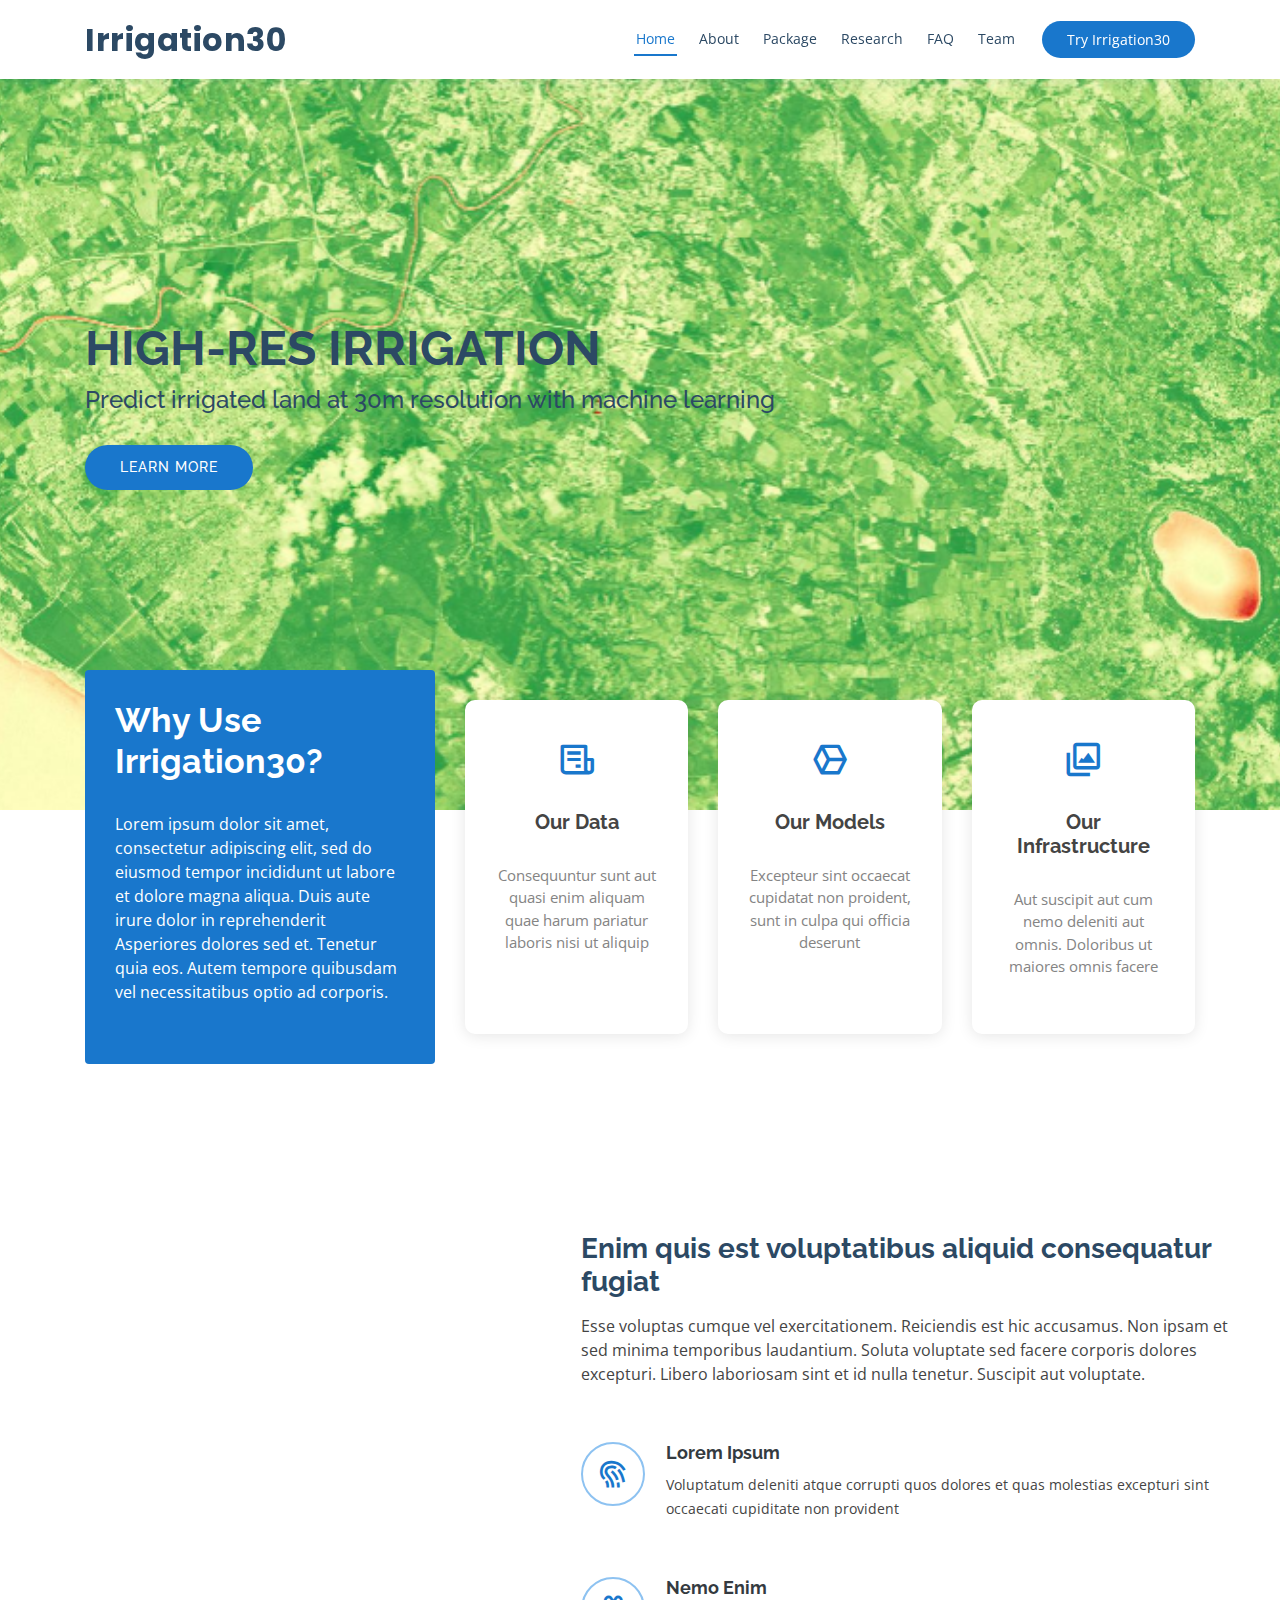
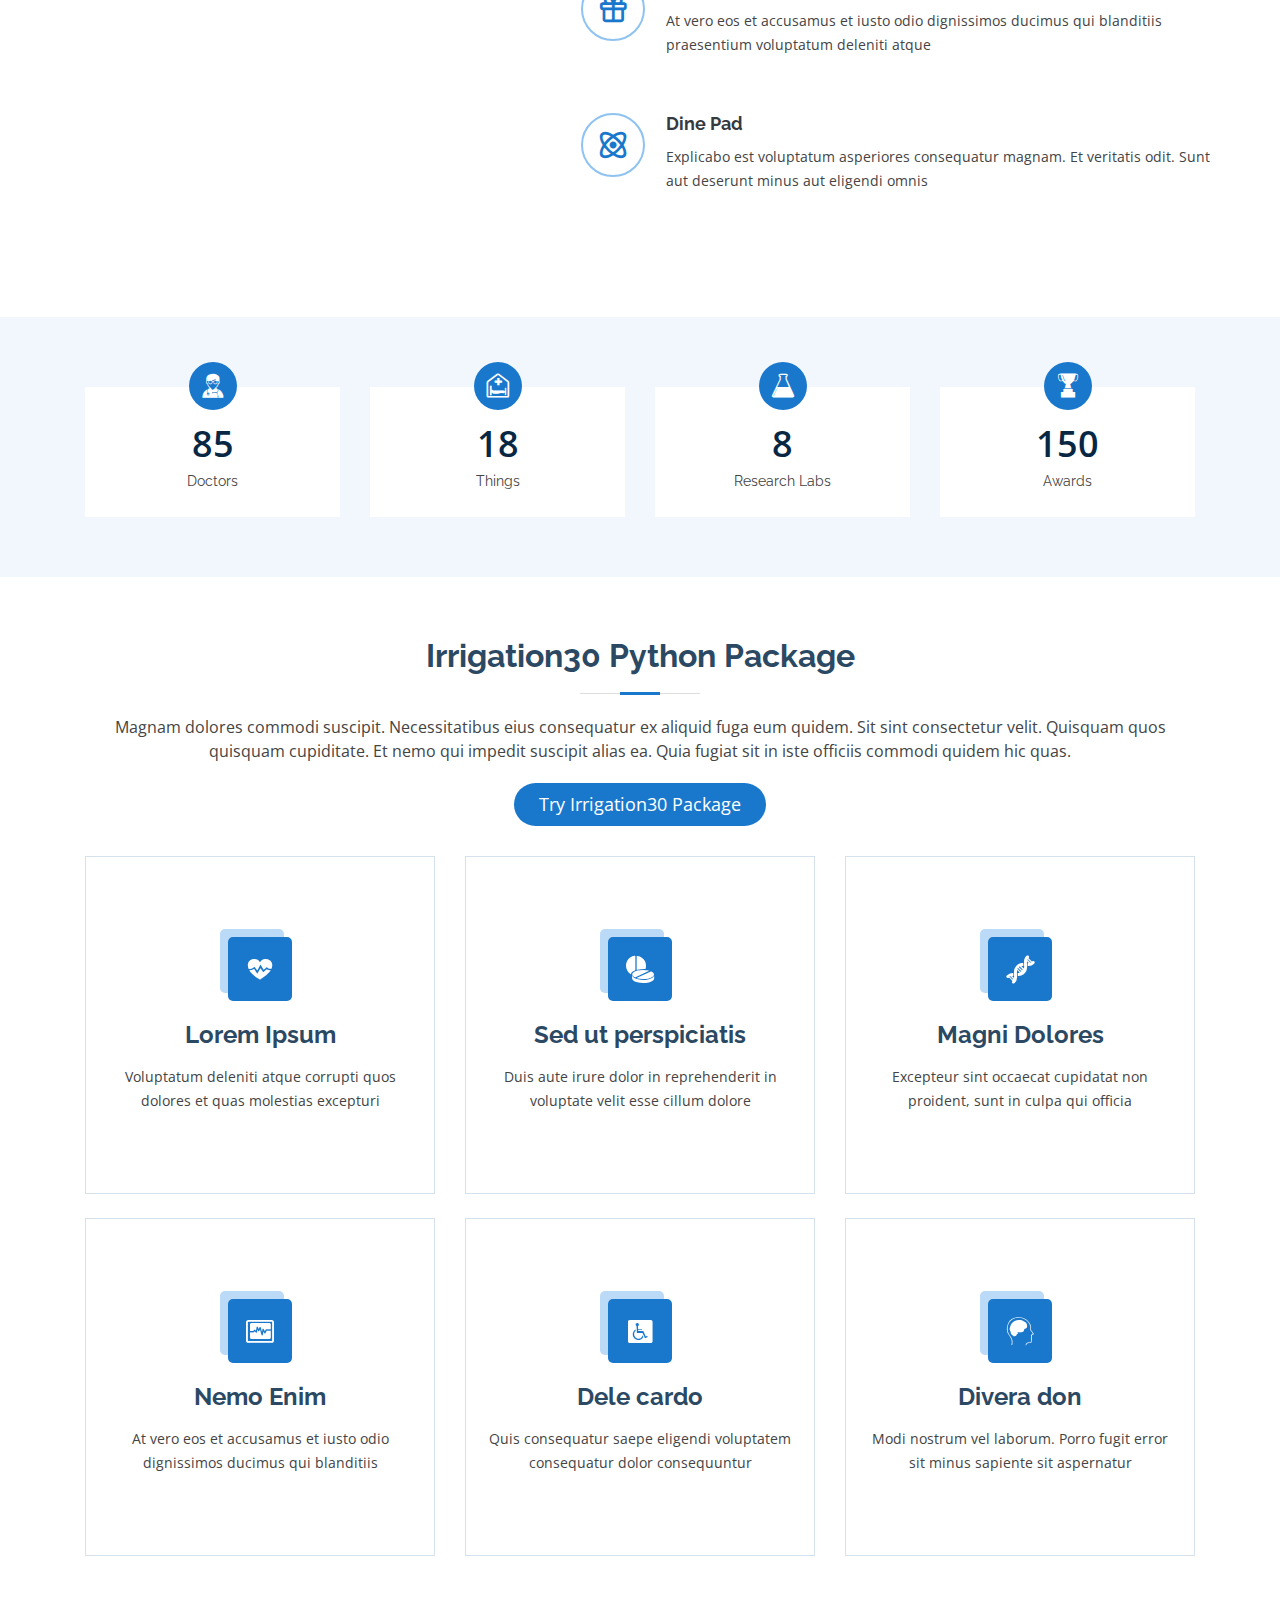
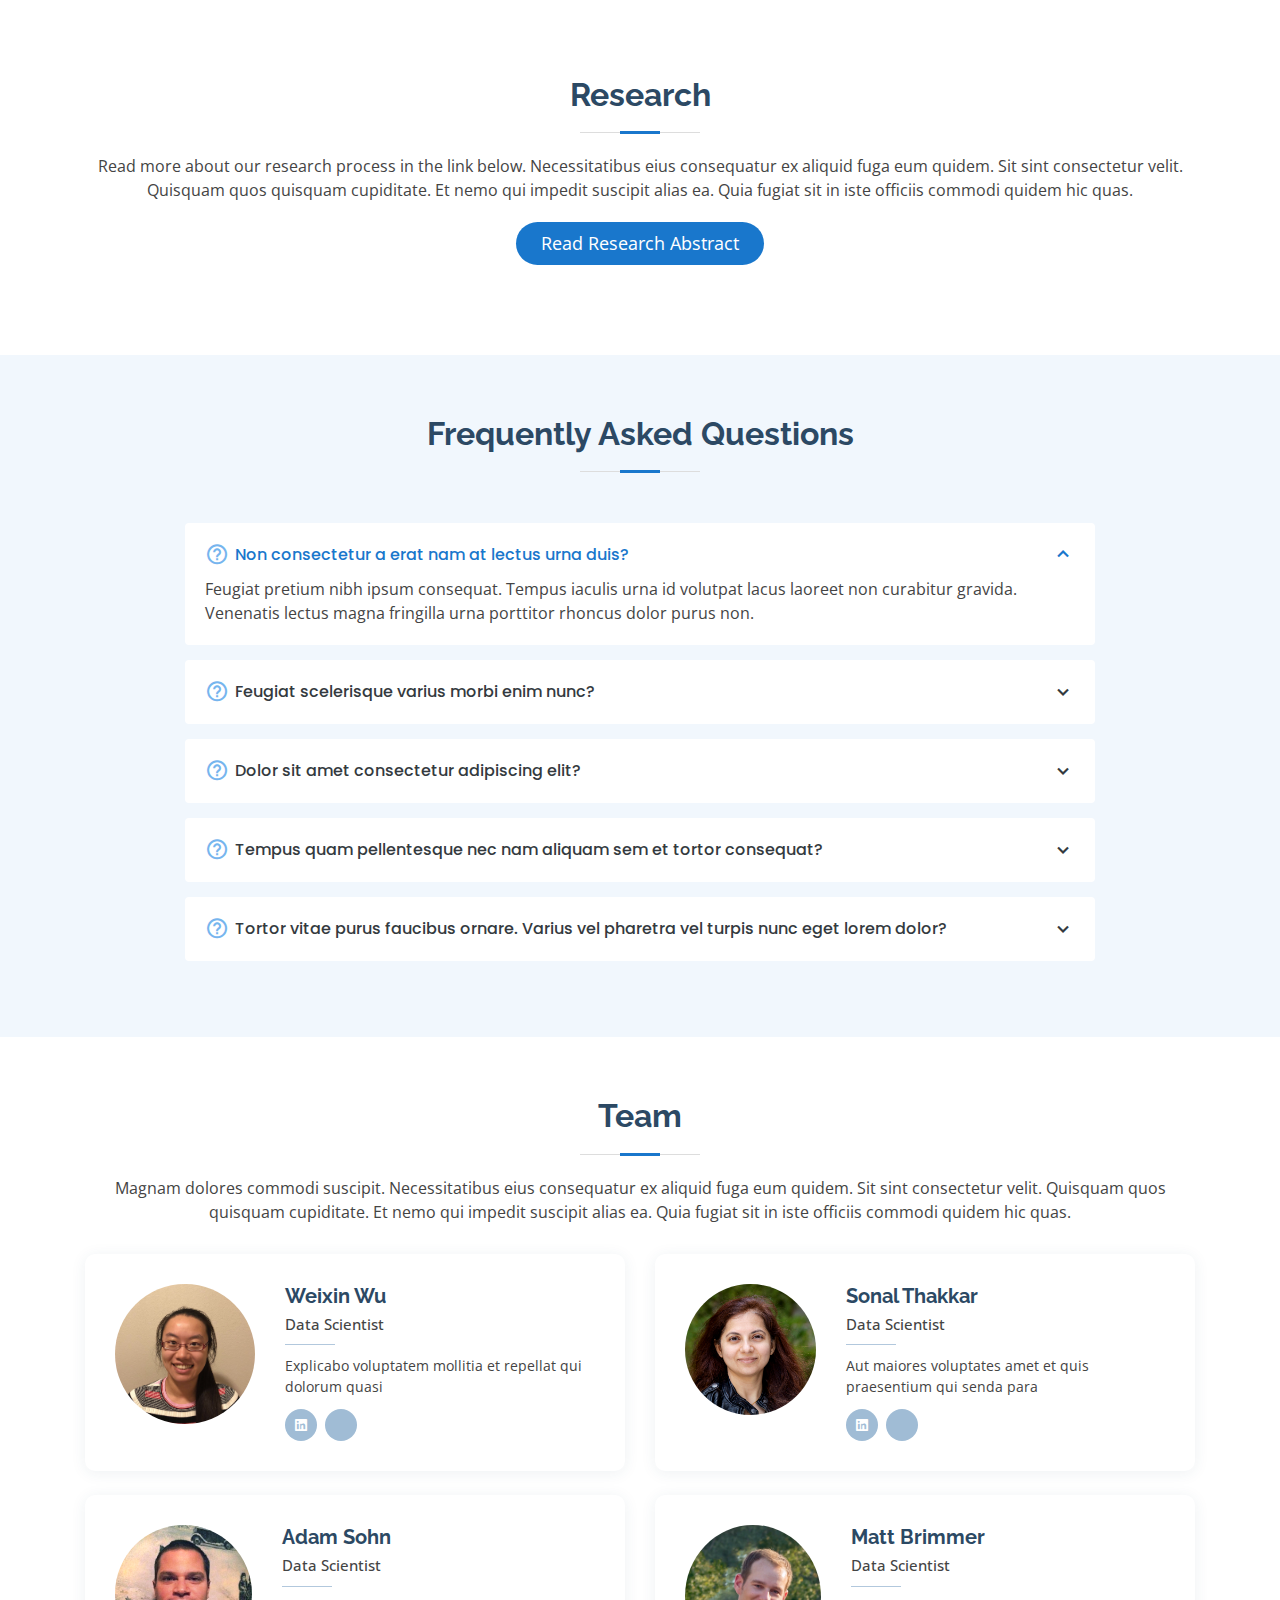
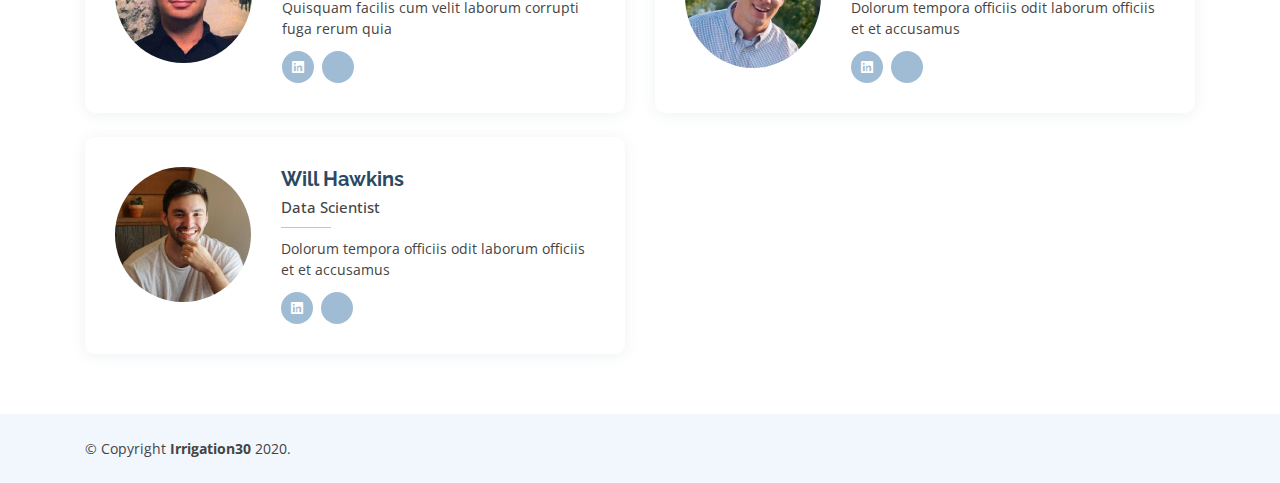
==== webdev/index.html @ c115b5cd "first draft of website" ====
<!DOCTYPE html>
<html lang="en">

<head>
  <meta charset="utf-8">
  <meta content="width=device-width, initial-scale=1.0" name="viewport">

  <title>High-Res Irrigation Project</title>
  <meta content="" name="descriptison">
  <meta content="" name="keywords">

  <!-- Favicons -->
  <link href="assets/img/favicon.ico" rel="icon">
  <link href="assets/img/apple-touch-icon.png" rel="apple-touch-icon">

  <!-- Google Fonts -->
  <link href="https://fonts.googleapis.com/css?family=Open+Sans:300,300i,400,400i,600,600i,700,700i|Raleway:300,300i,400,400i,500,500i,600,600i,700,700i|Poppins:300,300i,400,400i,500,500i,600,600i,700,700i" rel="stylesheet">

  <!-- Vendor CSS Files -->
  <link href="assets/vendor/bootstrap/css/bootstrap.min.css" rel="stylesheet">
  <link href="assets/vendor/icofont/icofont.min.css" rel="stylesheet">
  <link href="assets/vendor/boxicons/css/boxicons.min.css" rel="stylesheet">
  <link href="assets/vendor/venobox/venobox.css" rel="stylesheet">
  <link href="assets/vendor/animate.css/animate.min.css" rel="stylesheet">
  <link href="assets/vendor/remixicon/remixicon.css" rel="stylesheet">
  <link href="assets/vendor/owl.carousel/assets/owl.carousel.min.css" rel="stylesheet">
  <link href="assets/vendor/bootstrap-datepicker/css/bootstrap-datepicker.min.css" rel="stylesheet">

  <!-- Template Main CSS File -->
  <link href="assets/css/style.css" rel="stylesheet">

  <!-- =======================================================
  * Template Name: Medilab - v2.0.0
  * Template URL: https://bootstrapmade.com/medilab-free-medical-bootstrap-theme/
  * Author: BootstrapMade.com
  * License: https://bootstrapmade.com/license/
  ======================================================== -->
</head>

<body>

  <!-- ======= Top Bar ======= -->
  <!-- <div id="topbar" class="d-none d-lg-flex align-items-center fixed-top">
    <div class="container d-flex">
      <div class="contact-info mr-auto">
        <i class="icofont-envelope"></i> <a href="mailto:whawkins@example.com">whawkins@berkeley.edu</a>
        <i class="icofont-phone"></i> +1 5589 55488 55
        <i class="icofont-google-map"></i> A108 Adam Street, NY
      </div>
      <div class="social-links">
        <a href="#" class="twitter"><i class="icofont-twitter"></i></a>
        <a href="#" class="facebook"><i class="icofont-facebook"></i></a>
        <a href="#" class="instagram"><i class="icofont-instagram"></i></a>
        <a href="#" class="skype"><i class="icofont-skype"></i></a>
        <a href="#" class="linkedin"><i class="icofont-linkedin"></i></i></a>
      </div>
    </div>
  </div> -->

  <!-- ======= Header ======= -->
  <header id="header" class="fixed-top">
    <div class="container d-flex align-items-center">

      <h1 class="logo mr-auto"><a href="index.html">Irrigation30</a></h1>
      <!-- Uncomment below if you prefer to use an image logo -->
      <!-- <a href="index.html" class="logo mr-auto"><img src="assets/img/logo.png" alt="" class="img-fluid"></a>-->

      <nav class="nav-menu d-none d-lg-block">
        <ul>
          <li class="active"><a href="index.html">Home</a></li>
          <li><a href="#about">About</a></li>
          <li><a href="#package">Package</a></li>
          <li><a href="research.html">Research</a></li>
          <li><a href="#faq">FAQ</a></li>
          <li><a href="#team">Team</a></li>
        </ul>
      </nav><!-- .nav-menu -->

      <a href="https://github.com/sonalthakkarBerkeley/MIDS_Capstone_Summer2020" class="appointment-btn">Try Irrigation30</a>

    </div>
  </header><!-- End Header -->

  <!-- ======= Hero Section ======= -->
  <section id="hero" class="d-flex align-items-center">
    <div class="container">
      <h1>High-Res Irrigation</h1>
      <h2>Predict irrigated land at 30m resolution with machine learning</h2>
      <a href="#about" class="btn-get-started scrollto">Learn More</a>
    </div>
  </section><!-- End Hero -->

  <main id="main">

    <!-- ======= Why Us Section ======= -->
    <section id="why-us" class="why-us">
      <div class="container">

        <div class="row">
          <div class="col-lg-4 d-flex align-items-stretch">
            <div class="content">
              <h3>Why Use Irrigation30?</h3>
              <p>
                Lorem ipsum dolor sit amet, consectetur adipiscing elit, sed do eiusmod tempor incididunt ut labore et dolore magna aliqua. Duis aute irure dolor in reprehenderit
                Asperiores dolores sed et. Tenetur quia eos. Autem tempore quibusdam vel necessitatibus optio ad corporis.
              </p>
              <!-- <div class="text-center">
                <a href="#" class="more-btn">Learn More <i class="bx bx-chevron-right"></i></a>
              </div> -->
            </div>
          </div>
          <div class="col-lg-8 d-flex align-items-stretch">
            <div class="icon-boxes d-flex flex-column justify-content-center">
              <div class="row">
                <div class="col-xl-4 d-flex align-items-stretch">
                  <div class="icon-box mt-4 mt-xl-0">
                    <i class="bx bx-receipt"></i>
                    <h4>Our Data</h4>
                    <p>Consequuntur sunt aut quasi enim aliquam quae harum pariatur laboris nisi ut aliquip</p>
                  </div>
                </div>
                <div class="col-xl-4 d-flex align-items-stretch">
                  <div class="icon-box mt-4 mt-xl-0">
                    <i class="bx bx-cube-alt"></i>
                    <h4>Our Models</h4>
                    <p>Excepteur sint occaecat cupidatat non proident, sunt in culpa qui officia deserunt</p>
                  </div>
                </div>
                <div class="col-xl-4 d-flex align-items-stretch">
                  <div class="icon-box mt-4 mt-xl-0">
                    <i class="bx bx-images"></i>
                    <h4>Our Infrastructure</h4>
                    <p>Aut suscipit aut cum nemo deleniti aut omnis. Doloribus ut maiores omnis facere</p>
                  </div>
                </div>
              </div>
            </div><!-- End .content-->
          </div>
        </div>

      </div>
    </section><!-- End Why Us Section -->

    <!-- ======= About Section ======= -->
    <section id="about" class="about">
      <div class="container-fluid">

        <div class="row">
          <div class="col-xl-5 col-lg-6 video-box d-flex justify-content-center align-items-stretch">
            <!-- <a href="https://www.youtube.com/watch?v=jDDaplaOz7Q" class="venobox play-btn mb-4" data-vbtype="video" data-autoplay="true"></a> -->
          </div>

          <div class="col-xl-7 col-lg-6 icon-boxes d-flex flex-column align-items-stretch justify-content-center py-5 px-lg-5">
            <h3>Enim quis est voluptatibus aliquid consequatur fugiat</h3>
            <p>Esse voluptas cumque vel exercitationem. Reiciendis est hic accusamus. Non ipsam et sed minima temporibus laudantium. Soluta voluptate sed facere corporis dolores excepturi. Libero laboriosam sint et id nulla tenetur. Suscipit aut voluptate.</p>

            <div class="icon-box">
              <div class="icon"><i class="bx bx-fingerprint"></i></div>
              <h4 class="title"><a href="">Lorem Ipsum</a></h4>
              <p class="description">Voluptatum deleniti atque corrupti quos dolores et quas molestias excepturi sint occaecati cupiditate non provident</p>
            </div>

            <div class="icon-box">
              <div class="icon"><i class="bx bx-gift"></i></div>
              <h4 class="title"><a href="">Nemo Enim</a></h4>
              <p class="description">At vero eos et accusamus et iusto odio dignissimos ducimus qui blanditiis praesentium voluptatum deleniti atque</p>
            </div>

            <div class="icon-box">
              <div class="icon"><i class="bx bx-atom"></i></div>
              <h4 class="title"><a href="">Dine Pad</a></h4>
              <p class="description">Explicabo est voluptatum asperiores consequatur magnam. Et veritatis odit. Sunt aut deserunt minus aut eligendi omnis</p>
            </div>

          </div>
        </div>

      </div>
    </section><!-- End About Section -->

    <!-- ======= Counts Section ======= -->
    <section id="counts" class="counts">
      <div class="container">

        <div class="row">

          <div class="col-lg-3 col-md-6">
            <div class="count-box">
              <i class="icofont-doctor-alt"></i>
              <span data-toggle="counter-up">85</span>
              <p>Doctors</p>
            </div>
          </div>

          <div class="col-lg-3 col-md-6 mt-5 mt-md-0">
            <div class="count-box">
              <i class="icofont-patient-bed"></i>
              <span data-toggle="counter-up">18</span>
              <p>Things</p>
            </div>
          </div>

          <div class="col-lg-3 col-md-6 mt-5 mt-lg-0">
            <div class="count-box">
              <i class="icofont-laboratory"></i>
              <span data-toggle="counter-up">8</span>
              <p>Research Labs</p>
            </div>
          </div>

          <div class="col-lg-3 col-md-6 mt-5 mt-lg-0">
            <div class="count-box">
              <i class="icofont-award"></i>
              <span data-toggle="counter-up">150</span>
              <p>Awards</p>
            </div>
          </div>

        </div>

      </div>
    </section><!-- End Counts Section -->

    <!-- ======= Package Section ======= -->
    <section id="package" class="package">
      <div class="container">

        <div class="section-title">
          <h2>Irrigation30 Python Package</h2>
          <p>Magnam dolores commodi suscipit. Necessitatibus eius consequatur ex aliquid fuga eum quidem. Sit sint consectetur velit. Quisquam quos quisquam cupiditate. Et nemo qui impedit suscipit alias ea. Quia fugiat sit in iste officiis commodi quidem hic quas.</p>
          <a href="https://github.com/sonalthakkarBerkeley/MIDS_Capstone_Summer2020" class="research-btn">Try Irrigation30 Package</a>
        </div>

        <div class="row">
          <div class="col-lg-4 col-md-6 d-flex align-items-stretch">
            <div class="icon-box">
              <div class="icon"><i class="icofont-heart-beat"></i></div>
              <h4><a href="">Lorem Ipsum</a></h4>
              <p>Voluptatum deleniti atque corrupti quos dolores et quas molestias excepturi</p>
            </div>
          </div>

          <div class="col-lg-4 col-md-6 d-flex align-items-stretch mt-4 mt-md-0">
            <div class="icon-box">
              <div class="icon"><i class="icofont-drug"></i></div>
              <h4><a href="">Sed ut perspiciatis</a></h4>
              <p>Duis aute irure dolor in reprehenderit in voluptate velit esse cillum dolore</p>
            </div>
          </div>

          <div class="col-lg-4 col-md-6 d-flex align-items-stretch mt-4 mt-lg-0">
            <div class="icon-box">
              <div class="icon"><i class="icofont-dna-alt-2"></i></div>
              <h4><a href="">Magni Dolores</a></h4>
              <p>Excepteur sint occaecat cupidatat non proident, sunt in culpa qui officia</p>
            </div>
          </div>

          <div class="col-lg-4 col-md-6 d-flex align-items-stretch mt-4">
            <div class="icon-box">
              <div class="icon"><i class="icofont-heartbeat"></i></div>
              <h4><a href="">Nemo Enim</a></h4>
              <p>At vero eos et accusamus et iusto odio dignissimos ducimus qui blanditiis</p>
            </div>
          </div>

          <div class="col-lg-4 col-md-6 d-flex align-items-stretch mt-4">
            <div class="icon-box">
              <div class="icon"><i class="icofont-disabled"></i></div>
              <h4><a href="">Dele cardo</a></h4>
              <p>Quis consequatur saepe eligendi voluptatem consequatur dolor consequuntur</p>
            </div>
          </div>

          <div class="col-lg-4 col-md-6 d-flex align-items-stretch mt-4">
            <div class="icon-box">
              <div class="icon"><i class="icofont-autism"></i></div>
              <h4><a href="">Divera don</a></h4>
              <p>Modi nostrum vel laborum. Porro fugit error sit minus sapiente sit aspernatur</p>
            </div>
          </div>

        </div>

      </div>
    </section><!-- End package Section -->

    <!-- ======= Appointment Section ======= -->
    <!-- <section id="appointment" class="appointment section-bg">
      <div class="container">

        <div class="section-title">
          <h2>Make an Appointment</h2>
          <p>Magnam dolores commodi suscipit. Necessitatibus eius consequatur ex aliquid fuga eum quidem. Sit sint consectetur velit. Quisquam quos quisquam cupiditate. Et nemo qui impedit suscipit alias ea. Quia fugiat sit in iste officiis commodi quidem hic quas.</p>
        </div>

        <form action="forms/appointment.php" method="post" role="form" class="php-email-form">
          <div class="form-row">
            <div class="col-md-4 form-group">
              <input type="text" name="name" class="form-control" id="name" placeholder="Your Name" data-rule="minlen:4" data-msg="Please enter at least 4 chars">
              <div class="validate"></div>
            </div>
            <div class="col-md-4 form-group">
              <input type="email" class="form-control" name="email" id="email" placeholder="Your Email" data-rule="email" data-msg="Please enter a valid email">
              <div class="validate"></div>
            </div>
            <div class="col-md-4 form-group">
              <input type="tel" class="form-control" name="phone" id="phone" placeholder="Your Phone" data-rule="minlen:4" data-msg="Please enter at least 4 chars">
              <div class="validate"></div>
            </div>
          </div>
          <div class="form-row">
            <div class="col-md-4 form-group">
              <input type="datetime" name="date" class="form-control datepicker" id="date" placeholder="Appointment Date" data-rule="minlen:4" data-msg="Please enter at least 4 chars">
              <div class="validate"></div>
            </div>
            <div class="col-md-4 form-group">
              <select name="department" id="department" class="form-control">
                <option value="">Select Department</option>
                <option value="Department 1">Department 1</option>
                <option value="Department 2">Department 2</option>
                <option value="Department 3">Department 3</option>
              </select>
              <div class="validate"></div>
            </div>
            <div class="col-md-4 form-group">
              <select name="doctor" id="doctor" class="form-control">
                <option value="">Select Doctor</option>
                <option value="Doctor 1">Doctor 1</option>
                <option value="Doctor 2">Doctor 2</option>
                <option value="Doctor 3">Doctor 3</option>
              </select>
              <div class="validate"></div>
            </div>
          </div>

          <div class="form-group">
            <textarea class="form-control" name="message" rows="5" placeholder="Message (Optional)"></textarea>
            <div class="validate"></div>
          </div>
          <div class="mb-3">
            <div class="loading">Loading</div>
            <div class="error-message"></div>
            <div class="sent-message">Your appointment request has been sent successfully. Thank you!</div>
          </div>
          <div class="text-center"><button type="submit">Try Irrigation30</button></div>
        </form>

      </div>
    </section> -->
    <!-- End Appointment Section -->

    <!-- ======= Research Section ======= -->
    <section id="research" class="research">
      <div class="container">

        <div class="section-title">
          <h2>Research</h2>
          <p>Read more about our research process in the link below. Necessitatibus eius consequatur ex aliquid fuga eum quidem. Sit sint consectetur velit. Quisquam quos quisquam cupiditate. Et nemo qui impedit suscipit alias ea. Quia fugiat sit in iste officiis commodi quidem hic quas.</p>
          <a href="research.html" class="research-btn">Read Research Abstract</a>
        </div>

        <!-- <div class="row">
          <div class="col-lg-3">
            <ul class="nav nav-tabs flex-column">
              <li class="nav-item">
                <a class="nav-link active show" data-toggle="tab" href="#tab-1">Cardiology</a>
              </li>
              <li class="nav-item">
                <a class="nav-link" data-toggle="tab" href="#tab-2">Neurology</a>
              </li>
              <li class="nav-item">
                <a class="nav-link" data-toggle="tab" href="#tab-3">Hepatology</a>
              </li>
              <li class="nav-item">
                <a class="nav-link" data-toggle="tab" href="#tab-4">Pediatrics</a>
              </li>
              <li class="nav-item">
                <a class="nav-link" data-toggle="tab" href="#tab-5">Eye Care</a>
              </li>
            </ul>
          </div>
          <div class="col-lg-9 mt-4 mt-lg-0">
            <div class="tab-content">
              <div class="tab-pane active show" id="tab-1">
                <div class="row">
                  <div class="col-lg-8 details order-2 order-lg-1">
                    <h3>Cardiology</h3>
                    <p class="font-italic">Qui laudantium consequatur laborum sit qui ad sapiente dila parde sonata raqer a videna mareta paulona marka</p>
                    <p>Et nobis maiores eius. Voluptatibus ut enim blanditiis atque harum sint. Laborum eos ipsum ipsa odit magni. Incidunt hic ut molestiae aut qui. Est repellat minima eveniet eius et quis magni nihil. Consequatur dolorem quaerat quos qui similique accusamus nostrum rem vero</p>
                  </div>
                  <div class="col-lg-4 text-center order-1 order-lg-2">
                    <img src="assets/img/departments-1.jpg" alt="" class="img-fluid">
                  </div>
                </div>
              </div>
              <div class="tab-pane" id="tab-2">
                <div class="row">
                  <div class="col-lg-8 details order-2 order-lg-1">
                    <h3>Et blanditiis nemo veritatis excepturi</h3>
                    <p class="font-italic">Qui laudantium consequatur laborum sit qui ad sapiente dila parde sonata raqer a videna mareta paulona marka</p>
                    <p>Ea ipsum voluptatem consequatur quis est. Illum error ullam omnis quia et reiciendis sunt sunt est. Non aliquid repellendus itaque accusamus eius et velit ipsa voluptates. Optio nesciunt eaque beatae accusamus lerode pakto madirna desera vafle de nideran pal</p>
                  </div>
                  <div class="col-lg-4 text-center order-1 order-lg-2">
                    <img src="assets/img/departments-2.jpg" alt="" class="img-fluid">
                  </div>
                </div>
              </div>
              <div class="tab-pane" id="tab-3">
                <div class="row">
                  <div class="col-lg-8 details order-2 order-lg-1">
                    <h3>Impedit facilis occaecati odio neque aperiam sit</h3>
                    <p class="font-italic">Eos voluptatibus quo. Odio similique illum id quidem non enim fuga. Qui natus non sunt dicta dolor et. In asperiores velit quaerat perferendis aut</p>
                    <p>Iure officiis odit rerum. Harum sequi eum illum corrupti culpa veritatis quisquam. Neque necessitatibus illo rerum eum ut. Commodi ipsam minima molestiae sed laboriosam a iste odio. Earum odit nesciunt fugiat sit ullam. Soluta et harum voluptatem optio quae</p>
                  </div>
                  <div class="col-lg-4 text-center order-1 order-lg-2">
                    <img src="assets/img/departments-3.jpg" alt="" class="img-fluid">
                  </div>
                </div>
              </div>
              <div class="tab-pane" id="tab-4">
                <div class="row">
                  <div class="col-lg-8 details order-2 order-lg-1">
                    <h3>Fuga dolores inventore laboriosam ut est accusamus laboriosam dolore</h3>
                    <p class="font-italic">Totam aperiam accusamus. Repellat consequuntur iure voluptas iure porro quis delectus</p>
                    <p>Eaque consequuntur consequuntur libero expedita in voluptas. Nostrum ipsam necessitatibus aliquam fugiat debitis quis velit. Eum ex maxime error in consequatur corporis atque. Eligendi asperiores sed qui veritatis aperiam quia a laborum inventore</p>
                  </div>
                  <div class="col-lg-4 text-center order-1 order-lg-2">
                    <img src="assets/img/departments-4.jpg" alt="" class="img-fluid">
                  </div>
                </div>
              </div>
              <div class="tab-pane" id="tab-5">
                <div class="row">
                  <div class="col-lg-8 details order-2 order-lg-1">
                    <h3>Est eveniet ipsam sindera pad rone matrelat sando reda</h3>
                    <p class="font-italic">Omnis blanditiis saepe eos autem qui sunt debitis porro quia.</p>
                    <p>Exercitationem nostrum omnis. Ut reiciendis repudiandae minus. Omnis recusandae ut non quam ut quod eius qui. Ipsum quia odit vero atque qui quibusdam amet. Occaecati sed est sint aut vitae molestiae voluptate vel</p>
                  </div>
                  <div class="col-lg-4 text-center order-1 order-lg-2">
                    <img src="assets/img/departments-5.jpg" alt="" class="img-fluid">
                  </div>
                </div>
              </div>
            </div>
          </div>
        </div> -->

      </div>
    </section><!-- End Research Section -->

    <!-- ======= Frequently Asked Questions Section ======= -->
    <section id="faq" class="faq section-bg">
      <div class="container">

        <div class="section-title">
          <h2>Frequently Asked Questions</h2>
          <!-- <p>Magnam dolores commodi suscipit. Necessitatibus eius consequatur ex aliquid fuga eum quidem. Sit sint consectetur velit. Quisquam quos quisquam cupiditate. Et nemo qui impedit suscipit alias ea. Quia fugiat sit in iste officiis commodi quidem hic quas.</p> -->
        </div>

        <div class="faq-list">
          <ul>
            <li data-aos="fade-up">
              <i class="bx bx-help-circle icon-help"></i> <a data-toggle="collapse" class="collapse" href="#faq-list-1">Non consectetur a erat nam at lectus urna duis? <i class="bx bx-chevron-down icon-show"></i><i class="bx bx-chevron-up icon-close"></i></a>
              <div id="faq-list-1" class="collapse show" data-parent=".faq-list">
                <p>
                  Feugiat pretium nibh ipsum consequat. Tempus iaculis urna id volutpat lacus laoreet non curabitur gravida. Venenatis lectus magna fringilla urna porttitor rhoncus dolor purus non.
                </p>
              </div>
            </li>

            <li data-aos="fade-up" data-aos-delay="100">
              <i class="bx bx-help-circle icon-help"></i> <a data-toggle="collapse" href="#faq-list-2" class="collapsed">Feugiat scelerisque varius morbi enim nunc? <i class="bx bx-chevron-down icon-show"></i><i class="bx bx-chevron-up icon-close"></i></a>
              <div id="faq-list-2" class="collapse" data-parent=".faq-list">
                <p>
                  Dolor sit amet consectetur adipiscing elit pellentesque habitant morbi. Id interdum velit laoreet id donec ultrices. Fringilla phasellus faucibus scelerisque eleifend donec pretium. Est pellentesque elit ullamcorper dignissim. Mauris ultrices eros in cursus turpis massa tincidunt dui.
                </p>
              </div>
            </li>

            <li data-aos="fade-up" data-aos-delay="200">
              <i class="bx bx-help-circle icon-help"></i> <a data-toggle="collapse" href="#faq-list-3" class="collapsed">Dolor sit amet consectetur adipiscing elit? <i class="bx bx-chevron-down icon-show"></i><i class="bx bx-chevron-up icon-close"></i></a>
              <div id="faq-list-3" class="collapse" data-parent=".faq-list">
                <p>
                  Eleifend mi in nulla posuere sollicitudin aliquam ultrices sagittis orci. Faucibus pulvinar elementum integer enim. Sem nulla pharetra diam sit amet nisl suscipit. Rutrum tellus pellentesque eu tincidunt. Lectus urna duis convallis convallis tellus. Urna molestie at elementum eu facilisis sed odio morbi quis
                </p>
              </div>
            </li>

            <li data-aos="fade-up" data-aos-delay="300">
              <i class="bx bx-help-circle icon-help"></i> <a data-toggle="collapse" href="#faq-list-4" class="collapsed">Tempus quam pellentesque nec nam aliquam sem et tortor consequat? <i class="bx bx-chevron-down icon-show"></i><i class="bx bx-chevron-up icon-close"></i></a>
              <div id="faq-list-4" class="collapse" data-parent=".faq-list">
                <p>
                  Molestie a iaculis at erat pellentesque adipiscing commodo. Dignissim suspendisse in est ante in. Nunc vel risus commodo viverra maecenas accumsan. Sit amet nisl suscipit adipiscing bibendum est. Purus gravida quis blandit turpis cursus in.
                </p>
              </div>
            </li>

            <li data-aos="fade-up" data-aos-delay="400">
              <i class="bx bx-help-circle icon-help"></i> <a data-toggle="collapse" href="#faq-list-5" class="collapsed">Tortor vitae purus faucibus ornare. Varius vel pharetra vel turpis nunc eget lorem dolor? <i class="bx bx-chevron-down icon-show"></i><i class="bx bx-chevron-up icon-close"></i></a>
              <div id="faq-list-5" class="collapse" data-parent=".faq-list">
                <p>
                  Laoreet sit amet cursus sit amet dictum sit amet justo. Mauris vitae ultricies leo integer malesuada nunc vel. Tincidunt eget nullam non nisi est sit amet. Turpis nunc eget lorem dolor sed. Ut venenatis tellus in metus vulputate eu scelerisque.
                </p>
              </div>
            </li>

          </ul>
        </div>

      </div>
    </section><!-- End Frequently Asked Questions Section -->

    <!-- ======= Team Section ======= -->
    <section id="team" class="team">
      <div class="container">

        <div class="section-title">
          <h2>Team</h2>
          <p>Magnam dolores commodi suscipit. Necessitatibus eius consequatur ex aliquid fuga eum quidem. Sit sint consectetur velit. Quisquam quos quisquam cupiditate. Et nemo qui impedit suscipit alias ea. Quia fugiat sit in iste officiis commodi quidem hic quas.</p>
        </div>

        <div class="row">

          <div class="col-lg-6">
            <div class="member d-flex align-items-start">
              <div class="pic"><img src="assets/img/team/weixin.jpg" class="img-fluid" alt=""></div>
              <div class="member-info">
                <h4>Weixin Wu</h4>
                <span>Data Scientist</span>
                <p>Explicabo voluptatem mollitia et repellat qui dolorum quasi</p>
                <div class="social">
                  <!-- <a href=""><i class="ri-twitter-fill"></i></a> -->
                  <!-- <a href=""><i class="ri-facebook-fill"></i></a> -->
                  <!-- <a href=""><i class="ri-instagram-fill"></i></a> -->
                  <a href="https://www.linkedin.com/in/angela-wu-6031a092/"> <i class="ri-linkedin-box-fill"></i> </a>
                  <a href="https://www.ischool.berkeley.edu/people/weixin-wu"> <i class="ri-ischool-box-fill"></i> </a>
                </div>
              </div>
            </div>
          </div>

          <div class="col-lg-6 mt-4 mt-lg-0">
            <div class="member d-flex align-items-start">
              <div class="pic"><img src="assets/img/team/sonal.png" class="img-fluid" alt=""></div>
              <div class="member-info">
                <h4>Sonal Thakkar</h4>
                <span>Data Scientist</span>
                <p>Aut maiores voluptates amet et quis praesentium qui senda para</p>
                <div class="social">
                  <!-- <a href=""><i class="ri-twitter-fill"></i></a> -->
                  <!-- <a href=""><i class="ri-facebook-fill"></i></a> -->
                  <!-- <a href=""><i class="ri-instagram-fill"></i></a> -->
                  <a href="https://www.linkedin.com/in/sonalthakkar/"> <i class="ri-linkedin-box-fill"></i> </a>
                  <a href="https://www.ischool.berkeley.edu/people/sonal-thakkar"> <i class="ri-ischool-box-fill"></i> </a>
                </div>
              </div>
            </div>
          </div>

          <div class="col-lg-6 mt-4">
            <div class="member d-flex align-items-start">
              <div class="pic"><img src="assets/img/team/adam.png" class="img-fluid" alt=""></div>
              <div class="member-info">
                <h4>Adam Sohn</h4>
                <span>Data Scientist</span>
                <p>Quisquam facilis cum velit laborum corrupti fuga rerum quia</p>
                <div class="social">
                  <!-- <a href=""><i class="ri-twitter-fill"></i></a> -->
                  <!-- <a href=""><i class="ri-facebook-fill"></i></a> -->
                  <!-- <a href=""><i class="ri-instagram-fill"></i></a> -->
                  <a href="https://www.linkedin.com/in/asohn/"> <i class="ri-linkedin-box-fill"></i> </a>
                  <a href="https://www.ischool.berkeley.edu/people/adam-sohn"> <i class="ri-ischool-box-fill"></i> </a>
                </div>
              </div>
            </div>
          </div>

          <div class="col-lg-6 mt-4">
            <div class="member d-flex align-items-start">
              <div class="pic"><img src="assets/img/team/matt.jpg" class="img-fluid" alt=""></div>
              <div class="member-info">
                <h4>Matt Brimmer</h4>
                <span>Data Scientist</span>
                <p>Dolorum tempora officiis odit laborum officiis et et accusamus</p>
                <div class="social">
                  <!-- <a href=""><i class="ri-twitter-fill"></i></a> -->
                  <!-- <a href=""><i class="ri-facebook-fill"></i></a> -->
                  <!-- <a href=""><i class="ri-instagram-fill"></i></a> -->
                  <a href="https://www.linkedin.com/in/matt-brimmer/"> <i class="ri-linkedin-box-fill"></i> </a>
                  <a href="https://www.ischool.berkeley.edu/people/matt-brimmer"> <i class="ri-ischool-box-fill"></i> </a>
                </div>
              </div>
            </div>
          </div>

          <div class="col-lg-6 mt-4">
            <div class="member d-flex align-items-start">
              <div class="pic"><img src="assets/img/team/will.png" class="img-fluid" alt=""></div>
              <div class="member-info">
                <h4>Will Hawkins</h4>
                <span>Data Scientist</span>
                <p>Dolorum tempora officiis odit laborum officiis et et accusamus</p>
                <div class="social">
                  <!-- <a href=""><i class="ri-twitter-fill"></i></a> -->
                  <!-- <a href=""><i class="ri-facebook-fill"></i></a> -->
                  <!-- <a href=""><i class="ri-instagram-fill"></i></a> -->
                  <a href="https://www.linkedin.com/in/will-hawkins-iv/"> <i class="ri-linkedin-box-fill"></i> </a>
                  <a href="https://www.ischool.berkeley.edu/people/will-hawkins"> <i class="ri-ischool-box-fill"></i> </a>
                </div>
              </div>
            </div>
          </div>

        </div>

      </div>
    </section><!-- End Team Section -->



    <!-- ======= Testimonials Section ======= -->
    <!-- <section id="testimonials" class="testimonials">
      <div class="container">

        <div class="owl-carousel testimonials-carousel">

          <div class="testimonial-wrap">
            <div class="testimonial-item">
              <img src="assets/img/testimonials/testimonials-1.jpg" class="testimonial-img" alt="">
              <h3>Saul Goodman</h3>
              <h4>Ceo &amp; Founder</h4>
              <p>
                <i class="bx bxs-quote-alt-left quote-icon-left"></i>
                Proin iaculis purus consequat sem cure digni ssim donec porttitora entum suscipit rhoncus. Accusantium quam, ultricies eget id, aliquam eget nibh et. Maecen aliquam, risus at semper.
                <i class="bx bxs-quote-alt-right quote-icon-right"></i>
              </p>
            </div>
          </div>

          <div class="testimonial-wrap">
            <div class="testimonial-item">
              <img src="assets/img/testimonials/testimonials-2.jpg" class="testimonial-img" alt="">
              <h3>Sara Wilsson</h3>
              <h4>Designer</h4>
              <p>
                <i class="bx bxs-quote-alt-left quote-icon-left"></i>
                Export tempor illum tamen malis malis eram quae irure esse labore quem cillum quid cillum eram malis quorum velit fore eram velit sunt aliqua noster fugiat irure amet legam anim culpa.
                <i class="bx bxs-quote-alt-right quote-icon-right"></i>
              </p>
            </div>
          </div>

          <div class="testimonial-wrap">
            <div class="testimonial-item">
              <img src="assets/img/testimonials/testimonials-3.jpg" class="testimonial-img" alt="">
              <h3>Jena Karlis</h3>
              <h4>Store Owner</h4>
              <p>
                <i class="bx bxs-quote-alt-left quote-icon-left"></i>
                Enim nisi quem export duis labore cillum quae magna enim sint quorum nulla quem veniam duis minim tempor labore quem eram duis noster aute amet eram fore quis sint minim.
                <i class="bx bxs-quote-alt-right quote-icon-right"></i>
              </p>
            </div>
          </div>

          <div class="testimonial-wrap">
            <div class="testimonial-item">
              <img src="assets/img/testimonials/testimonials-4.jpg" class="testimonial-img" alt="">
              <h3>Matt Brandon</h3>
              <h4>Freelancer</h4>
              <p>
                <i class="bx bxs-quote-alt-left quote-icon-left"></i>
                Fugiat enim eram quae cillum dolore dolor amet nulla culpa multos export minim fugiat minim velit minim dolor enim duis veniam ipsum anim magna sunt elit fore quem dolore labore illum veniam.
                <i class="bx bxs-quote-alt-right quote-icon-right"></i>
              </p>
            </div>
          </div>

          <div class="testimonial-wrap">
            <div class="testimonial-item">
              <img src="assets/img/testimonials/testimonials-5.jpg" class="testimonial-img" alt="">
              <h3>John Larson</h3>
              <h4>Entrepreneur</h4>
              <p>
                <i class="bx bxs-quote-alt-left quote-icon-left"></i>
                Quis quorum aliqua sint quem legam fore sunt eram irure aliqua veniam tempor noster veniam enim culpa labore duis sunt culpa nulla illum cillum fugiat legam esse veniam culpa fore nisi cillum quid.
                <i class="bx bxs-quote-alt-right quote-icon-right"></i>
              </p>
            </div>
          </div>

        </div>

      </div>
    </section> -->
    <!-- End Testimonials Section -->

    <!-- ======= Gallery Section ======= -->
    <!-- <section id="gallery" class="gallery">
      <div class="container">

        <div class="section-title">
          <h2>Gallery</h2>
          <p>Magnam dolores commodi suscipit. Necessitatibus eius consequatur ex aliquid fuga eum quidem. Sit sint consectetur velit. Quisquam quos quisquam cupiditate. Et nemo qui impedit suscipit alias ea. Quia fugiat sit in iste officiis commodi quidem hic quas.</p>
        </div>
      </div>

      <div class="container-fluid">
        <div class="row no-gutters">

          <div class="col-lg-3 col-md-4">
            <div class="gallery-item">
              <a href="assets/img/gallery/gallery-1.jpg" class="venobox" data-gall="gallery-item">
                <img src="assets/img/gallery/gallery-1.jpg" alt="" class="img-fluid">
              </a>
            </div>
          </div>

          <div class="col-lg-3 col-md-4">
            <div class="gallery-item">
              <a href="assets/img/gallery/gallery-2.jpg" class="venobox" data-gall="gallery-item">
                <img src="assets/img/gallery/gallery-2.jpg" alt="" class="img-fluid">
              </a>
            </div>
          </div>

          <div class="col-lg-3 col-md-4">
            <div class="gallery-item">
              <a href="assets/img/gallery/gallery-3.jpg" class="venobox" data-gall="gallery-item">
                <img src="assets/img/gallery/gallery-3.jpg" alt="" class="img-fluid">
              </a>
            </div>
          </div>

          <div class="col-lg-3 col-md-4">
            <div class="gallery-item">
              <a href="assets/img/gallery/gallery-4.jpg" class="venobox" data-gall="gallery-item">
                <img src="assets/img/gallery/gallery-4.jpg" alt="" class="img-fluid">
              </a>
            </div>
          </div>

          <div class="col-lg-3 col-md-4">
            <div class="gallery-item">
              <a href="assets/img/gallery/gallery-5.jpg" class="venobox" data-gall="gallery-item">
                <img src="assets/img/gallery/gallery-5.jpg" alt="" class="img-fluid">
              </a>
            </div>
          </div>

          <div class="col-lg-3 col-md-4">
            <div class="gallery-item">
              <a href="assets/img/gallery/gallery-6.jpg" class="venobox" data-gall="gallery-item">
                <img src="assets/img/gallery/gallery-6.jpg" alt="" class="img-fluid">
              </a>
            </div>
          </div>

          <div class="col-lg-3 col-md-4">
            <div class="gallery-item">
              <a href="assets/img/gallery/gallery-7.jpg" class="venobox" data-gall="gallery-item">
                <img src="assets/img/gallery/gallery-7.jpg" alt="" class="img-fluid">
              </a>
            </div>
          </div>

          <div class="col-lg-3 col-md-4">
            <div class="gallery-item">
              <a href="assets/img/gallery/gallery-8.jpg" class="venobox" data-gall="gallery-item">
                <img src="assets/img/gallery/gallery-8.jpg" alt="" class="img-fluid">
              </a>
            </div>
          </div>

        </div>

      </div>
    </section> -->
    <!-- End Gallery Section -->

    <!-- ======= Contact Section ======= -->
    <!-- <section id="contact" class="contact">
      <div class="container">

        <div class="section-title">
          <h2>Contact</h2>
          <p>Magnam dolores commodi suscipit. Necessitatibus eius consequatur ex aliquid fuga eum quidem. Sit sint consectetur velit. Quisquam quos quisquam cupiditate. Et nemo qui impedit suscipit alias ea. Quia fugiat sit in iste officiis commodi quidem hic quas.</p>
        </div>
      </div>

      <div>
        <iframe style="border:0; width: 100%; height: 350px;" src="https://www.google.com/maps/embed?pb=!1m14!1m8!1m3!1d12097.433213460943!2d-74.0062269!3d40.7101282!3m2!1i1024!2i768!4f13.1!3m3!1m2!1s0x0%3A0xb89d1fe6bc499443!2sDowntown+Conference+Center!5e0!3m2!1smk!2sbg!4v1539943755621" frameborder="0" allowfullscreen></iframe>
      </div>

      <div class="container">
        <div class="row mt-5">

          <div class="col-lg-4">
            <div class="info">
              <div class="address">
                <i class="icofont-google-map"></i>
                <h4>Location:</h4>
                <p>A108 Adam Street, New York, NY 535022</p>
              </div>

              <div class="email">
                <i class="icofont-envelope"></i>
                <h4>Email:</h4>
                <p>info@example.com</p>
              </div>

              <div class="phone">
                <i class="icofont-phone"></i>
                <h4>Call:</h4>
                <p>+1 5589 55488 55s</p>
              </div>

            </div>

          </div>

          <div class="col-lg-8 mt-5 mt-lg-0">

            <form action="forms/contact.php" method="post" role="form" class="php-email-form">
              <div class="form-row">
                <div class="col-md-6 form-group">
                  <input type="text" name="name" class="form-control" id="name" placeholder="Your Name" data-rule="minlen:4" data-msg="Please enter at least 4 chars" />
                  <div class="validate"></div>
                </div>
                <div class="col-md-6 form-group">
                  <input type="email" class="form-control" name="email" id="email" placeholder="Your Email" data-rule="email" data-msg="Please enter a valid email" />
                  <div class="validate"></div>
                </div>
              </div>
              <div class="form-group">
                <input type="text" class="form-control" name="subject" id="subject" placeholder="Subject" data-rule="minlen:4" data-msg="Please enter at least 8 chars of subject" />
                <div class="validate"></div>
              </div>
              <div class="form-group">
                <textarea class="form-control" name="message" rows="5" data-rule="required" data-msg="Please write something for us" placeholder="Message"></textarea>
                <div class="validate"></div>
              </div>
              <div class="mb-3">
                <div class="loading">Loading</div>
                <div class="error-message"></div>
                <div class="sent-message">Your message has been sent. Thank you!</div>
              </div>
              <div class="text-center"><button type="submit">Send Message</button></div>
            </form>

          </div>

        </div>

      </div>
    </section> -->
    <!-- End Contact Section -->

  </main><!-- End #main -->

  <!-- ======= Footer ======= -->
  <footer id="footer">

    <div class="container d-md-flex py-4">
      <div class="mr-md-auto text-center text-md-left">
        <div class="copyright">
          &copy; Copyright <strong><span>Irrigation30</span></strong> 2020.
        </div>
      </div>
    </div>
  </footer>
  <!-- End Footer -->

  <div id="preloader"></div>
  <a href="#" class="back-to-top"><i class="icofont-simple-up"></i></a>

  <!-- Vendor JS Files -->
  <script src="assets/vendor/jquery/jquery.min.js"></script>
  <script src="assets/vendor/bootstrap/js/bootstrap.bundle.min.js"></script>
  <script src="assets/vendor/jquery.easing/jquery.easing.min.js"></script>
  <script src="assets/vendor/php-email-form/validate.js"></script>
  <script src="assets/vendor/venobox/venobox.min.js"></script>
  <script src="assets/vendor/waypoints/jquery.waypoints.min.js"></script>
  <script src="assets/vendor/counterup/counterup.min.js"></script>
  <script src="assets/vendor/owl.carousel/owl.carousel.min.js"></script>
  <script src="assets/vendor/bootstrap-datepicker/js/bootstrap-datepicker.min.js"></script>

  <!-- Template Main JS File -->
  <script src="assets/js/main.js"></script>

</body>

</html>
---- webdev/assets/vendor/venobox/venobox.css ----
/* ------ venobox.css --------*/
.vbox-overlay *, .vbox-overlay *:before, .vbox-overlay *:after{
    -webkit-backface-visibility: hidden;
    -webkit-box-sizing:border-box;
    -moz-box-sizing:border-box;
    box-sizing:border-box;
}
.vbox-overlay * { 
    -webkit-backface-visibility: visible;
    backface-visibility: visible;
}
.vbox-overlay{
    display: -webkit-flex;
    display: flex;
    -webkit-flex-direction: column;
    flex-direction: column;
    -webkit-justify-content: center;
    justify-content: center;
    -webkit-align-items: center;
    align-items: center;
    position: fixed;
    left: 0;
    top: 0;
    bottom: 0;
    right: 0;
    z-index: 999999;
}

/* ----- navigation ----- */
.vbox-title{
    width: 100%;
    height: 40px;
    float: left;
    text-align: center;
    line-height: 28px;
    font-size: 12px;
    padding: 6px 50px;
    overflow: hidden;
    position: fixed;
    display: none;
    left: 0;
    z-index: 89;
}
.vbox-close{
    cursor: pointer;
    position: fixed;
    top: -1px;
    right: 0;
    width: 50px;
    height: 40px;
    padding: 6px;
    display: block;
    background-position:10px center;
    overflow: hidden;
    font-size: 24px;
    line-height: 1;
    text-align: center;
    z-index: 99;
}
.vbox-left{
    cursor: pointer;
    position: fixed;
    left: 0;
    height: 40px;
    overflow: hidden;
    line-height: 28px;
    font-size: 12px;
    z-index: 99;
    display: flex;
    align-items:center;
}
.vbox-num{
    display: inline-block;
    margin: 6px 0 6px 15px;
}
/* ----- Social share ----- */
.vbox-share{
    line-height: 28px;
    font-size: 12px;
    overflow: hidden;
    position: fixed;
    left: 0;
    z-index: 98;
    display: flex;
    align-items:center;
    justify-content: center;
    width: 100%;
    text-align: center;
}
.vbox-share svg{
    max-height: 28px;
    width: 28px;
    z-index: 10;
    margin-left: 12px;
    margin-top: 6px;
    margin-bottom: 6px;
    vertical-align: middle;
}


/* ----- navigation ARROWS ----- */
.vbox-next, .vbox-prev{
    position: fixed;
    top: 50%;
    margin-top: -15px;
    overflow: hidden;
    cursor: pointer;
    display: block;
    width: 45px;
    height: 45px;
    z-index: 99;
}
.vbox-next span, .vbox-prev span{
    position: relative;
    width: 20px;
    height: 20px;
    border: 2px solid transparent;
    border-top-color: #B6B6B6;
    border-right-color: #B6B6B6;
    text-indent: -100px;
    position: absolute;
    top: 8px;
    display: block;
}
.vbox-prev{
    left: 15px;
}
.vbox-next{
    right: 15px;
}
.vbox-prev span{
    left: 10px;
    -ms-transform: rotate(-135deg);
    -webkit-transform: rotate(-135deg);
    transform: rotate(-135deg);
}
.vbox-next span{
    -ms-transform: rotate(45deg);
    -webkit-transform: rotate(45deg);
    transform: rotate(45deg);
    right: 10px;
}
/* ------- inline window ------ */
.vbox-inline{
    width: 420px;
    height: 315px;
    height: 70vh;
    padding: 10px;
    background: #fff;
    margin: 0 auto;
    overflow: auto;
    text-align: left;
}
/* ------- Video & iFrames window ------ */
.venoframe{
    max-width: 100%;
    width: 100%;
    border: none;
    width: 100%;
    height: 260px;
    height: 70vh;
}
.venoframe.vbvid{
    height: 260px;
}
@media (min-width: 768px) {
    .venoframe, .vbox-inline{
        width: 90%;
        height: 360px;
        height: 70vh;
    }
    .venoframe.vbvid{
        width: 640px;
        height: 360px;
    }
}
@media (min-width: 992px) {
    .venoframe, .vbox-inline{
        max-width: 1200px;
        width: 80%;
        height: 540px;
        height: 70vh;
    }
    .venoframe.vbvid{
        width: 960px;
        height: 540px;
    }
}
/* 
Please do NOT edit this part! 
or at least read this note: http://i.imgur.com/7C0ws9e.gif
*/
.vbox-open{
    overflow: hidden;
}
.vbox-container{
    position: absolute;
    left: 0;
    right: 0;
    top: 0;
    bottom: 0;
    overflow-x: hidden;
    overflow-y: scroll;
    overflow-scrolling: touch;
    -webkit-overflow-scrolling: touch;
    z-index: 20;
    max-height: 100%;

}

.vbox-content{
    text-align: center;
    float: left;
    width: 100%;
    position: relative;
    overflow: hidden;
    padding: 20px 4%;
}
.vbox-container img{
    max-width: 100%;
    height: auto;
}
.vbox-figlio{
    box-shadow: 0 0 12px rgba(0,0,0,0.19), 0 6px 6px rgba(0,0,0,0.23);
    max-width: 100%;
    text-align: initial;
}
img.vbox-figlio{
    -webkit-user-select: none;
-khtml-user-select: none;
-moz-user-select: none;
-o-user-select: none;
user-select: none;
}
.vbox-content.swipe-left{
    margin-left: -200px !important;
}
.vbox-content.swipe-right{
    margin-left: 200px !important;
}
.vbox-animated{
    webkit-transition: margin 300ms ease-out;
    transition: margin 300ms ease-out;
}

/* ---------- preloader ----------
 * SPINKIT 
 * http://tobiasahlin.com/spinkit/
-------------------------------- */
.sk-double-bounce,.sk-rotating-plane{width:40px;height:40px;margin:40px auto}.sk-rotating-plane{background-color:#333;-webkit-animation:sk-rotatePlane 1.2s infinite ease-in-out;animation:sk-rotatePlane 1.2s infinite ease-in-out}@-webkit-keyframes sk-rotatePlane{0%{-webkit-transform:perspective(120px) rotateX(0) rotateY(0);transform:perspective(120px) rotateX(0) rotateY(0)}50%{-webkit-transform:perspective(120px) rotateX(-180.1deg) rotateY(0);transform:perspective(120px) rotateX(-180.1deg) rotateY(0)}100%{-webkit-transform:perspective(120px) rotateX(-180deg) rotateY(-179.9deg);transform:perspective(120px) rotateX(-180deg) rotateY(-179.9deg)}}@keyframes sk-rotatePlane{0%{-webkit-transform:perspective(120px) rotateX(0) rotateY(0);transform:perspective(120px) rotateX(0) rotateY(0)}50%{-webkit-transform:perspective(120px) rotateX(-180.1deg) rotateY(0);transform:perspective(120px) rotateX(-180.1deg) rotateY(0)}100%{-webkit-transform:perspective(120px) rotateX(-180deg) rotateY(-179.9deg);transform:perspective(120px) rotateX(-180deg) rotateY(-179.9deg)}}.sk-double-bounce{position:relative}.sk-double-bounce .sk-child{width:100%;height:100%;border-radius:50%;background-color:#333;opacity:.6;position:absolute;top:0;left:0;-webkit-animation:sk-doubleBounce 2s infinite ease-in-out;animation:sk-doubleBounce 2s infinite ease-in-out}.sk-chasing-dots .sk-child,.sk-spinner-pulse,.sk-three-bounce .sk-child{background-color:#333;border-radius:100%}.sk-double-bounce .sk-double-bounce2{-webkit-animation-delay:-1s;animation-delay:-1s}@-webkit-keyframes sk-doubleBounce{0%,100%{-webkit-transform:scale(0);transform:scale(0)}50%{-webkit-transform:scale(1);transform:scale(1)}}@keyframes sk-doubleBounce{0%,100%{-webkit-transform:scale(0);transform:scale(0)}50%{-webkit-transform:scale(1);transform:scale(1)}}.sk-wave{margin:40px auto;width:50px;height:40px;text-align:center;font-size:10px}.sk-wave .sk-rect{background-color:#333;height:100%;width:6px;display:inline-block;-webkit-animation:sk-waveStretchDelay 1.2s infinite ease-in-out;animation:sk-waveStretchDelay 1.2s infinite ease-in-out}.sk-wave .sk-rect1{-webkit-animation-delay:-1.2s;animation-delay:-1.2s}.sk-wave .sk-rect2{-webkit-animation-delay:-1.1s;animation-delay:-1.1s}.sk-wave .sk-rect3{-webkit-animation-delay:-1s;animation-delay:-1s}.sk-wave .sk-rect4{-webkit-animation-delay:-.9s;animation-delay:-.9s}.sk-wave .sk-rect5{-webkit-animation-delay:-.8s;animation-delay:-.8s}@-webkit-keyframes sk-waveStretchDelay{0%,100%,40%{-webkit-transform:scaleY(.4);transform:scaleY(.4)}20%{-webkit-transform:scaleY(1);transform:scaleY(1)}}@keyframes sk-waveStretchDelay{0%,100%,40%{-webkit-transform:scaleY(.4);transform:scaleY(.4)}20%{-webkit-transform:scaleY(1);transform:scaleY(1)}}.sk-wandering-cubes{margin:40px auto;width:40px;height:40px;position:relative}.sk-wandering-cubes .sk-cube{background-color:#333;width:10px;height:10px;position:absolute;top:0;left:0;-webkit-animation:sk-wanderingCube 1.8s ease-in-out -1.8s infinite both;animation:sk-wanderingCube 1.8s ease-in-out -1.8s infinite both}.sk-chasing-dots,.sk-spinner-pulse{width:40px;height:40px;margin:40px auto}.sk-wandering-cubes .sk-cube2{-webkit-animation-delay:-.9s;animation-delay:-.9s}@-webkit-keyframes sk-wanderingCube{0%{-webkit-transform:rotate(0);transform:rotate(0)}25%{-webkit-transform:translateX(30px) rotate(-90deg) scale(.5);transform:translateX(30px) rotate(-90deg) scale(.5)}50%{-webkit-transform:translateX(30px) translateY(30px) rotate(-179deg);transform:translateX(30px) translateY(30px) rotate(-179deg)}50.1%{-webkit-transform:translateX(30px) translateY(30px) rotate(-180deg);transform:translateX(30px) translateY(30px) rotate(-180deg)}75%{-webkit-transform:translateX(0) translateY(30px) rotate(-270deg) scale(.5);transform:translateX(0) translateY(30px) rotate(-270deg) scale(.5)}100%{-webkit-transform:rotate(-360deg);transform:rotate(-360deg)}}@keyframes sk-wanderingCube{0%{-webkit-transform:rotate(0);transform:rotate(0)}25%{-webkit-transform:translateX(30px) rotate(-90deg) scale(.5);transform:translateX(30px) rotate(-90deg) scale(.5)}50%{-webkit-transform:translateX(30px) translateY(30px) rotate(-179deg);transform:translateX(30px) translateY(30px) rotate(-179deg)}50.1%{-webkit-transform:translateX(30px) translateY(30px) rotate(-180deg);transform:translateX(30px) translateY(30px) rotate(-180deg)}75%{-webkit-transform:translateX(0) translateY(30px) rotate(-270deg) scale(.5);transform:translateX(0) translateY(30px) rotate(-270deg) scale(.5)}100%{-webkit-transform:rotate(-360deg);transform:rotate(-360deg)}}.sk-spinner-pulse{-webkit-animation:sk-pulseScaleOut 1s infinite ease-in-out;animation:sk-pulseScaleOut 1s infinite ease-in-out}@-webkit-keyframes sk-pulseScaleOut{0%{-webkit-transform:scale(0);transform:scale(0)}100%{-webkit-transform:scale(1);transform:scale(1);opacity:0}}@keyframes sk-pulseScaleOut{0%{-webkit-transform:scale(0);transform:scale(0)}100%{-webkit-transform:scale(1);transform:scale(1);opacity:0}}.sk-chasing-dots{position:relative;text-align:center;-webkit-animation:sk-chasingDotsRotate 2s infinite linear;animation:sk-chasingDotsRotate 2s infinite linear}.sk-chasing-dots .sk-child{width:60%;height:60%;display:inline-block;position:absolute;top:0;-webkit-animation:sk-chasingDotsBounce 2s infinite ease-in-out;animation:sk-chasingDotsBounce 2s infinite ease-in-out}.sk-chasing-dots .sk-dot2{top:auto;bottom:0;-webkit-animation-delay:-1s;animation-delay:-1s}@-webkit-keyframes sk-chasingDotsRotate{100%{-webkit-transform:rotate(360deg);transform:rotate(360deg)}}@keyframes sk-chasingDotsRotate{100%{-webkit-transform:rotate(360deg);transform:rotate(360deg)}}@-webkit-keyframes sk-chasingDotsBounce{0%,100%{-webkit-transform:scale(0);transform:scale(0)}50%{-webkit-transform:scale(1);transform:scale(1)}}@keyframes sk-chasingDotsBounce{0%,100%{-webkit-transform:scale(0);transform:scale(0)}50%{-webkit-transform:scale(1);transform:scale(1)}}.sk-three-bounce{margin:40px auto;width:80px;text-align:center}.sk-three-bounce .sk-child{width:20px;height:20px;display:inline-block;-webkit-animation:sk-three-bounce 1.4s ease-in-out 0s infinite both;animation:sk-three-bounce 1.4s ease-in-out 0s infinite both}.sk-circle .sk-child:before,.sk-fading-circle .sk-circle:before{display:block;border-radius:100%;content:'';background-color:#333}.sk-three-bounce .sk-bounce1{-webkit-animation-delay:-.32s;animation-delay:-.32s}.sk-three-bounce .sk-bounce2{-webkit-animation-delay:-.16s;animation-delay:-.16s}@-webkit-keyframes sk-three-bounce{0%,100%,80%{-webkit-transform:scale(0);transform:scale(0)}40%{-webkit-transform:scale(1);transform:scale(1)}}@keyframes sk-three-bounce{0%,100%,80%{-webkit-transform:scale(0);transform:scale(0)}40%{-webkit-transform:scale(1);transform:scale(1)}}.sk-circle{margin:40px auto;width:40px;height:40px;position:relative}.sk-circle .sk-child{width:100%;height:100%;position:absolute;left:0;top:0}.sk-circle .sk-child:before{margin:0 auto;width:15%;height:15%;-webkit-animation:sk-circleBounceDelay 1.2s infinite ease-in-out both;animation:sk-circleBounceDelay 1.2s infinite ease-in-out both}.sk-circle .sk-circle2{-webkit-transform:rotate(30deg);-ms-transform:rotate(30deg);transform:rotate(30deg)}.sk-circle .sk-circle3{-webkit-transform:rotate(60deg);-ms-transform:rotate(60deg);transform:rotate(60deg)}.sk-circle .sk-circle4{-webkit-transform:rotate(90deg);-ms-transform:rotate(90deg);transform:rotate(90deg)}.sk-circle .sk-circle5{-webkit-transform:rotate(120deg);-ms-transform:rotate(120deg);transform:rotate(120deg)}.sk-circle .sk-circle6{-webkit-transform:rotate(150deg);-ms-transform:rotate(150deg);transform:rotate(150deg)}.sk-circle .sk-circle7{-webkit-transform:rotate(180deg);-ms-transform:rotate(180deg);transform:rotate(180deg)}.sk-circle .sk-circle8{-webkit-transform:rotate(210deg);-ms-transform:rotate(210deg);transform:rotate(210deg)}.sk-circle .sk-circle9{-webkit-transform:rotate(240deg);-ms-transform:rotate(240deg);transform:rotate(240deg)}.sk-circle .sk-circle10{-webkit-transform:rotate(270deg);-ms-transform:rotate(270deg);transform:rotate(270deg)}.sk-circle .sk-circle11{-webkit-transform:rotate(300deg);-ms-transform:rotate(300deg);transform:rotate(300deg)}.sk-circle .sk-circle12{-webkit-transform:rotate(330deg);-ms-transform:rotate(330deg);transform:rotate(330deg)}.sk-circle .sk-circle2:before{-webkit-animation-delay:-1.1s;animation-delay:-1.1s}.sk-circle .sk-circle3:before{-webkit-animation-delay:-1s;animation-delay:-1s}.sk-circle .sk-circle4:before{-webkit-animation-delay:-.9s;animation-delay:-.9s}.sk-circle .sk-circle5:before{-webkit-animation-delay:-.8s;animation-delay:-.8s}.sk-circle .sk-circle6:before{-webkit-animation-delay:-.7s;animation-delay:-.7s}.sk-circle .sk-circle7:before{-webkit-animation-delay:-.6s;animation-delay:-.6s}.sk-circle .sk-circle8:before{-webkit-animation-delay:-.5s;animation-delay:-.5s}.sk-circle .sk-circle9:before{-webkit-animation-delay:-.4s;animation-delay:-.4s}.sk-circle .sk-circle10:before{-webkit-animation-delay:-.3s;animation-delay:-.3s}.sk-circle .sk-circle11:before{-webkit-animation-delay:-.2s;animation-delay:-.2s}.sk-circle .sk-circle12:before{-webkit-animation-delay:-.1s;animation-delay:-.1s}@-webkit-keyframes sk-circleBounceDelay{0%,100%,80%{-webkit-transform:scale(0);transform:scale(0)}40%{-webkit-transform:scale(1);transform:scale(1)}}@keyframes sk-circleBounceDelay{0%,100%,80%{-webkit-transform:scale(0);transform:scale(0)}40%{-webkit-transform:scale(1);transform:scale(1)}}.sk-cube-grid{width:40px;height:40px;margin:40px auto}.sk-cube-grid .sk-cube{width:33.33%;height:33.33%;background-color:#333;float:left;-webkit-animation:sk-cubeGridScaleDelay 1.3s infinite ease-in-out;animation:sk-cubeGridScaleDelay 1.3s infinite ease-in-out}.sk-cube-grid .sk-cube1{-webkit-animation-delay:.2s;animation-delay:.2s}.sk-cube-grid .sk-cube2{-webkit-animation-delay:.3s;animation-delay:.3s}.sk-cube-grid .sk-cube3{-webkit-animation-delay:.4s;animation-delay:.4s}.sk-cube-grid .sk-cube4{-webkit-animation-delay:.1s;animation-delay:.1s}.sk-cube-grid .sk-cube5{-webkit-animation-delay:.2s;animation-delay:.2s}.sk-cube-grid .sk-cube6{-webkit-animation-delay:.3s;animation-delay:.3s}.sk-cube-grid .sk-cube7{-webkit-animation-delay:0ms;animation-delay:0ms}.sk-cube-grid .sk-cube8{-webkit-animation-delay:.1s;animation-delay:.1s}.sk-cube-grid .sk-cube9{-webkit-animation-delay:.2s;animation-delay:.2s}@-webkit-keyframes sk-cubeGridScaleDelay{0%,100%,70%{-webkit-transform:scale3D(1,1,1);transform:scale3D(1,1,1)}35%{-webkit-transform:scale3D(0,0,1);transform:scale3D(0,0,1)}}@keyframes sk-cubeGridScaleDelay{0%,100%,70%{-webkit-transform:scale3D(1,1,1);transform:scale3D(1,1,1)}35%{-webkit-transform:scale3D(0,0,1);transform:scale3D(0,0,1)}}.sk-fading-circle{margin:40px auto;width:40px;height:40px;position:relative}.sk-fading-circle .sk-circle{width:100%;height:100%;position:absolute;left:0;top:0}.sk-fading-circle .sk-circle:before{margin:0 auto;width:15%;height:15%;-webkit-animation:sk-circleFadeDelay 1.2s infinite ease-in-out both;animation:sk-circleFadeDelay 1.2s infinite ease-in-out both}.sk-fading-circle .sk-circle2{-webkit-transform:rotate(30deg);-ms-transform:rotate(30deg);transform:rotate(30deg)}.sk-fading-circle .sk-circle3{-webkit-transform:rotate(60deg);-ms-transform:rotate(60deg);transform:rotate(60deg)}.sk-fading-circle .sk-circle4{-webkit-transform:rotate(90deg);-ms-transform:rotate(90deg);transform:rotate(90deg)}.sk-fading-circle .sk-circle5{-webkit-transform:rotate(120deg);-ms-transform:rotate(120deg);transform:rotate(120deg)}.sk-fading-circle .sk-circle6{-webkit-transform:rotate(150deg);-ms-transform:rotate(150deg);transform:rotate(150deg)}.sk-fading-circle .sk-circle7{-webkit-transform:rotate(180deg);-ms-transform:rotate(180deg);transform:rotate(180deg)}.sk-fading-circle .sk-circle8{-webkit-transform:rotate(210deg);-ms-transform:rotate(210deg);transform:rotate(210deg)}.sk-fading-circle .sk-circle9{-webkit-transform:rotate(240deg);-ms-transform:rotate(240deg);transform:rotate(240deg)}.sk-fading-circle .sk-circle10{-webkit-transform:rotate(270deg);-ms-transform:rotate(270deg);transform:rotate(270deg)}.sk-fading-circle .sk-circle11{-webkit-transform:rotate(300deg);-ms-transform:rotate(300deg);transform:rotate(300deg)}.sk-fading-circle .sk-circle12{-webkit-transform:rotate(330deg);-ms-transform:rotate(330deg);transform:rotate(330deg)}.sk-fading-circle .sk-circle2:before{-webkit-animation-delay:-1.1s;animation-delay:-1.1s}.sk-fading-circle .sk-circle3:before{-webkit-animation-delay:-1s;animation-delay:-1s}.sk-fading-circle .sk-circle4:before{-webkit-animation-delay:-.9s;animation-delay:-.9s}.sk-fading-circle .sk-circle5:before{-webkit-animation-delay:-.8s;animation-delay:-.8s}.sk-fading-circle .sk-circle6:before{-webkit-animation-delay:-.7s;animation-delay:-.7s}.sk-fading-circle .sk-circle7:before{-webkit-animation-delay:-.6s;animation-delay:-.6s}.sk-fading-circle .sk-circle8:before{-webkit-animation-delay:-.5s;animation-delay:-.5s}.sk-fading-circle .sk-circle9:before{-webkit-animation-delay:-.4s;animation-delay:-.4s}.sk-fading-circle .sk-circle10:before{-webkit-animation-delay:-.3s;animation-delay:-.3s}.sk-fading-circle .sk-circle11:before{-webkit-animation-delay:-.2s;animation-delay:-.2s}.sk-fading-circle .sk-circle12:before{-webkit-animation-delay:-.1s;animation-delay:-.1s}@-webkit-keyframes sk-circleFadeDelay{0%,100%,39%{opacity:0}40%{opacity:1}}@keyframes sk-circleFadeDelay{0%,100%,39%{opacity:0}40%{opacity:1}}.sk-folding-cube{margin:40px auto;width:40px;height:40px;position:relative;-webkit-transform:rotateZ(45deg);transform:rotateZ(45deg)}.sk-folding-cube .sk-cube{float:left;width:50%;height:50%;position:relative;-webkit-transform:scale(1.1);-ms-transform:scale(1.1);transform:scale(1.1)}.sk-folding-cube .sk-cube:before{content:'';position:absolute;top:0;left:0;width:100%;height:100%;background-color:#333;-webkit-animation:sk-foldCubeAngle 2.4s infinite linear both;animation:sk-foldCubeAngle 2.4s infinite linear both;-webkit-transform-origin:100% 100%;-ms-transform-origin:100% 100%;transform-origin:100% 100%}.sk-folding-cube .sk-cube2{-webkit-transform:scale(1.1) rotateZ(90deg);transform:scale(1.1) rotateZ(90deg)}.sk-folding-cube .sk-cube3{-webkit-transform:scale(1.1) rotateZ(180deg);transform:scale(1.1) rotateZ(180deg)}.sk-folding-cube .sk-cube4{-webkit-transform:scale(1.1) rotateZ(270deg);transform:scale(1.1) rotateZ(270deg)}.sk-folding-cube .sk-cube2:before{-webkit-animation-delay:.3s;animation-delay:.3s}.sk-folding-cube .sk-cube3:before{-webkit-animation-delay:.6s;animation-delay:.6s}.sk-folding-cube .sk-cube4:before{-webkit-animation-delay:.9s;animation-delay:.9s}@-webkit-keyframes sk-foldCubeAngle{0%,10%{-webkit-transform:perspective(140px) rotateX(-180deg);transform:perspective(140px) rotateX(-180deg);opacity:0}25%,75%{-webkit-transform:perspective(140px) rotateX(0);transform:perspective(140px) rotateX(0);opacity:1}100%,90%{-webkit-transform:perspective(140px) rotateY(180deg);transform:perspective(140px) rotateY(180deg);opacity:0}}@keyframes sk-foldCubeAngle{0%,10%{-webkit-transform:perspective(140px) rotateX(-180deg);transform:perspective(140px) rotateX(-180deg);opacity:0}25%,75%{-webkit-transform:perspective(140px) rotateX(0);transform:perspective(140px) rotateX(0);opacity:1}100%,90%{-webkit-transform:perspective(140px) rotateY(180deg);transform:perspective(140px) rotateY(180deg);opacity:0}}
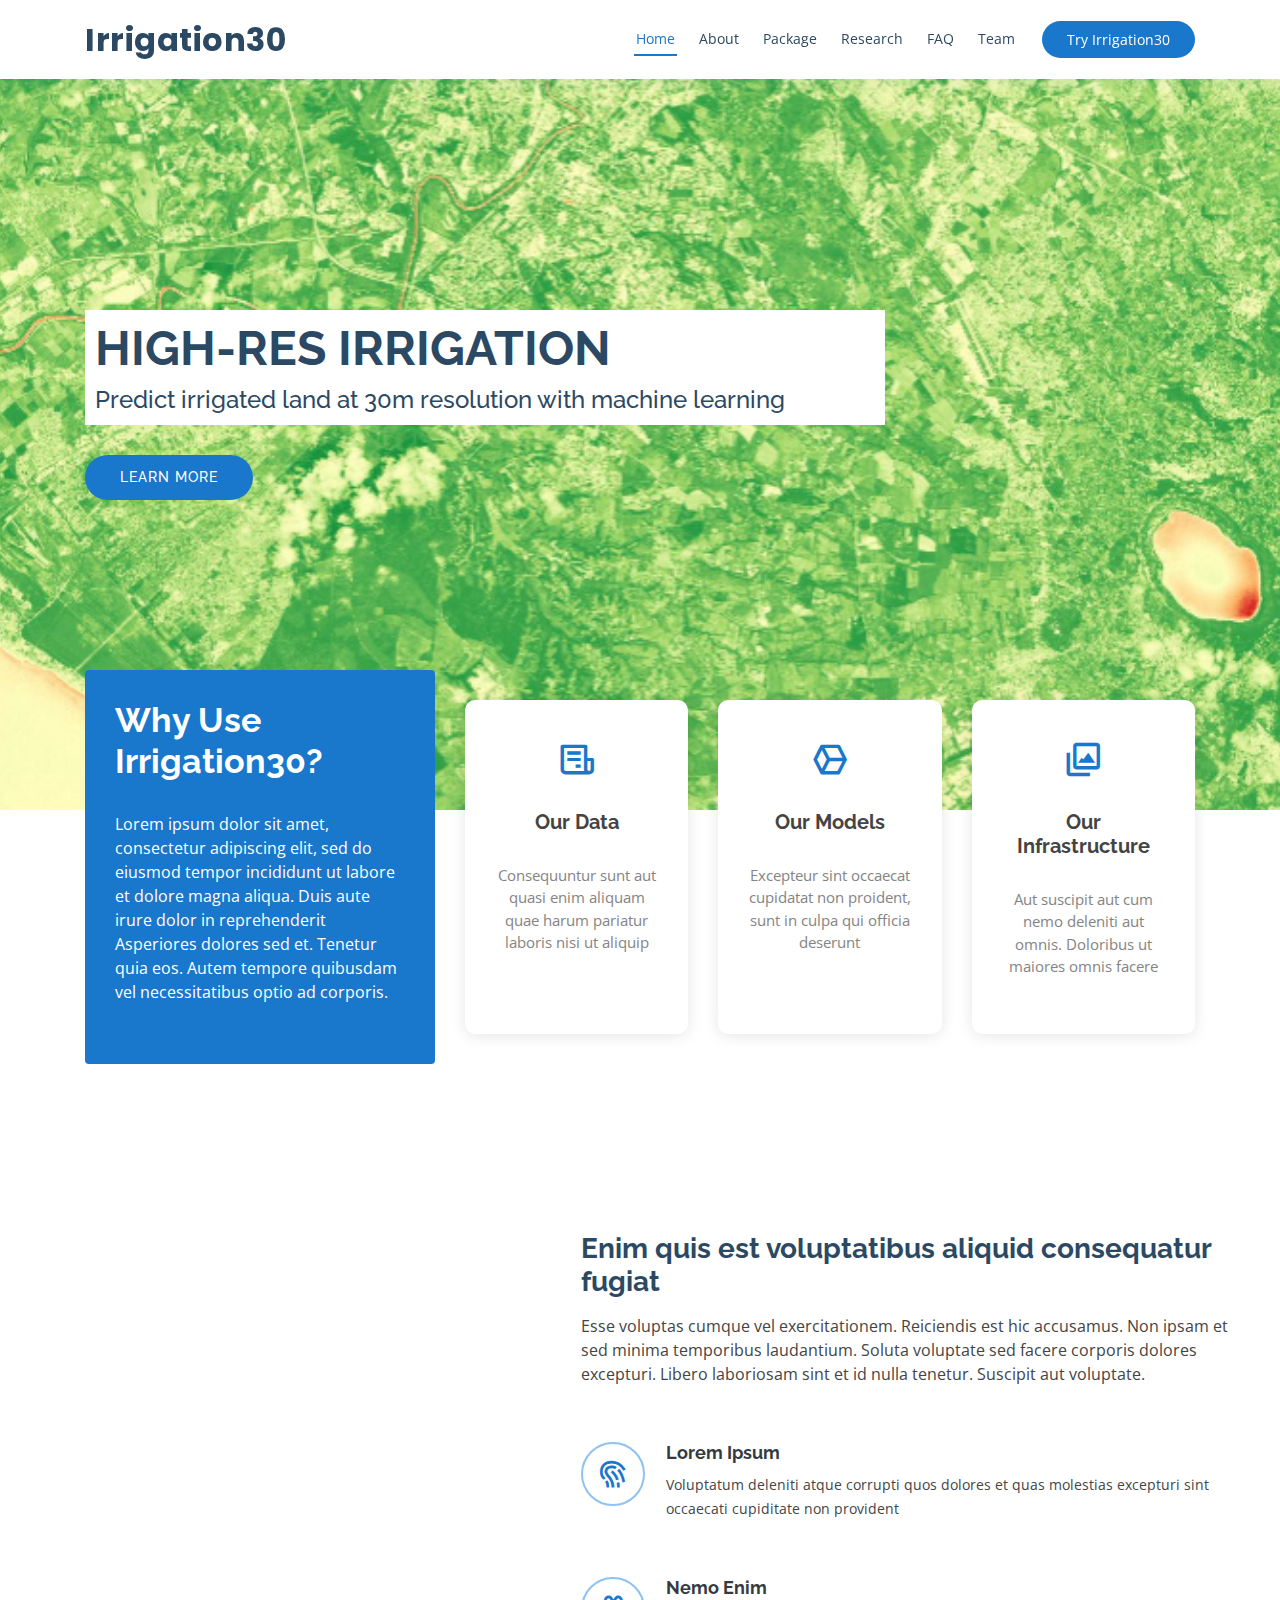
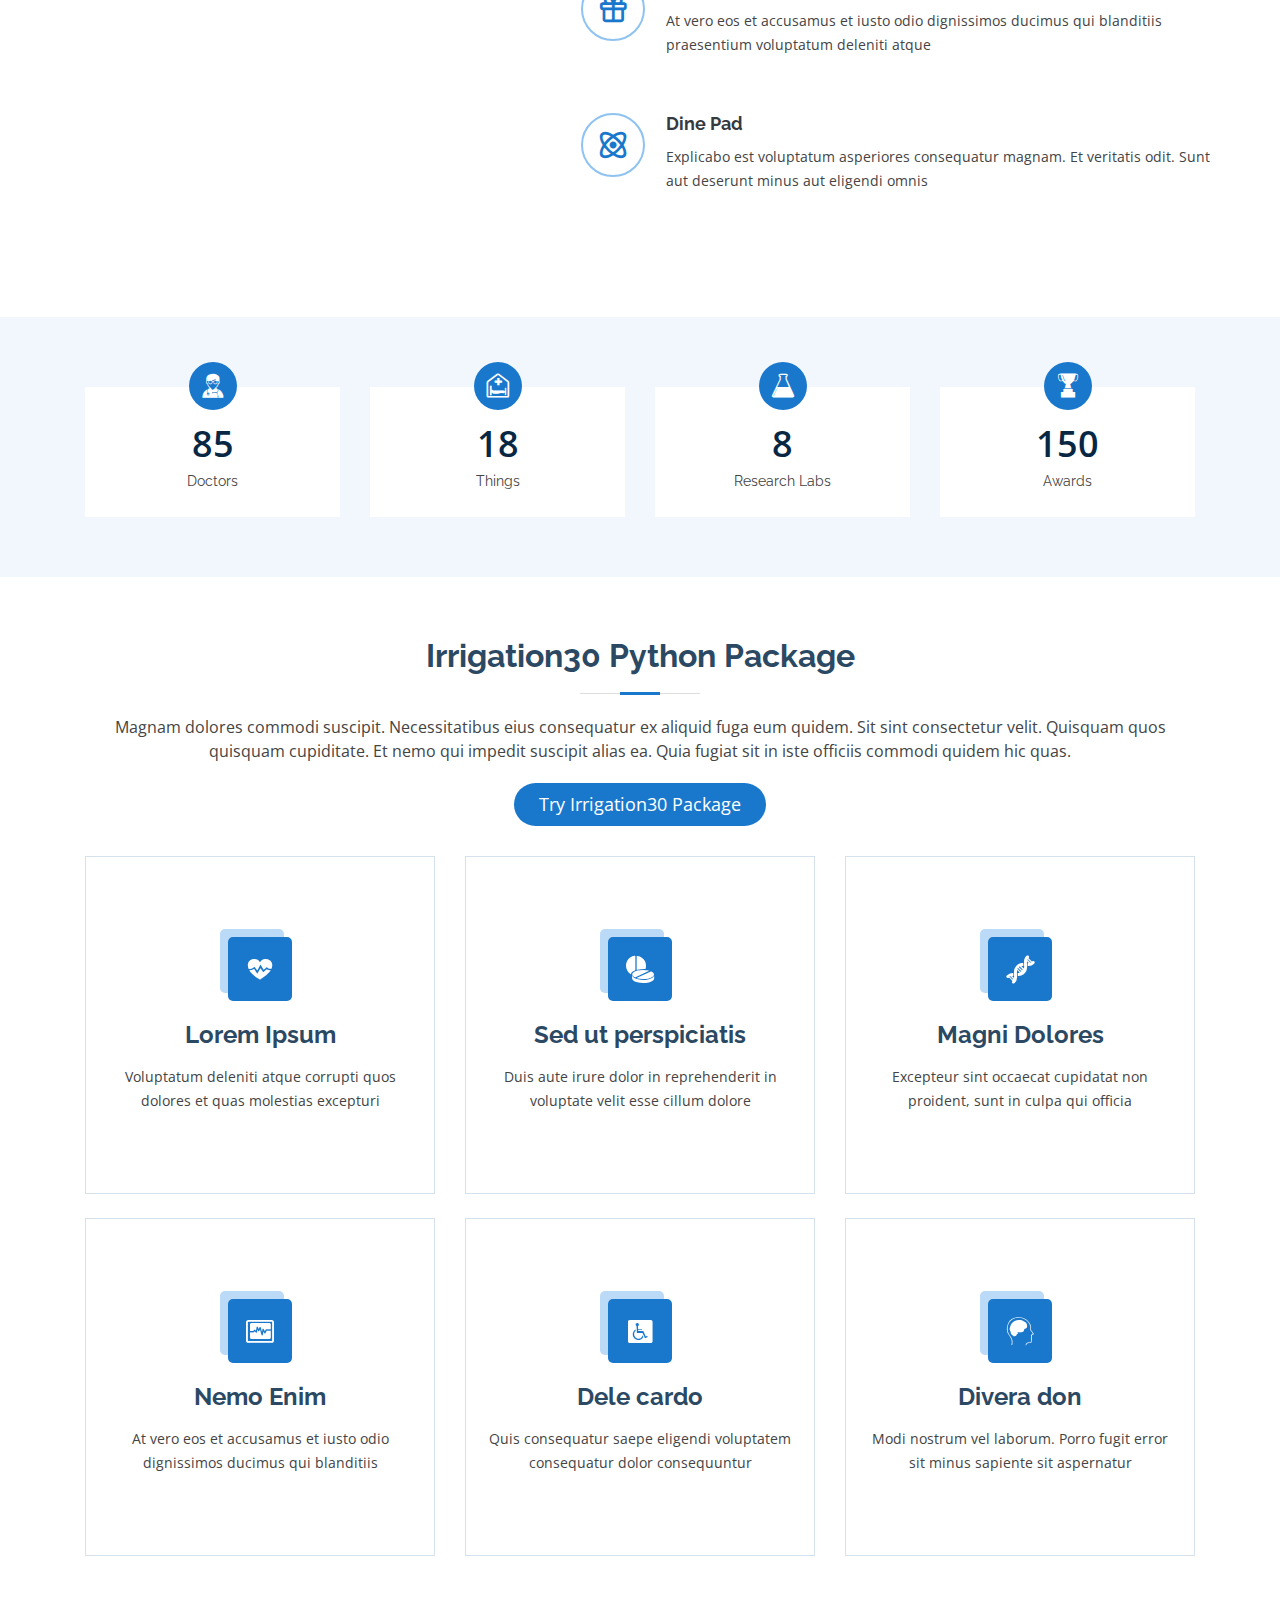
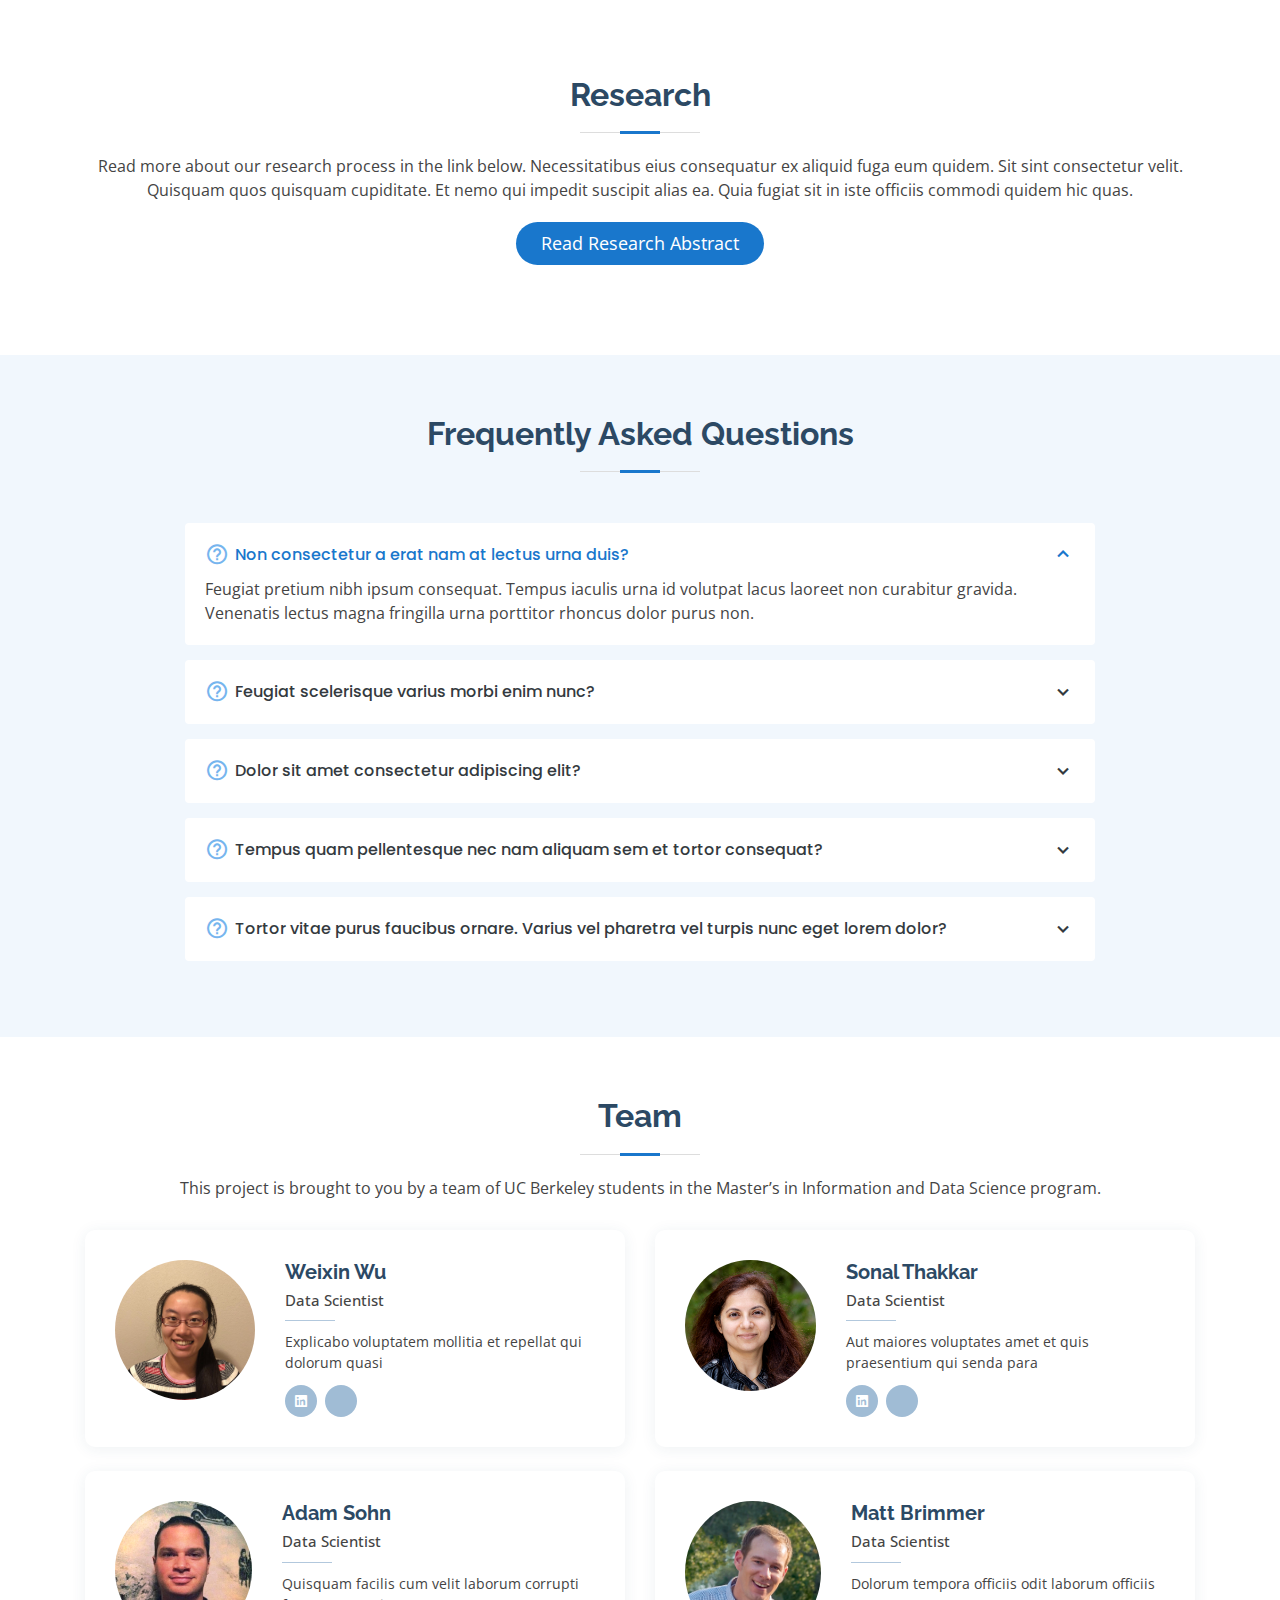
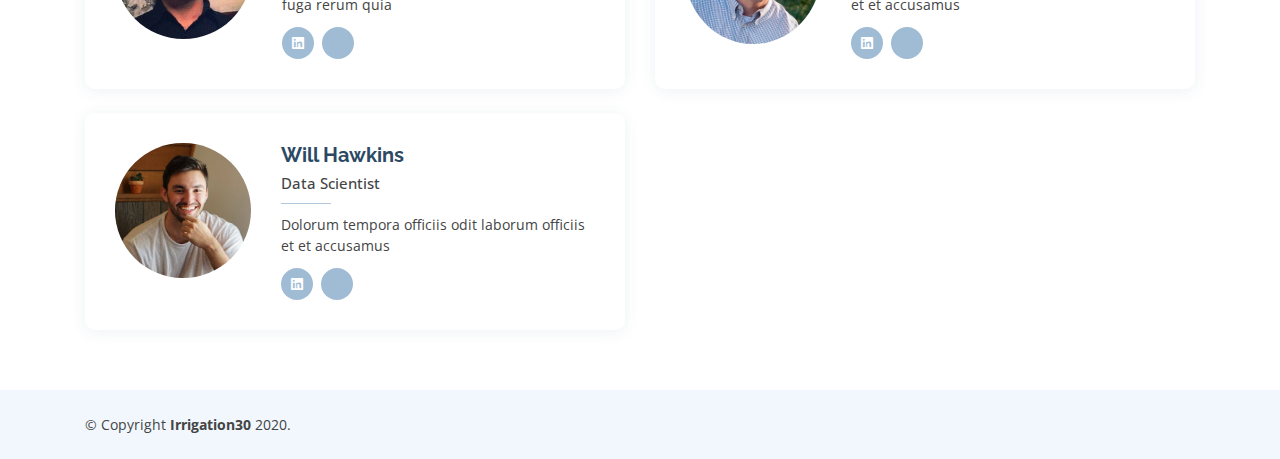
==== commit 71b33044: "update webdev draft" ====
--- a/webdev/index.html
+++ b/webdev/index.html
@@ -84,8 +84,10 @@
   <!-- ======= Hero Section ======= -->
   <section id="hero" class="d-flex align-items-center">
     <div class="container">
-      <h1>High-Res Irrigation</h1>
-      <h2>Predict irrigated land at 30m resolution with machine learning</h2>
+      <div class="hero-h1-div">
+        <h1>High-Res Irrigation</h1>
+        <h2>Predict irrigated land at 30m resolution with machine learning</h2>
+      </div>
       <a href="#about" class="btn-get-started scrollto">Learn More</a>
     </div>
   </section><!-- End Hero -->
@@ -517,7 +519,7 @@
 
         <div class="section-title">
           <h2>Team</h2>
-          <p>Magnam dolores commodi suscipit. Necessitatibus eius consequatur ex aliquid fuga eum quidem. Sit sint consectetur velit. Quisquam quos quisquam cupiditate. Et nemo qui impedit suscipit alias ea. Quia fugiat sit in iste officiis commodi quidem hic quas.</p>
+          <p>This project is brought to you by a team of UC Berkeley students in the Master’s in Information and Data Science program.</p>
         </div>
 
         <div class="row">
--- a/webdev/assets/css/style.css
+++ b/webdev/assets/css/style.css
@@ -491,6 +491,12 @@
   color: #2c4964;
   margin: 10px 0 0 0;
   font-size: 24px;
+}
+
+.hero-h1-div {
+  background-color: white;
+  padding: 10px;
+  max-width: 800px;
 }
 
 #hero .btn-get-started {
@@ -1763,4 +1769,17 @@
   padding-left: 100px;
   padding-right: 100px;
   margin-top: 50px;
-}
+  max-width: 1200px;
+}
+
+.research-indent {
+  padding-left: 50px;
+}
+
+.research-pic-div {
+  padding-left: 50px;
+  /* max-width: 500px; */
+  margin-bottom: 10px;
+  text-align: center;
+  display: block;
+}
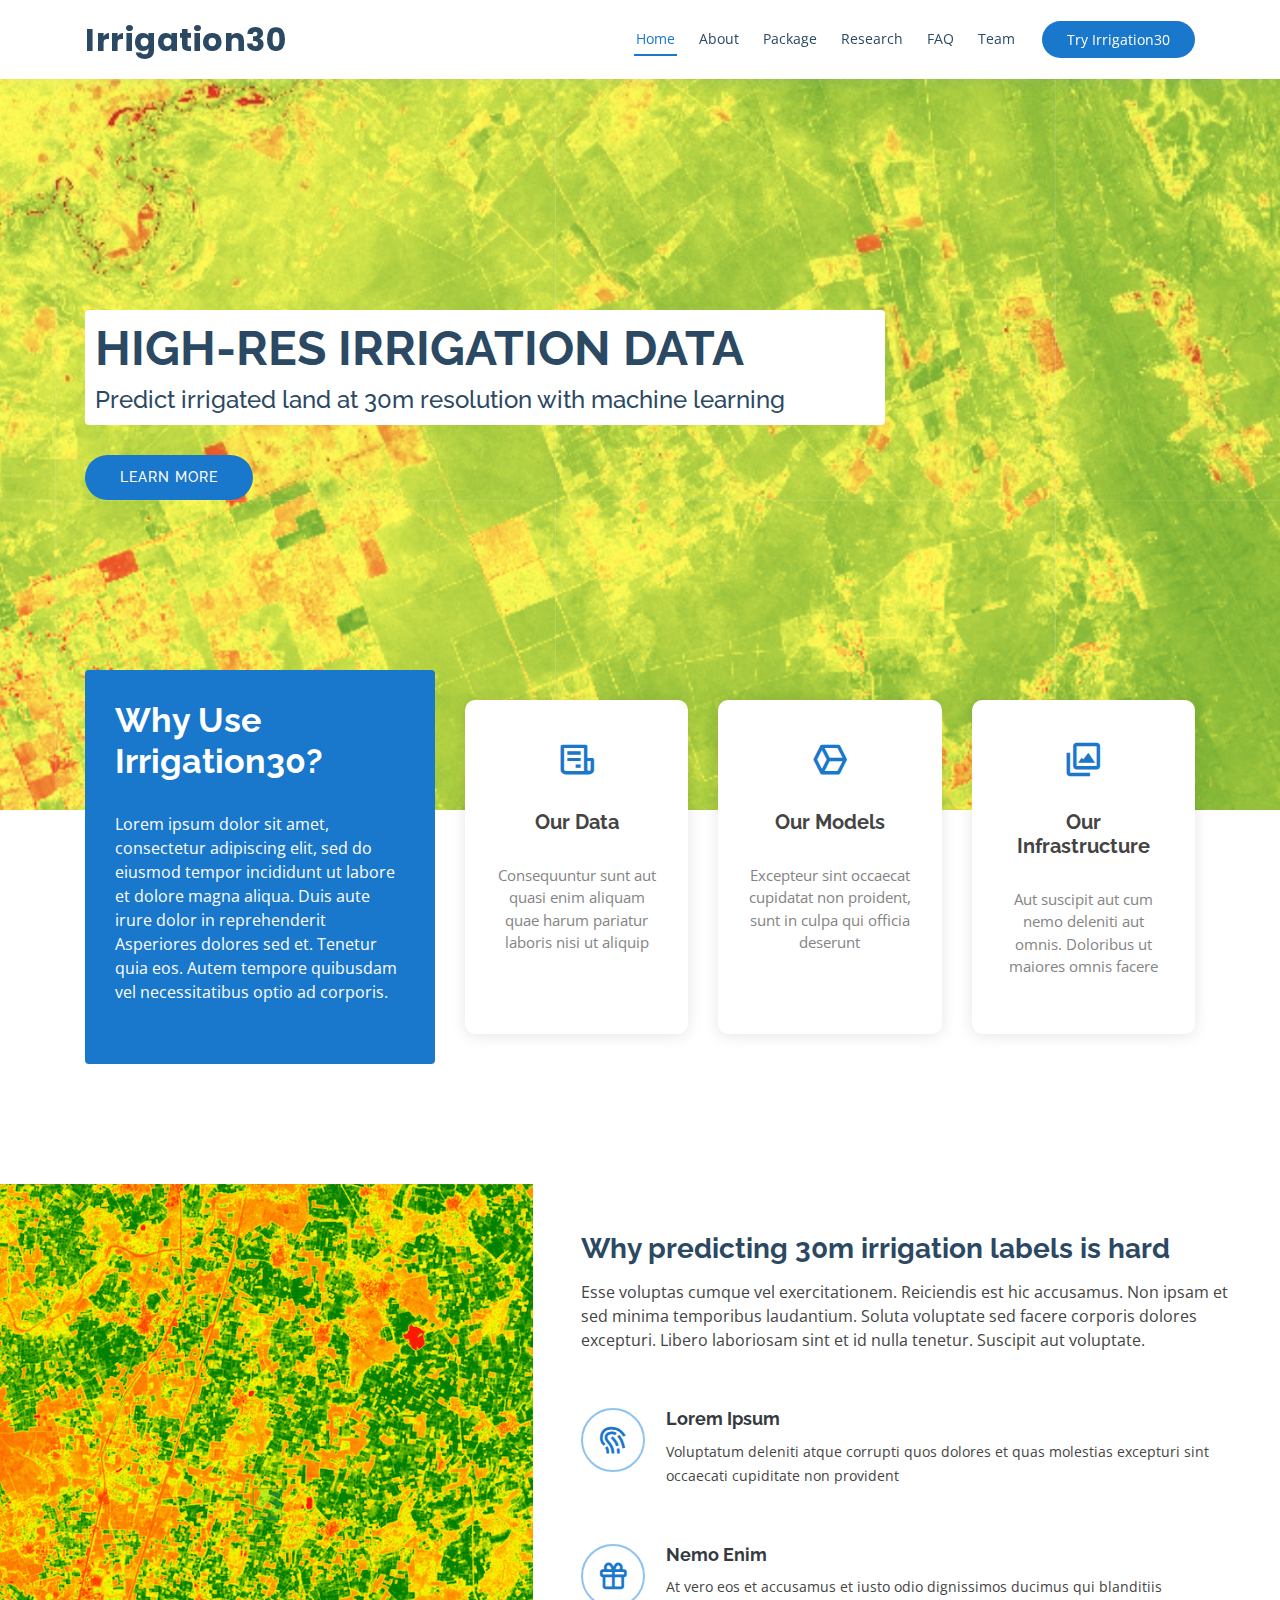
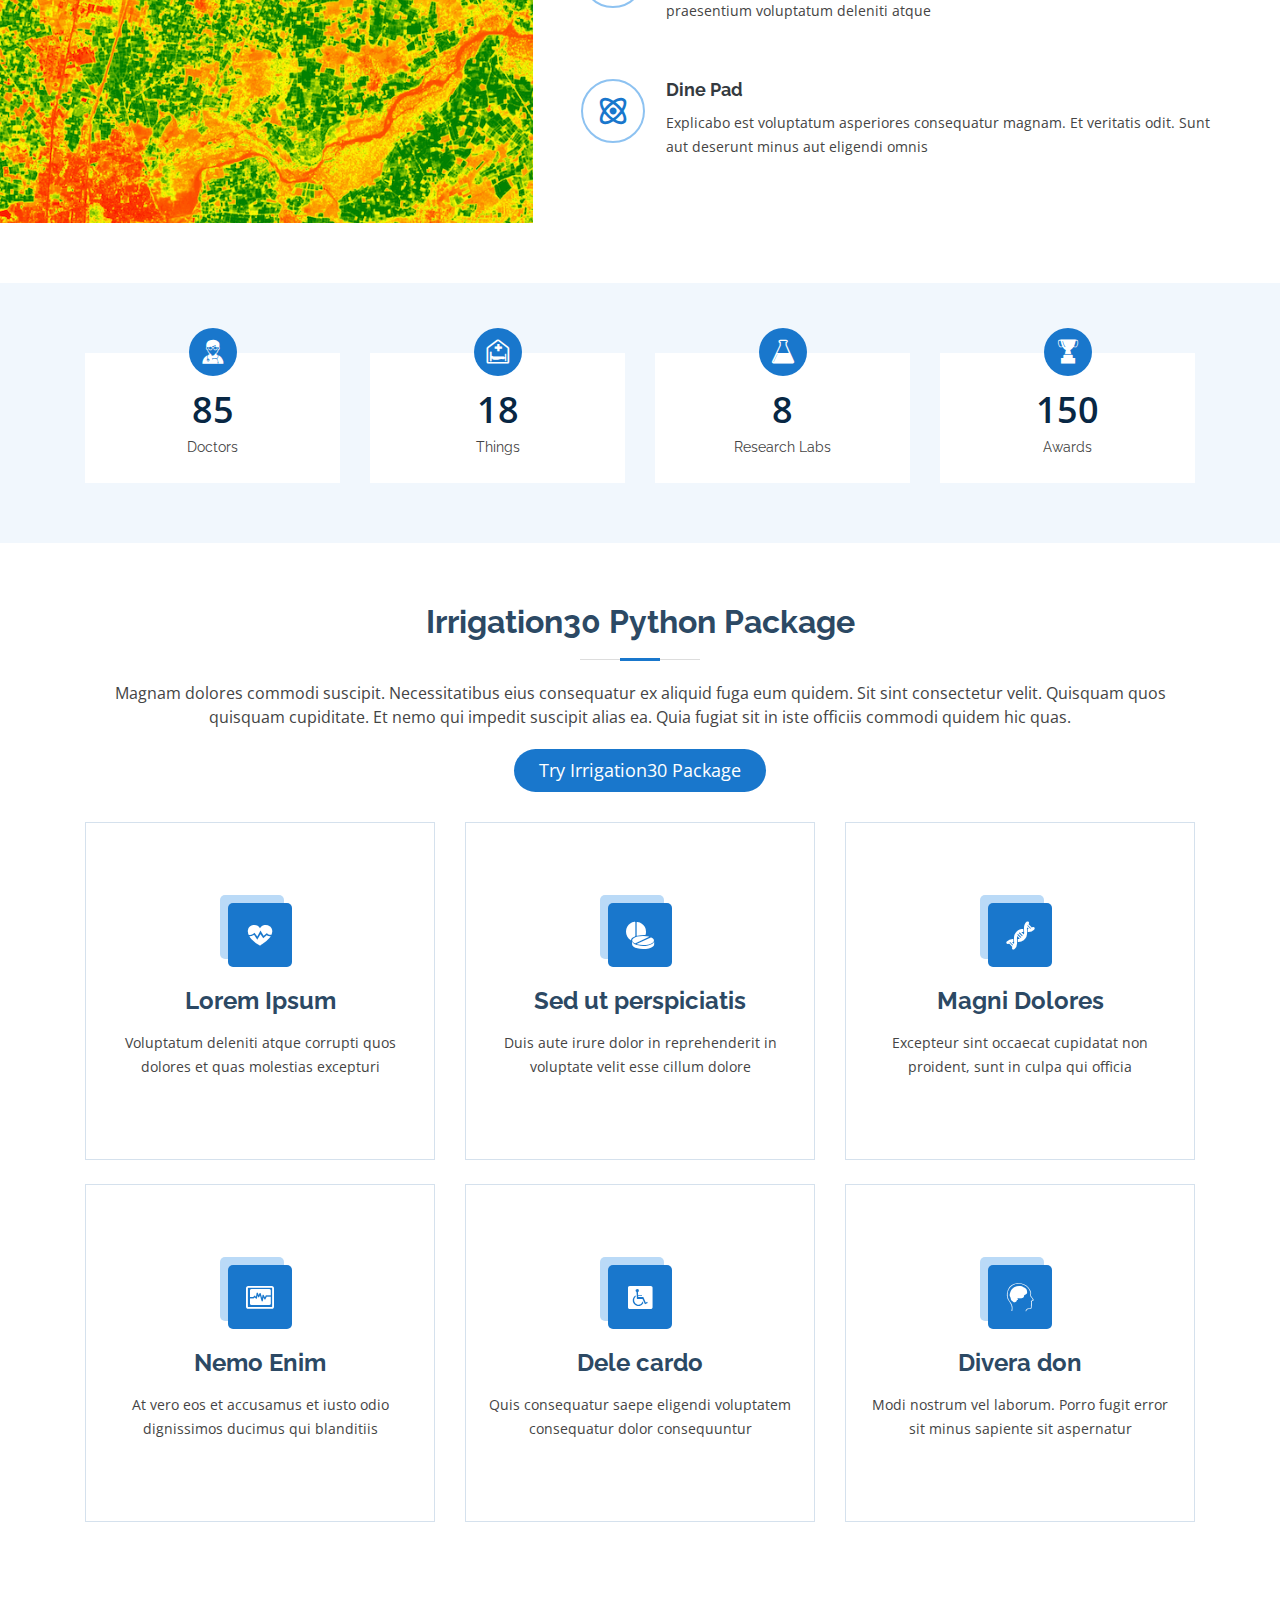
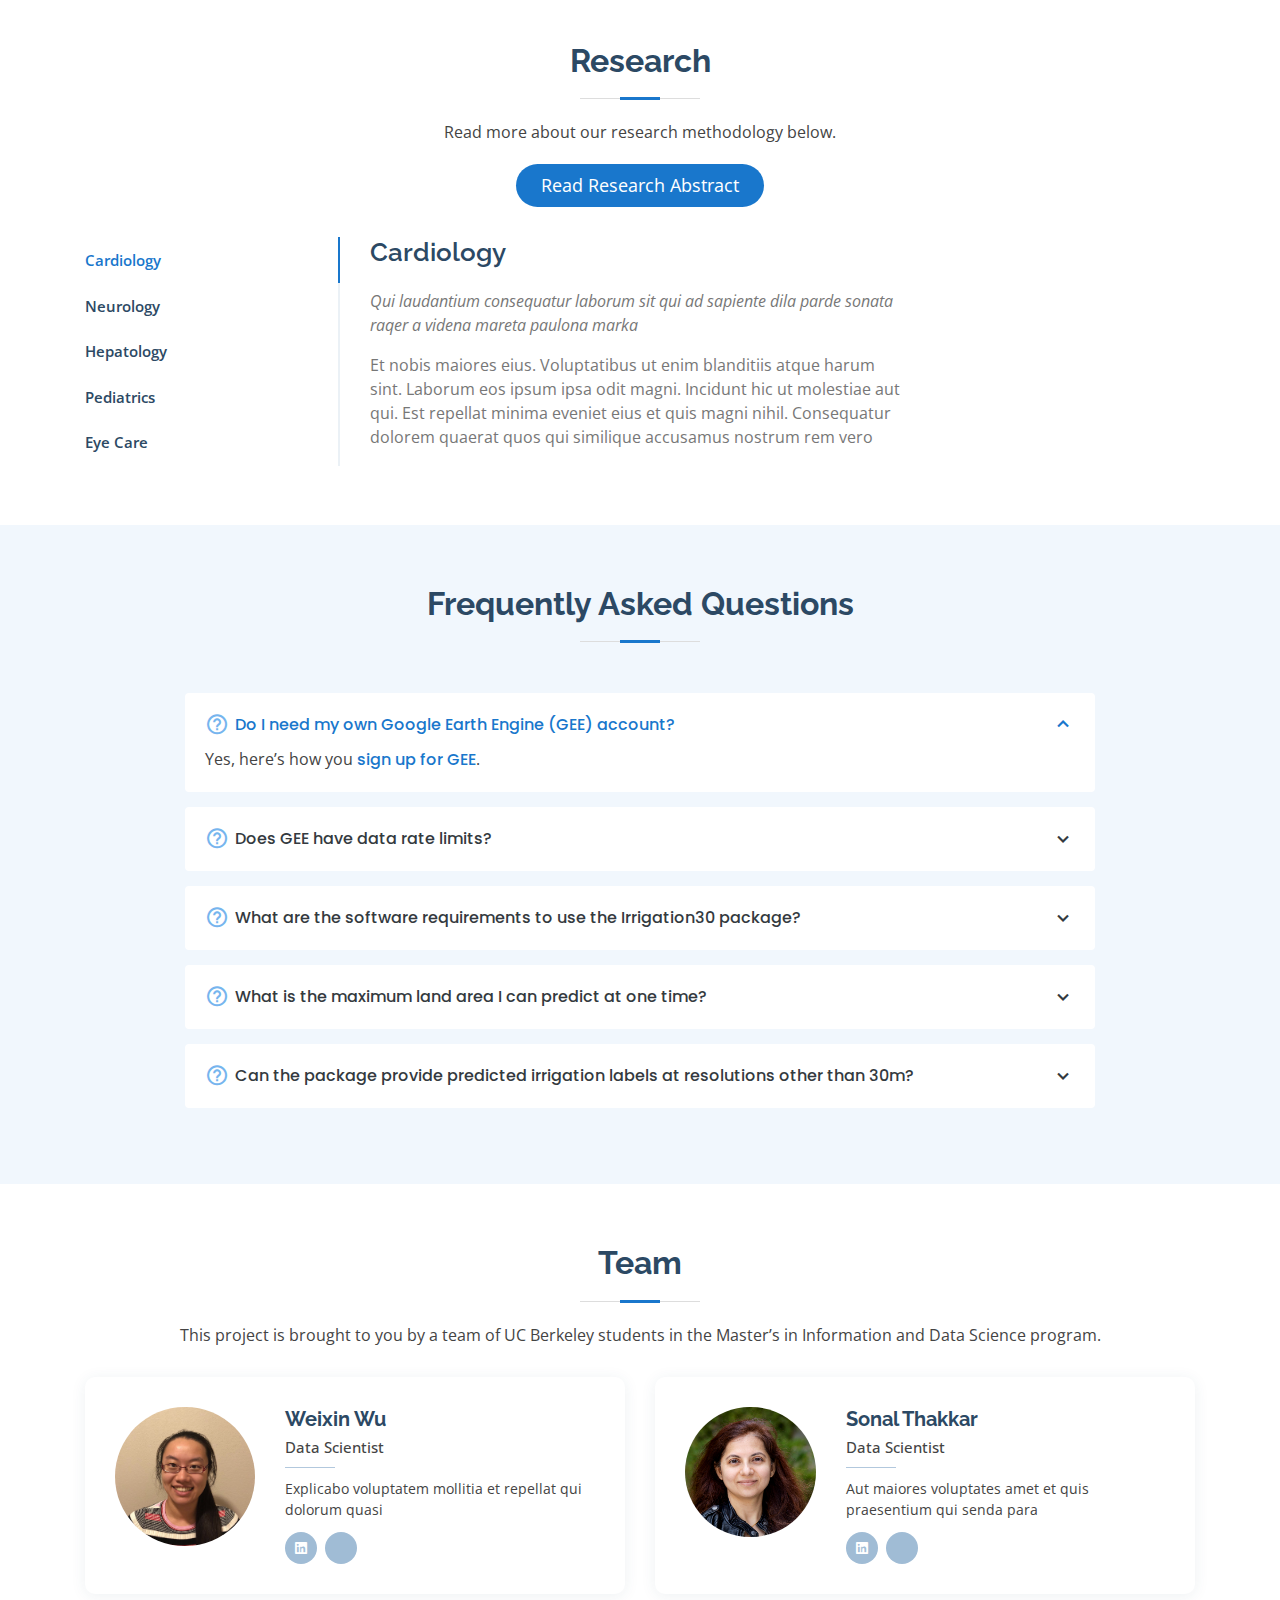
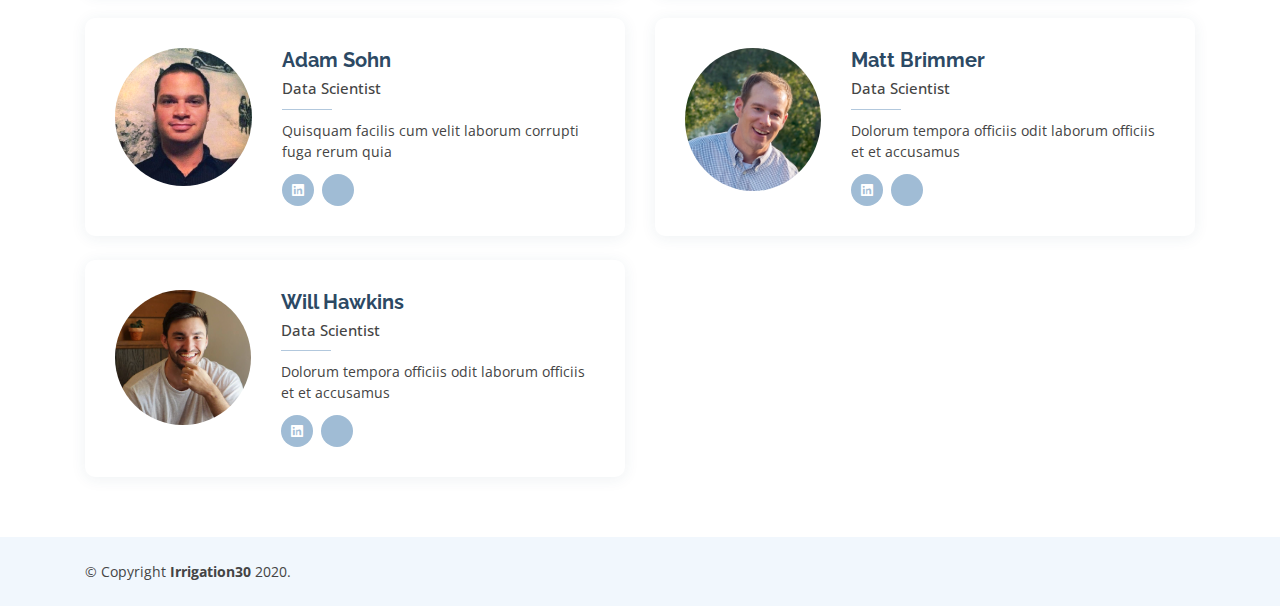
==== commit e11f13dd: "update images/gifs and FAQ section" ====
--- a/webdev/index.html
+++ b/webdev/index.html
@@ -85,7 +85,7 @@
   <section id="hero" class="d-flex align-items-center">
     <div class="container">
       <div class="hero-h1-div">
-        <h1>High-Res Irrigation</h1>
+        <h1>High-Res Irrigation Data</h1>
         <h2>Predict irrigated land at 30m resolution with machine learning</h2>
       </div>
       <a href="#about" class="btn-get-started scrollto">Learn More</a>
@@ -153,7 +153,7 @@
           </div>
 
           <div class="col-xl-7 col-lg-6 icon-boxes d-flex flex-column align-items-stretch justify-content-center py-5 px-lg-5">
-            <h3>Enim quis est voluptatibus aliquid consequatur fugiat</h3>
+            <h3>Why predicting 30m irrigation labels is hard</h3>
             <p>Esse voluptas cumque vel exercitationem. Reiciendis est hic accusamus. Non ipsam et sed minima temporibus laudantium. Soluta voluptate sed facere corporis dolores excepturi. Libero laboriosam sint et id nulla tenetur. Suscipit aut voluptate.</p>
 
             <div class="icon-box">
@@ -358,11 +358,11 @@
 
         <div class="section-title">
           <h2>Research</h2>
-          <p>Read more about our research process in the link below. Necessitatibus eius consequatur ex aliquid fuga eum quidem. Sit sint consectetur velit. Quisquam quos quisquam cupiditate. Et nemo qui impedit suscipit alias ea. Quia fugiat sit in iste officiis commodi quidem hic quas.</p>
+          <p>Read more about our research methodology below.</p>
           <a href="research.html" class="research-btn">Read Research Abstract</a>
         </div>
 
-        <!-- <div class="row">
+       <div class="row">
           <div class="col-lg-3">
             <ul class="nav nav-tabs flex-column">
               <li class="nav-item">
@@ -446,7 +446,7 @@
               </div>
             </div>
           </div>
-        </div> -->
+        </div>
 
       </div>
     </section><!-- End Research Section -->
@@ -463,46 +463,46 @@
         <div class="faq-list">
           <ul>
             <li data-aos="fade-up">
-              <i class="bx bx-help-circle icon-help"></i> <a data-toggle="collapse" class="collapse" href="#faq-list-1">Non consectetur a erat nam at lectus urna duis? <i class="bx bx-chevron-down icon-show"></i><i class="bx bx-chevron-up icon-close"></i></a>
+              <i class="bx bx-help-circle icon-help"></i> <a data-toggle="collapse" class="collapse" href="#faq-list-1">Do I need my own Google Earth Engine (GEE) account?<i class="bx bx-chevron-down icon-show"></i><i class="bx bx-chevron-up icon-close"></i></a>
               <div id="faq-list-1" class="collapse show" data-parent=".faq-list">
                 <p>
-                  Feugiat pretium nibh ipsum consequat. Tempus iaculis urna id volutpat lacus laoreet non curabitur gravida. Venenatis lectus magna fringilla urna porttitor rhoncus dolor purus non.
+                  Yes, here’s how you <a style="display: inline; padding: 0px;" href="https://signup.earthengine.google.com/#!/">sign up for GEE</a>.
                 </p>
               </div>
             </li>
 
             <li data-aos="fade-up" data-aos-delay="100">
-              <i class="bx bx-help-circle icon-help"></i> <a data-toggle="collapse" href="#faq-list-2" class="collapsed">Feugiat scelerisque varius morbi enim nunc? <i class="bx bx-chevron-down icon-show"></i><i class="bx bx-chevron-up icon-close"></i></a>
+              <i class="bx bx-help-circle icon-help"></i> <a data-toggle="collapse" href="#faq-list-2" class="collapsed">Does GEE have data rate limits?<i class="bx bx-chevron-down icon-show"></i><i class="bx bx-chevron-up icon-close"></i></a>
               <div id="faq-list-2" class="collapse" data-parent=".faq-list">
                 <p>
-                  Dolor sit amet consectetur adipiscing elit pellentesque habitant morbi. Id interdum velit laoreet id donec ultrices. Fringilla phasellus faucibus scelerisque eleifend donec pretium. Est pellentesque elit ullamcorper dignissim. Mauris ultrices eros in cursus turpis massa tincidunt dui.
+                  Yes. You can learn more about GEE rate limits <a style="display: inline; padding: 0px;" href="">here</a>.
                 </p>
               </div>
             </li>
 
             <li data-aos="fade-up" data-aos-delay="200">
-              <i class="bx bx-help-circle icon-help"></i> <a data-toggle="collapse" href="#faq-list-3" class="collapsed">Dolor sit amet consectetur adipiscing elit? <i class="bx bx-chevron-down icon-show"></i><i class="bx bx-chevron-up icon-close"></i></a>
+              <i class="bx bx-help-circle icon-help"></i> <a data-toggle="collapse" href="#faq-list-3" class="collapsed">What are the software requirements to use the Irrigation30 package?<i class="bx bx-chevron-down icon-show"></i><i class="bx bx-chevron-up icon-close"></i></a>
               <div id="faq-list-3" class="collapse" data-parent=".faq-list">
                 <p>
-                  Eleifend mi in nulla posuere sollicitudin aliquam ultrices sagittis orci. Faucibus pulvinar elementum integer enim. Sem nulla pharetra diam sit amet nisl suscipit. Rutrum tellus pellentesque eu tincidunt. Lectus urna duis convallis convallis tellus. Urna molestie at elementum eu facilisis sed odio morbi quis
+                  This package works with Python 3, and a full list of Python package requirements are listed on the <a style="display: inline; padding: 0px;" href="https://github.com/sonalthakkarBerkeley/MIDS_Capstone_Summer2020">Irrigation30 Github repository</a>.
                 </p>
               </div>
             </li>
 
             <li data-aos="fade-up" data-aos-delay="300">
-              <i class="bx bx-help-circle icon-help"></i> <a data-toggle="collapse" href="#faq-list-4" class="collapsed">Tempus quam pellentesque nec nam aliquam sem et tortor consequat? <i class="bx bx-chevron-down icon-show"></i><i class="bx bx-chevron-up icon-close"></i></a>
+              <i class="bx bx-help-circle icon-help"></i> <a data-toggle="collapse" href="#faq-list-4" class="collapsed">What is the maximum land area I can predict at one time?<i class="bx bx-chevron-down icon-show"></i><i class="bx bx-chevron-up icon-close"></i></a>
               <div id="faq-list-4" class="collapse" data-parent=".faq-list">
                 <p>
-                  Molestie a iaculis at erat pellentesque adipiscing commodo. Dignissim suspendisse in est ante in. Nunc vel risus commodo viverra maecenas accumsan. Sit amet nisl suscipit adipiscing bibendum est. Purus gravida quis blandit turpis cursus in.
+                  Due to compute complexity at this resolution and GEE rate limits, our package allows a maximum area of 4000 km² to be predicted at a time.
                 </p>
               </div>
             </li>
 
             <li data-aos="fade-up" data-aos-delay="400">
-              <i class="bx bx-help-circle icon-help"></i> <a data-toggle="collapse" href="#faq-list-5" class="collapsed">Tortor vitae purus faucibus ornare. Varius vel pharetra vel turpis nunc eget lorem dolor? <i class="bx bx-chevron-down icon-show"></i><i class="bx bx-chevron-up icon-close"></i></a>
+              <i class="bx bx-help-circle icon-help"></i> <a data-toggle="collapse" href="#faq-list-5" class="collapsed">Can the package provide predicted irrigation labels at resolutions other than 30m?<i class="bx bx-chevron-down icon-show"></i><i class="bx bx-chevron-up icon-close"></i></a>
               <div id="faq-list-5" class="collapse" data-parent=".faq-list">
                 <p>
-                  Laoreet sit amet cursus sit amet dictum sit amet justo. Mauris vitae ultricies leo integer malesuada nunc vel. Tincidunt eget nullam non nisi est sit amet. Turpis nunc eget lorem dolor sed. Ut venenatis tellus in metus vulputate eu scelerisque.
+                  At this time, our package only generates predicted irrigation labels at 30m resolution.
                 </p>
               </div>
             </li>
@@ -511,7 +511,7 @@
         </div>
 
       </div>
-    </section><!-- End Frequently Asked Questions Section -->
+    </section> <!-- End Frequently Asked Questions Section -->
 
     <!-- ======= Team Section ======= -->
     <section id="team" class="team">
@@ -532,9 +532,6 @@
                 <span>Data Scientist</span>
                 <p>Explicabo voluptatem mollitia et repellat qui dolorum quasi</p>
                 <div class="social">
-                  <!-- <a href=""><i class="ri-twitter-fill"></i></a> -->
-                  <!-- <a href=""><i class="ri-facebook-fill"></i></a> -->
-                  <!-- <a href=""><i class="ri-instagram-fill"></i></a> -->
                   <a href="https://www.linkedin.com/in/angela-wu-6031a092/"> <i class="ri-linkedin-box-fill"></i> </a>
                   <a href="https://www.ischool.berkeley.edu/people/weixin-wu"> <i class="ri-ischool-box-fill"></i> </a>
                 </div>
@@ -550,9 +547,6 @@
                 <span>Data Scientist</span>
                 <p>Aut maiores voluptates amet et quis praesentium qui senda para</p>
                 <div class="social">
-                  <!-- <a href=""><i class="ri-twitter-fill"></i></a> -->
-                  <!-- <a href=""><i class="ri-facebook-fill"></i></a> -->
-                  <!-- <a href=""><i class="ri-instagram-fill"></i></a> -->
                   <a href="https://www.linkedin.com/in/sonalthakkar/"> <i class="ri-linkedin-box-fill"></i> </a>
                   <a href="https://www.ischool.berkeley.edu/people/sonal-thakkar"> <i class="ri-ischool-box-fill"></i> </a>
                 </div>
@@ -568,9 +562,6 @@
                 <span>Data Scientist</span>
                 <p>Quisquam facilis cum velit laborum corrupti fuga rerum quia</p>
                 <div class="social">
-                  <!-- <a href=""><i class="ri-twitter-fill"></i></a> -->
-                  <!-- <a href=""><i class="ri-facebook-fill"></i></a> -->
-                  <!-- <a href=""><i class="ri-instagram-fill"></i></a> -->
                   <a href="https://www.linkedin.com/in/asohn/"> <i class="ri-linkedin-box-fill"></i> </a>
                   <a href="https://www.ischool.berkeley.edu/people/adam-sohn"> <i class="ri-ischool-box-fill"></i> </a>
                 </div>
@@ -586,9 +577,6 @@
                 <span>Data Scientist</span>
                 <p>Dolorum tempora officiis odit laborum officiis et et accusamus</p>
                 <div class="social">
-                  <!-- <a href=""><i class="ri-twitter-fill"></i></a> -->
-                  <!-- <a href=""><i class="ri-facebook-fill"></i></a> -->
-                  <!-- <a href=""><i class="ri-instagram-fill"></i></a> -->
                   <a href="https://www.linkedin.com/in/matt-brimmer/"> <i class="ri-linkedin-box-fill"></i> </a>
                   <a href="https://www.ischool.berkeley.edu/people/matt-brimmer"> <i class="ri-ischool-box-fill"></i> </a>
                 </div>
@@ -604,9 +592,6 @@
                 <span>Data Scientist</span>
                 <p>Dolorum tempora officiis odit laborum officiis et et accusamus</p>
                 <div class="social">
-                  <!-- <a href=""><i class="ri-twitter-fill"></i></a> -->
-                  <!-- <a href=""><i class="ri-facebook-fill"></i></a> -->
-                  <!-- <a href=""><i class="ri-instagram-fill"></i></a> -->
                   <a href="https://www.linkedin.com/in/will-hawkins-iv/"> <i class="ri-linkedin-box-fill"></i> </a>
                   <a href="https://www.ischool.berkeley.edu/people/will-hawkins"> <i class="ri-ischool-box-fill"></i> </a>
                 </div>
@@ -617,7 +602,7 @@
         </div>
 
       </div>
-    </section><!-- End Team Section -->
+    </section> <!-- End Team Section -->
 
 
 
--- a/webdev/assets/css/style.css
+++ b/webdev/assets/css/style.css
@@ -25,6 +25,16 @@
 h1, h2, h3, h4, h5, h6 {
   font-family: "Raleway", sans-serif;
 }
+
+/*--------------------------------------------------------------
+# FAQ custom
+--------------------------------------------------------------*/
+
+/* .faq-clickable-a {
+  display: inline;
+  padding: 0px;
+} */
+
 
 /*--------------------------------------------------------------
 # Preloader
@@ -468,7 +478,7 @@
 #hero {
   width: 100%;
   height: 90vh;
-  background: url("../img/maps/ndvi2.png") top center;
+  background: url("../img/maps/brazilndvi.png") top center;
   background-size: cover;
   position: relative;
   margin-bottom: -200px;
@@ -497,6 +507,9 @@
   background-color: white;
   padding: 10px;
   max-width: 800px;
+  /* border-style: solid; */
+  /* border-width: 0.5px; */
+  border-radius: 4px;
 }
 
 #hero .btn-get-started {
@@ -794,7 +807,7 @@
 }
 
 .about .video-box {
-  background: url("../img/gif/movie5_edit.gif") center center no-repeat;
+  background: url("../img/gif/movie5_edit3_loop1000.gif") center center;
   background-size: cover;
   min-height: 500px;
 }
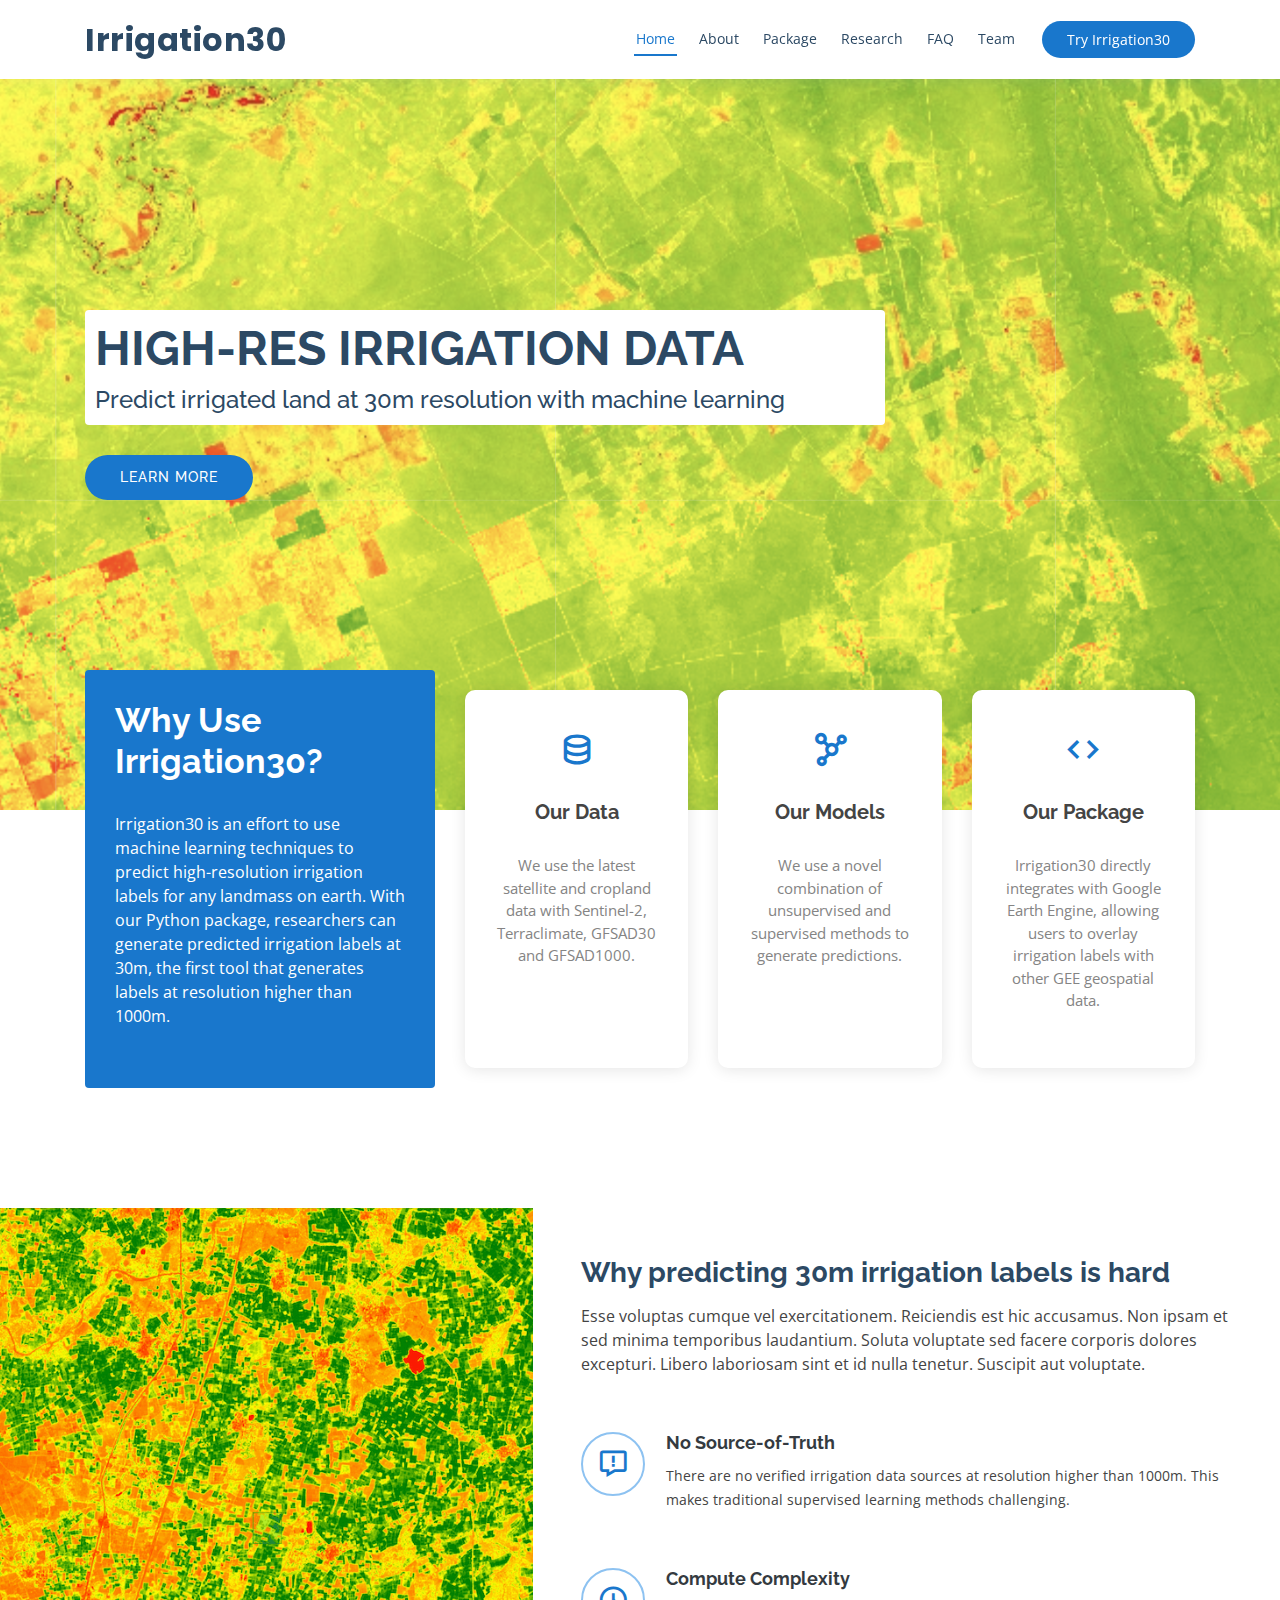
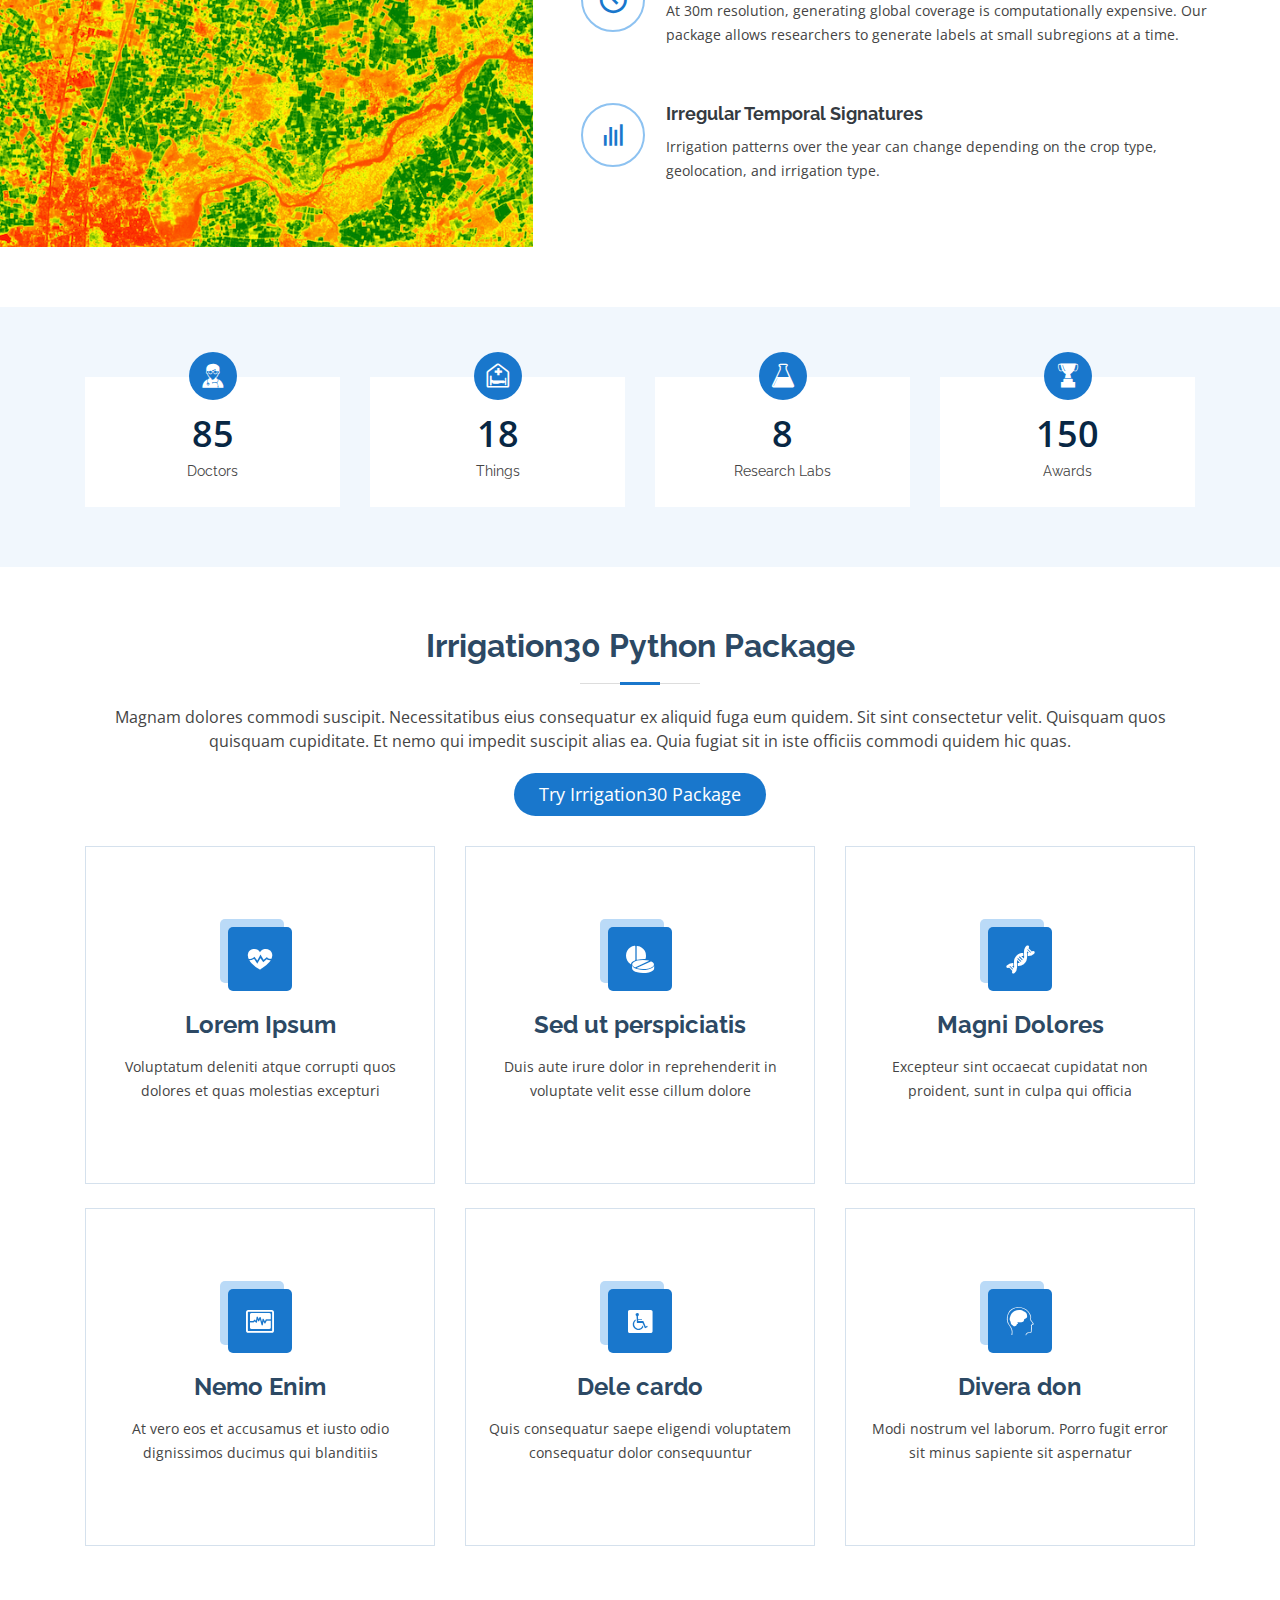
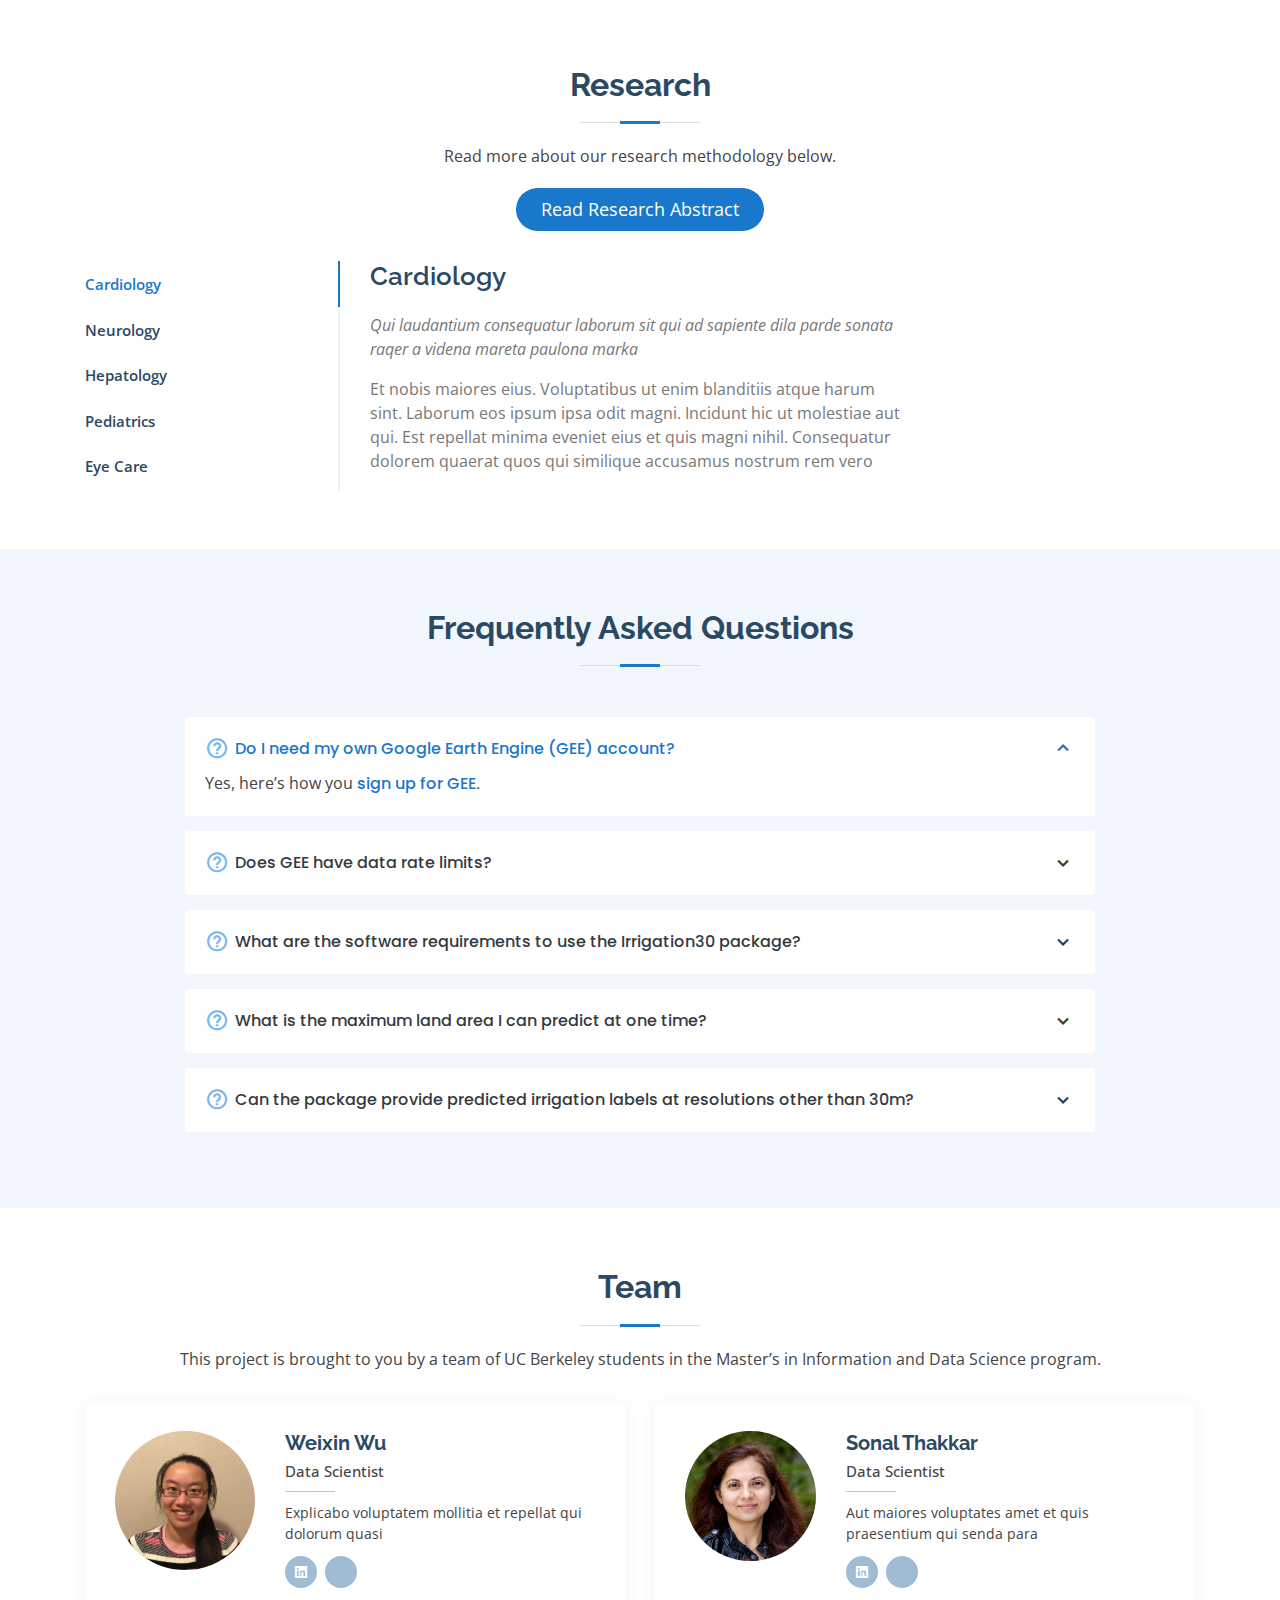
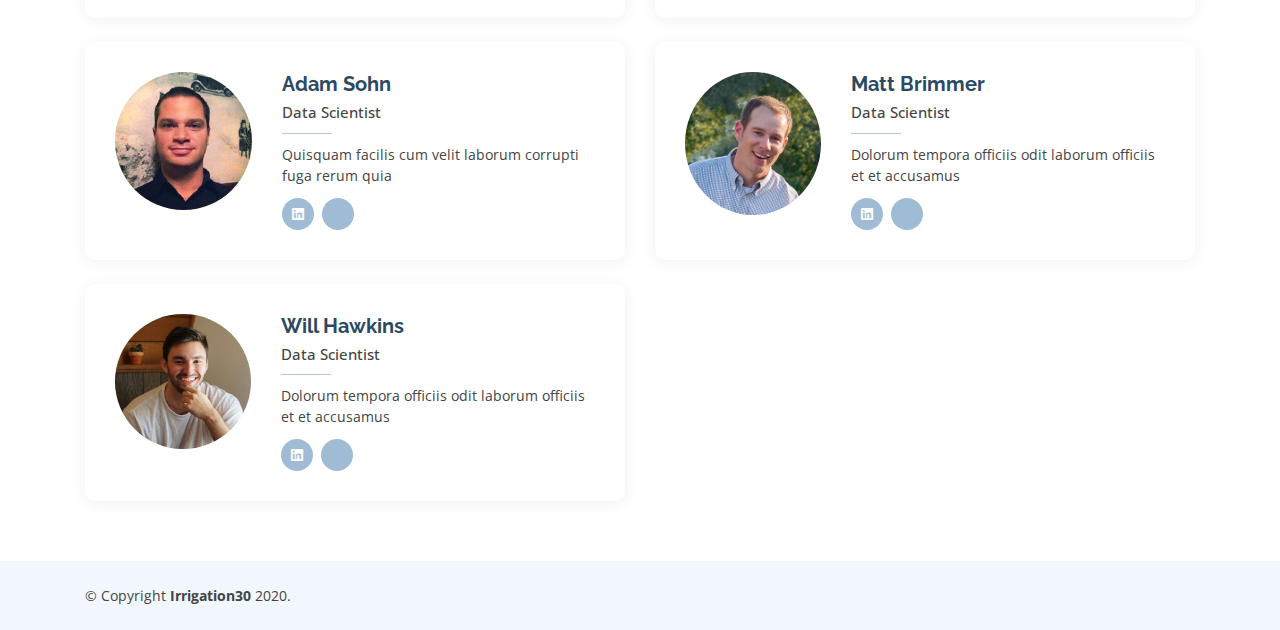
==== commit cc1d0487: "update why-us and about section text" ====
--- a/webdev/index.html
+++ b/webdev/index.html
@@ -103,8 +103,8 @@
             <div class="content">
               <h3>Why Use Irrigation30?</h3>
               <p>
-                Lorem ipsum dolor sit amet, consectetur adipiscing elit, sed do eiusmod tempor incididunt ut labore et dolore magna aliqua. Duis aute irure dolor in reprehenderit
-                Asperiores dolores sed et. Tenetur quia eos. Autem tempore quibusdam vel necessitatibus optio ad corporis.
+                Irrigation30 is an effort to use machine learning techniques to predict high-resolution irrigation labels for any landmass on earth.
+                With our Python package, researchers can generate predicted irrigation labels at 30m, the first tool that generates labels at resolution higher than 1000m.
               </p>
               <!-- <div class="text-center">
                 <a href="#" class="more-btn">Learn More <i class="bx bx-chevron-right"></i></a>
@@ -116,23 +116,23 @@
               <div class="row">
                 <div class="col-xl-4 d-flex align-items-stretch">
                   <div class="icon-box mt-4 mt-xl-0">
-                    <i class="bx bx-receipt"></i>
+                    <i class="bx bx-data"></i>
                     <h4>Our Data</h4>
-                    <p>Consequuntur sunt aut quasi enim aliquam quae harum pariatur laboris nisi ut aliquip</p>
+                    <p>We use the latest satellite and cropland data with Sentinel-2, Terraclimate, GFSAD30 and GFSAD1000.</p>
                   </div>
                 </div>
                 <div class="col-xl-4 d-flex align-items-stretch">
                   <div class="icon-box mt-4 mt-xl-0">
-                    <i class="bx bx-cube-alt"></i>
+                    <i class="bx bx-network-chart"></i>
                     <h4>Our Models</h4>
-                    <p>Excepteur sint occaecat cupidatat non proident, sunt in culpa qui officia deserunt</p>
+                    <p>We use a novel combination of unsupervised and supervised methods to generate predictions.</p>
                   </div>
                 </div>
                 <div class="col-xl-4 d-flex align-items-stretch">
                   <div class="icon-box mt-4 mt-xl-0">
-                    <i class="bx bx-images"></i>
-                    <h4>Our Infrastructure</h4>
-                    <p>Aut suscipit aut cum nemo deleniti aut omnis. Doloribus ut maiores omnis facere</p>
+                    <i class="bx bx-code"></i>
+                    <h4>Our Package</h4>
+                    <p>Irrigation30 directly integrates with Google Earth Engine, allowing users to overlay irrigation labels with other GEE geospatial data.</p>
                   </div>
                 </div>
               </div>
@@ -157,21 +157,21 @@
             <p>Esse voluptas cumque vel exercitationem. Reiciendis est hic accusamus. Non ipsam et sed minima temporibus laudantium. Soluta voluptate sed facere corporis dolores excepturi. Libero laboriosam sint et id nulla tenetur. Suscipit aut voluptate.</p>
 
             <div class="icon-box">
-              <div class="icon"><i class="bx bx-fingerprint"></i></div>
-              <h4 class="title"><a href="">Lorem Ipsum</a></h4>
-              <p class="description">Voluptatum deleniti atque corrupti quos dolores et quas molestias excepturi sint occaecati cupiditate non provident</p>
+              <div class="icon"><i class="bx bx-message-error"></i></div>
+              <h4 class="title"><a href="">No Source-of-Truth</a></h4>
+              <p class="description">There are no verified irrigation data sources at resolution higher than 1000m. This makes traditional supervised learning methods challenging.</p>
             </div>
 
             <div class="icon-box">
-              <div class="icon"><i class="bx bx-gift"></i></div>
-              <h4 class="title"><a href="">Nemo Enim</a></h4>
-              <p class="description">At vero eos et accusamus et iusto odio dignissimos ducimus qui blanditiis praesentium voluptatum deleniti atque</p>
+              <div class="icon"><i class="bx bx-time-five"></i></div>
+              <h4 class="title"><a href="">Compute Complexity</a></h4>
+              <p class="description">At 30m resolution, generating global coverage is computationally expensive. Our package allows researchers to generate labels at small subregions at a time.</p>
             </div>
 
             <div class="icon-box">
-              <div class="icon"><i class="bx bx-atom"></i></div>
-              <h4 class="title"><a href="">Dine Pad</a></h4>
-              <p class="description">Explicabo est voluptatum asperiores consequatur magnam. Et veritatis odit. Sunt aut deserunt minus aut eligendi omnis</p>
+              <div class="icon"><i class="bx bx-bar-chart"></i></div>
+              <h4 class="title"><a href="">Irregular Temporal Signatures</a></h4>
+              <p class="description">Irrigation patterns over the year can change depending on the crop type, geolocation, and irrigation type.</p>
             </div>
 
           </div>
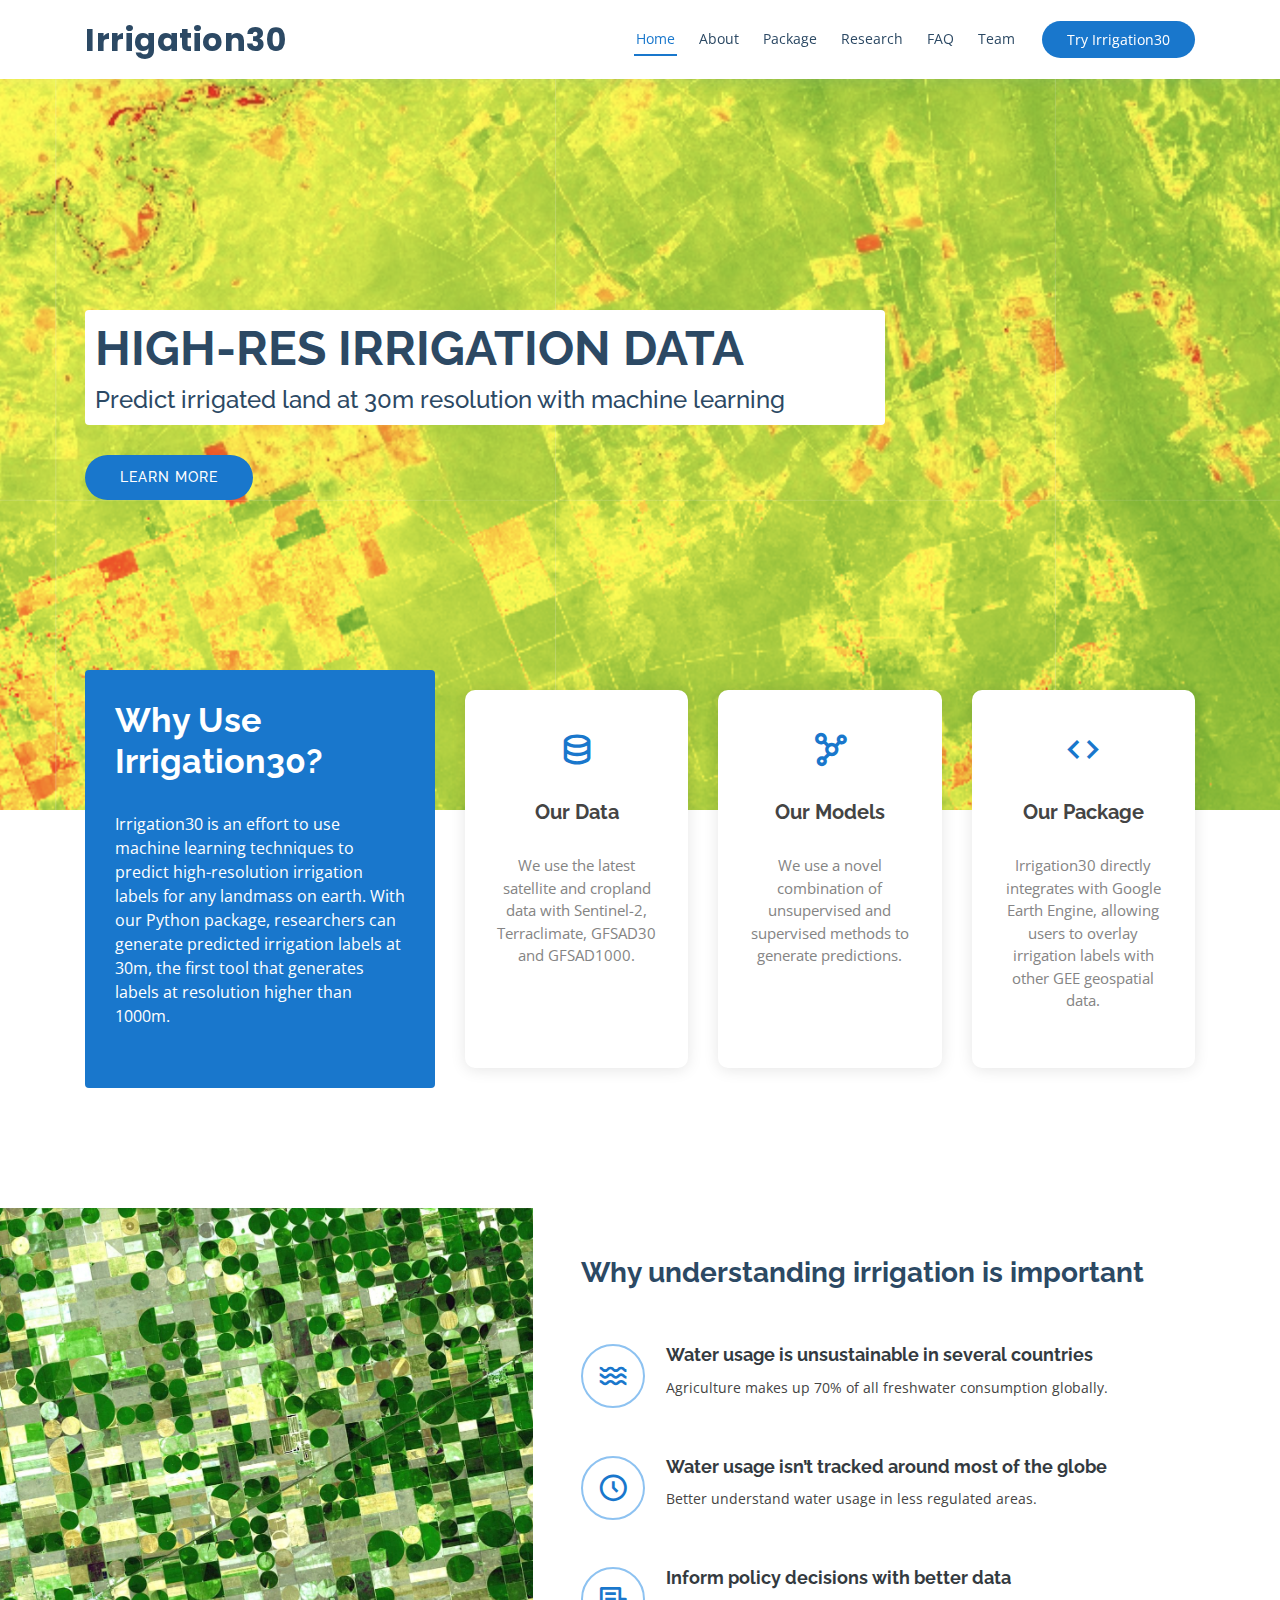
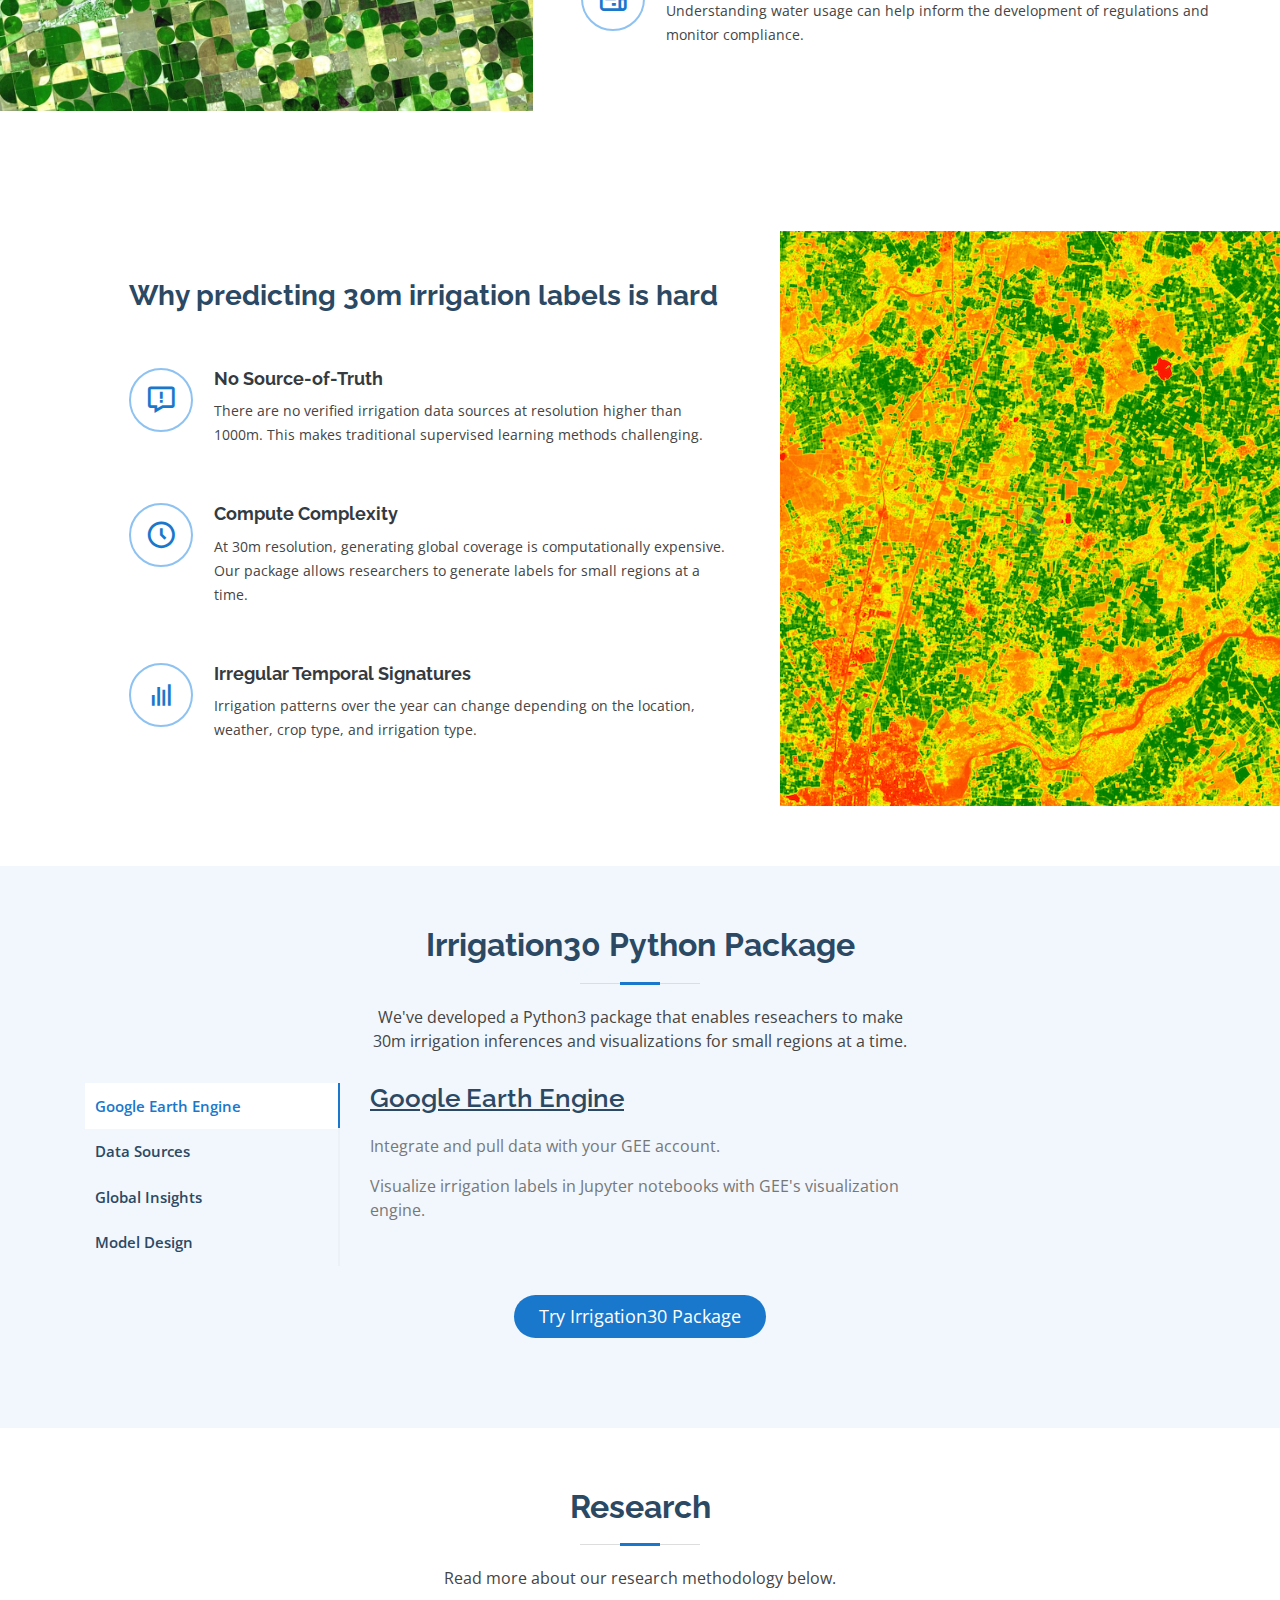
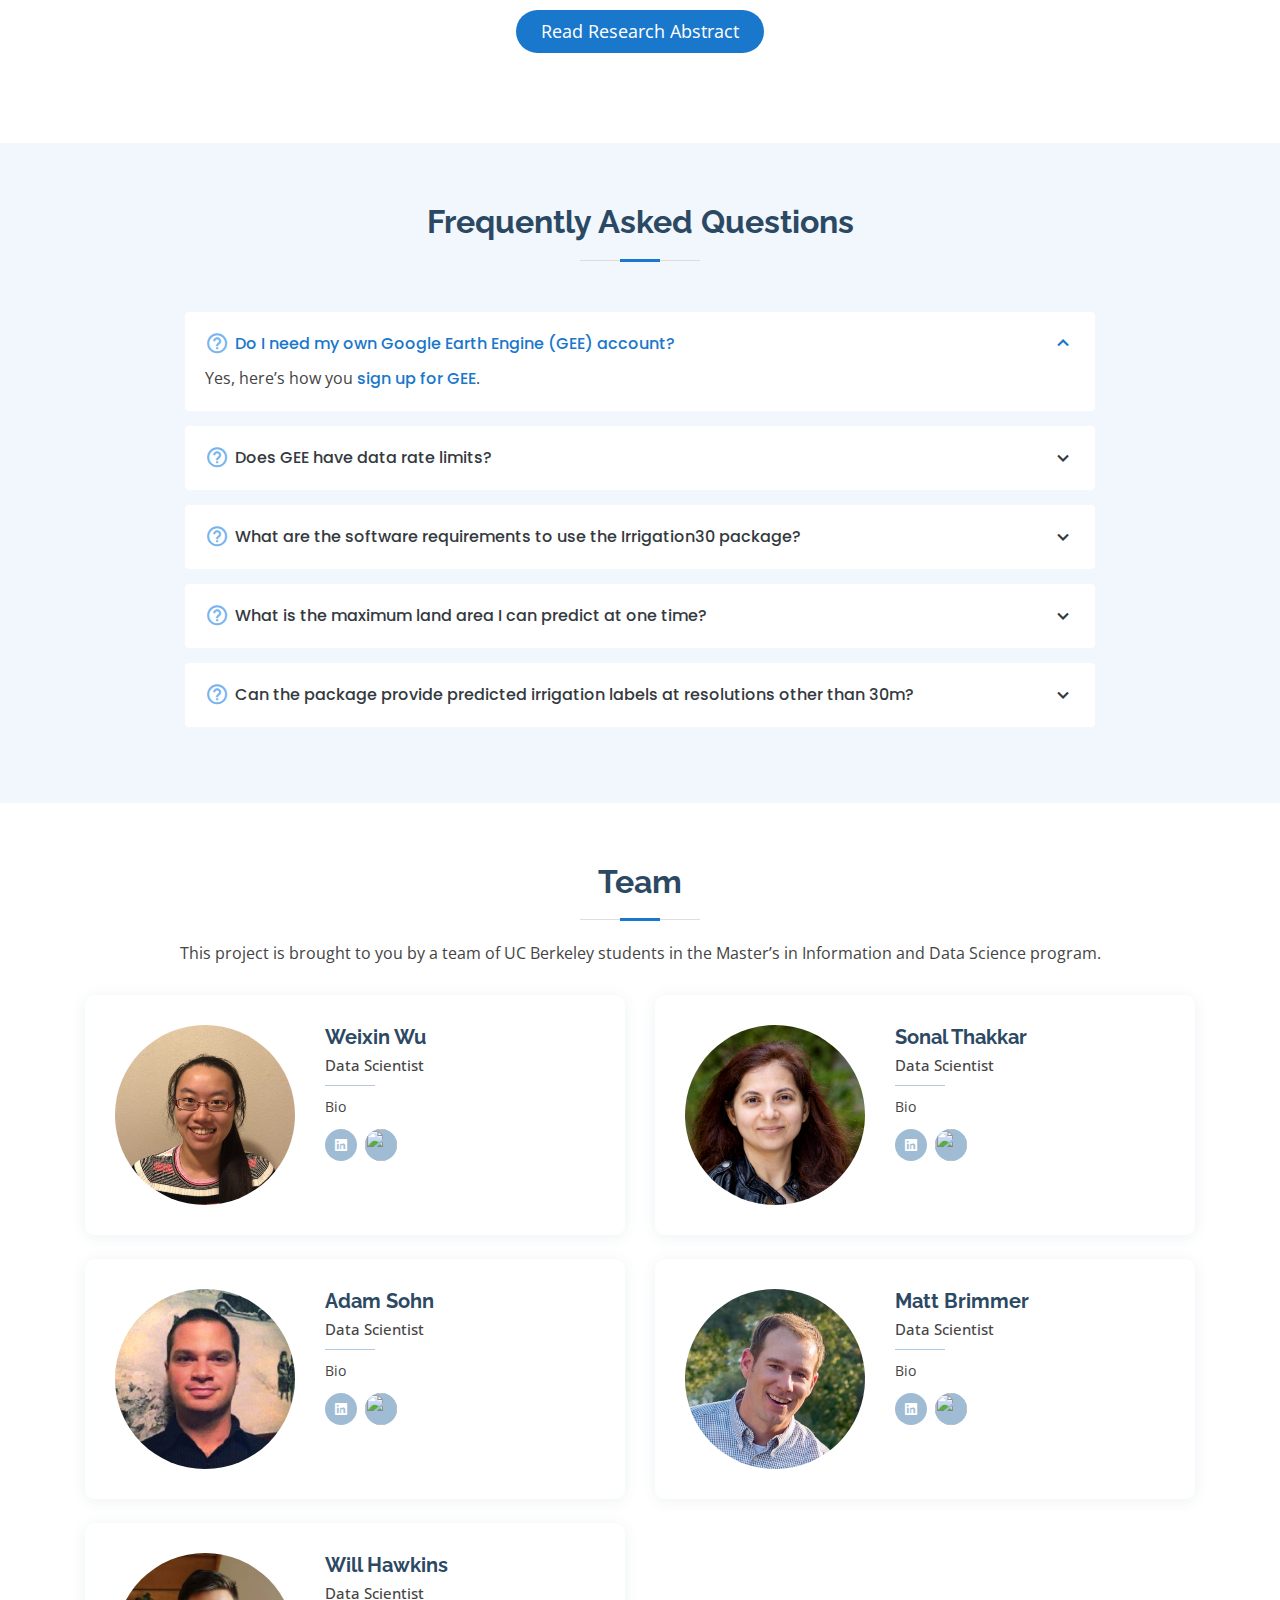
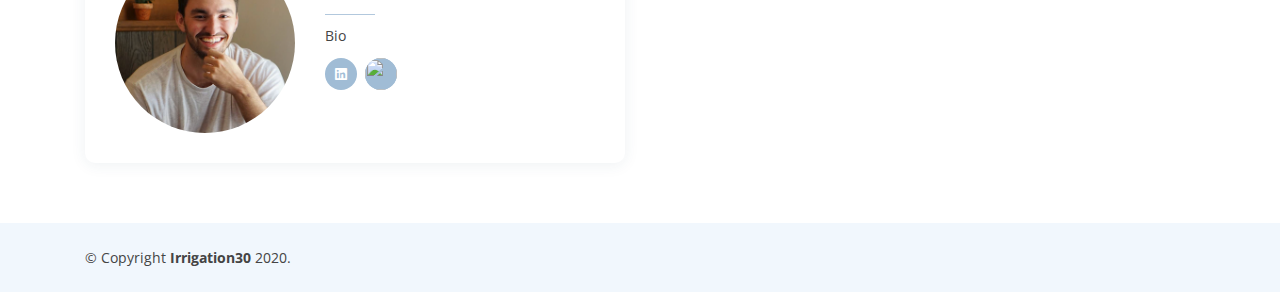
==== commit a275f6a5: "web deliverable update" ====
--- a/webdev/index.html
+++ b/webdev/index.html
@@ -143,45 +143,49 @@
       </div>
     </section><!-- End Why Us Section -->
 
-    <!-- ======= About Section ======= -->
-    <section id="about" class="about">
-      <div class="container-fluid">
-
-        <div class="row">
+    <!-- ======= About (Importance) Section ======= -->
+    <section id="about-importance" class="about">
+      <div class="container-fluid" id="container-1">
+
+        <div class="row" id="row-1">
+
           <div class="col-xl-5 col-lg-6 video-box d-flex justify-content-center align-items-stretch">
+            <!-- col-xl-5 col-lg-6 -->
             <!-- <a href="https://www.youtube.com/watch?v=jDDaplaOz7Q" class="venobox play-btn mb-4" data-vbtype="video" data-autoplay="true"></a> -->
           </div>
 
           <div class="col-xl-7 col-lg-6 icon-boxes d-flex flex-column align-items-stretch justify-content-center py-5 px-lg-5">
-            <h3>Why predicting 30m irrigation labels is hard</h3>
-            <p>Esse voluptas cumque vel exercitationem. Reiciendis est hic accusamus. Non ipsam et sed minima temporibus laudantium. Soluta voluptate sed facere corporis dolores excepturi. Libero laboriosam sint et id nulla tenetur. Suscipit aut voluptate.</p>
-
-            <div class="icon-box">
-              <div class="icon"><i class="bx bx-message-error"></i></div>
-              <h4 class="title"><a href="">No Source-of-Truth</a></h4>
-              <p class="description">There are no verified irrigation data sources at resolution higher than 1000m. This makes traditional supervised learning methods challenging.</p>
+            <!-- col-xl-7 col-lg-6 -->
+            <h3>Why understanding irrigation is important</h3>
+            <!-- <p>Esse voluptas cumque vel exercitationem. Reiciendis est hic accusamus. Non ipsam et sed minima temporibus laudantium. Soluta voluptate sed facere corporis dolores excepturi. Libero laboriosam sint et id nulla tenetur. Suscipit aut voluptate.</p> -->
+
+            <div class="icon-box">
+              <div class="icon"><i class="bx bx-water"></i></div>
+              <h4 class="title"><a href="">Water usage is unsustainable in several countries</a></h4>
+              <p class="description">Agriculture makes up 70% of all freshwater consumption globally.</p>
             </div>
 
             <div class="icon-box">
               <div class="icon"><i class="bx bx-time-five"></i></div>
-              <h4 class="title"><a href="">Compute Complexity</a></h4>
-              <p class="description">At 30m resolution, generating global coverage is computationally expensive. Our package allows researchers to generate labels at small subregions at a time.</p>
-            </div>
-
-            <div class="icon-box">
-              <div class="icon"><i class="bx bx-bar-chart"></i></div>
-              <h4 class="title"><a href="">Irregular Temporal Signatures</a></h4>
-              <p class="description">Irrigation patterns over the year can change depending on the crop type, geolocation, and irrigation type.</p>
-            </div>
-
-          </div>
-        </div>
-
-      </div>
-    </section><!-- End About Section -->
+              <h4 class="title"><a href="">Water usage isn’t tracked around most of the globe</a></h4>
+              <p class="description">Better understand water usage in less regulated areas.</p>
+            </div>
+
+            <div class="icon-box">
+              <div class="icon"><i class="bx bx-receipt"></i></div>
+              <h4 class="title"><a href="">Inform policy decisions with better data</a></h4>
+              <p class="description">Understanding water usage can help inform the development of regulations and monitor compliance.</p>
+            </div>
+
+          </div>
+
+        </div>
+
+      </div>
+    </section><!-- End About (Importance) Section -->
 
     <!-- ======= Counts Section ======= -->
-    <section id="counts" class="counts">
+    <!-- <section id="counts" class="counts">
       <div class="container">
 
         <div class="row">
@@ -189,7 +193,7 @@
           <div class="col-lg-3 col-md-6">
             <div class="count-box">
               <i class="icofont-doctor-alt"></i>
-              <span data-toggle="counter-up">85</span>
+              <span data-toggle="counter-up">85</span><p>
               <p>Doctors</p>
             </div>
           </div>
@@ -221,19 +225,153 @@
         </div>
 
       </div>
-    </section><!-- End Counts Section -->
+    </section>-->
+    <!-- End Counts Section -->
+
+    <!-- ======= About (Difficulty) Section ======= -->
+    <section id="about" class="about-2">
+      <div class="container-fluid" id="container-2">
+
+        <div class="row">
+
+
+          <div class="col-xl-7 col-lg-6 icon-boxes d-flex flex-column align-items-stretch justify-content-center py-5 px-lg-5">
+            <h3>Why predicting 30m irrigation labels is hard</h3>
+            <!-- <p>Esse voluptas cumque vel exercitationem. Reiciendis est hic accusamus. Non ipsam et sed minima temporibus laudantium. Soluta voluptate sed facere corporis dolores excepturi. Libero laboriosam sint et id nulla tenetur. Suscipit aut voluptate.</p> -->
+
+            <div class="icon-box">
+              <div class="icon"><i class="bx bx-message-error"></i></div>
+              <h4 class="title"><a href="">No Source-of-Truth</a></h4>
+              <p class="description">There are no verified irrigation data sources at resolution higher than 1000m. This makes traditional supervised learning methods challenging.</p>
+            </div>
+
+            <div class="icon-box">
+              <div class="icon"><i class="bx bx-time-five"></i></div>
+              <h4 class="title"><a href="">Compute Complexity</a></h4>
+              <p class="description">At 30m resolution, generating global coverage is computationally expensive. Our package allows researchers to generate labels for small regions at a time.</p>
+            </div>
+
+            <div class="icon-box">
+              <div class="icon"><i class="bx bx-bar-chart"></i></div>
+              <h4 class="title"><a href="">Irregular Temporal Signatures</a></h4>
+              <p class="description">Irrigation patterns over the year can change depending on the location, weather, crop type, and irrigation type.</p>
+            </div>
+
+          </div>
+
+          <div class="col-xl-5 col-lg-6 video-box d-flex justify-content-center align-items-stretch">
+            <!-- <a href="https://www.youtube.com/watch?v=jDDaplaOz7Q" class="venobox play-btn mb-4" data-vbtype="video" data-autoplay="true"></a> -->
+          </div>
+
+        </div>
+
+      </div>
+    </section><!-- End About (Difficulty) Section -->
 
     <!-- ======= Package Section ======= -->
-    <section id="package" class="package">
+    <section style="background-color: #f1f7fd;" id="package" class="research">
       <div class="container">
 
         <div class="section-title">
           <h2>Irrigation30 Python Package</h2>
-          <p>Magnam dolores commodi suscipit. Necessitatibus eius consequatur ex aliquid fuga eum quidem. Sit sint consectetur velit. Quisquam quos quisquam cupiditate. Et nemo qui impedit suscipit alias ea. Quia fugiat sit in iste officiis commodi quidem hic quas.</p>
-          <a href="https://github.com/sonalthakkarBerkeley/MIDS_Capstone_Summer2020" class="research-btn">Try Irrigation30 Package</a>
+          <p>We've developed a Python3 package that enables reseachers to make <br>30m irrigation inferences and visualizations for small regions at a time.</p>
         </div>
 
         <div class="row">
+           <div class="col-lg-3">
+             <ul class="nav nav-tabs flex-column">
+               <li style="background-color: #f1f7fd;" class="nav-item">
+                 <a class="nav-link active show" data-toggle="tab" href="#tab-1">Google Earth Engine</a>
+               </li>
+               <li class="nav-item">
+                 <a class="nav-link" data-toggle="tab" href="#tab-2">Data Sources</a>
+               </li>
+               <li class="nav-item">
+                 <a class="nav-link" data-toggle="tab" href="#tab-3">Global Insights</a>
+               </li>
+               <li class="nav-item">
+                 <a class="nav-link" data-toggle="tab" href="#tab-4">Model Design</a>
+               </li>
+               <!-- <li class="nav-item">
+                 <a class="nav-link" data-toggle="tab" href="#tab-5">Eye Care</a>
+               </li> -->
+             </ul>
+           </div>
+           <div class="col-lg-9 mt-4 mt-lg-0">
+             <div class="tab-content">
+               <div class="tab-pane active show" id="tab-1">
+                 <div class="row">
+                   <div class="col-lg-8 details order-2 order-lg-1">
+                     <h3>Google Earth Engine</h3>
+                     <!-- <p class="font-italic">Qui laudantium consequatur laborum sit qui ad sapiente dila parde sonata raqer a videna mareta paulona marka</p> -->
+                     <p>Integrate and pull data with your GEE account.</p>
+                     <p>Visualize irrigation labels in Jupyter notebooks with GEE's visualization engine.</p>
+                   </div>
+                   <div class="col-lg-4 text-center order-1 order-lg-2">
+                     <!-- <img src="assets/img/departments-1.jpg" alt="" class="img-fluid"> -->
+                   </div>
+                 </div>
+               </div>
+               <div class="tab-pane" id="tab-2">
+                 <div class="row">
+                   <div class="col-lg-8 details order-2 order-lg-1">
+                     <h3>Data Sources</h3>
+                     <!-- <p class="font-italic">Qui laudantium consequatur laborum sit qui ad sapiente dila parde sonata raqer a videna mareta paulona marka</p> -->
+                     <p>Sentinel-2 satellite images → NDVI, SAVI</p>
+                     <p>Terraclimate → Moisture, soil, temperature</p>
+                     <p>GFSAD30 → Cropland labels at 30m</p>
+                     <p>GFSAD1000 → Irrigation labels at 1000m</p>
+                   </div>
+                   <div class="col-lg-4 text-center order-1 order-lg-2">
+                     <!-- <img src="assets/img/departments-2.jpg" alt="" class="img-fluid"> -->
+                   </div>
+                 </div>
+               </div>
+               <div class="tab-pane" id="tab-3">
+                 <div class="row">
+                   <div class="col-lg-8 details order-2 order-lg-1">
+                     <h3>Global Access</h3>
+                     <!-- <p class="font-italic">Eos voluptatibus quo. Odio similique illum id quidem non enim fuga. Qui natus non sunt dicta dolor et. In asperiores velit quaerat perferendis aut</p> -->
+                     <p>Get 30m irrigation labels anywhere on the globe. (Regional limits.)</p>
+                   </div>
+                   <div class="col-lg-4 text-center order-1 order-lg-2">
+                     <!-- <img src="assets/img/departments-3.jpg" alt="" class="img-fluid"> -->
+                   </div>
+                 </div>
+               </div>
+               <div class="tab-pane" id="tab-4">
+                 <div class="row">
+                   <div class="col-lg-8 details order-2 order-lg-1">
+                     <h3>Model Design</h3>
+                     <!-- <p class="font-italic">Totam aperiam accusamus. Repellat consequuntur iure voluptas iure porro quis delectus</p> -->
+                     <p>Localized clustering in real-time → unsupervised clustering models fit to the region of interest in real-time.</p>
+                     <p>Supervised learning → Cluster centroid features are used to predict irrigation labels for each 30m pixel.</p>
+                   </div>
+                   <div class="col-lg-4 text-center order-1 order-lg-2">
+                     <!-- <img src="assets/img/departments-4.jpg" alt="" class="img-fluid"> -->
+                   </div>
+                 </div>
+               </div>
+               <!-- <div class="tab-pane" id="tab-5">
+                 <div class="row">
+                   <div class="col-lg-8 details order-2 order-lg-1">
+                     <h3>Est eveniet ipsam sindera pad rone matrelat sando reda</h3>
+                     <p class="font-italic">Omnis blanditiis saepe eos autem qui sunt debitis porro quia.</p>
+                     <p>Exercitationem nostrum omnis. Ut reiciendis repudiandae minus. Omnis recusandae ut non quam ut quod eius qui. Ipsum quia odit vero atque qui quibusdam amet. Occaecati sed est sint aut vitae molestiae voluptate vel</p>
+                   </div>
+                   <div class="col-lg-4 text-center order-1 order-lg-2">
+                     <img src="assets/img/departments-5.jpg" alt="" class="img-fluid">
+                   </div>
+                 </div>
+               </div> -->
+             </div>
+           </div>
+         </div>
+         <div class="section-title">
+          <a href="https://github.com/sonalthakkarBerkeley/MIDS_Capstone_Summer2020" class="research-btn" style="margin-top:30px;">Try Irrigation30 Package</a>
+         </div>
+
+        <!-- <div class="row">
           <div class="col-lg-4 col-md-6 d-flex align-items-stretch">
             <div class="icon-box">
               <div class="icon"><i class="icofont-heart-beat"></i></div>
@@ -282,7 +420,7 @@
             </div>
           </div>
 
-        </div>
+        </div> -->
 
       </div>
     </section><!-- End package Section -->
@@ -362,91 +500,7 @@
           <a href="research.html" class="research-btn">Read Research Abstract</a>
         </div>
 
-       <div class="row">
-          <div class="col-lg-3">
-            <ul class="nav nav-tabs flex-column">
-              <li class="nav-item">
-                <a class="nav-link active show" data-toggle="tab" href="#tab-1">Cardiology</a>
-              </li>
-              <li class="nav-item">
-                <a class="nav-link" data-toggle="tab" href="#tab-2">Neurology</a>
-              </li>
-              <li class="nav-item">
-                <a class="nav-link" data-toggle="tab" href="#tab-3">Hepatology</a>
-              </li>
-              <li class="nav-item">
-                <a class="nav-link" data-toggle="tab" href="#tab-4">Pediatrics</a>
-              </li>
-              <li class="nav-item">
-                <a class="nav-link" data-toggle="tab" href="#tab-5">Eye Care</a>
-              </li>
-            </ul>
-          </div>
-          <div class="col-lg-9 mt-4 mt-lg-0">
-            <div class="tab-content">
-              <div class="tab-pane active show" id="tab-1">
-                <div class="row">
-                  <div class="col-lg-8 details order-2 order-lg-1">
-                    <h3>Cardiology</h3>
-                    <p class="font-italic">Qui laudantium consequatur laborum sit qui ad sapiente dila parde sonata raqer a videna mareta paulona marka</p>
-                    <p>Et nobis maiores eius. Voluptatibus ut enim blanditiis atque harum sint. Laborum eos ipsum ipsa odit magni. Incidunt hic ut molestiae aut qui. Est repellat minima eveniet eius et quis magni nihil. Consequatur dolorem quaerat quos qui similique accusamus nostrum rem vero</p>
-                  </div>
-                  <div class="col-lg-4 text-center order-1 order-lg-2">
-                    <img src="assets/img/departments-1.jpg" alt="" class="img-fluid">
-                  </div>
-                </div>
-              </div>
-              <div class="tab-pane" id="tab-2">
-                <div class="row">
-                  <div class="col-lg-8 details order-2 order-lg-1">
-                    <h3>Et blanditiis nemo veritatis excepturi</h3>
-                    <p class="font-italic">Qui laudantium consequatur laborum sit qui ad sapiente dila parde sonata raqer a videna mareta paulona marka</p>
-                    <p>Ea ipsum voluptatem consequatur quis est. Illum error ullam omnis quia et reiciendis sunt sunt est. Non aliquid repellendus itaque accusamus eius et velit ipsa voluptates. Optio nesciunt eaque beatae accusamus lerode pakto madirna desera vafle de nideran pal</p>
-                  </div>
-                  <div class="col-lg-4 text-center order-1 order-lg-2">
-                    <img src="assets/img/departments-2.jpg" alt="" class="img-fluid">
-                  </div>
-                </div>
-              </div>
-              <div class="tab-pane" id="tab-3">
-                <div class="row">
-                  <div class="col-lg-8 details order-2 order-lg-1">
-                    <h3>Impedit facilis occaecati odio neque aperiam sit</h3>
-                    <p class="font-italic">Eos voluptatibus quo. Odio similique illum id quidem non enim fuga. Qui natus non sunt dicta dolor et. In asperiores velit quaerat perferendis aut</p>
-                    <p>Iure officiis odit rerum. Harum sequi eum illum corrupti culpa veritatis quisquam. Neque necessitatibus illo rerum eum ut. Commodi ipsam minima molestiae sed laboriosam a iste odio. Earum odit nesciunt fugiat sit ullam. Soluta et harum voluptatem optio quae</p>
-                  </div>
-                  <div class="col-lg-4 text-center order-1 order-lg-2">
-                    <img src="assets/img/departments-3.jpg" alt="" class="img-fluid">
-                  </div>
-                </div>
-              </div>
-              <div class="tab-pane" id="tab-4">
-                <div class="row">
-                  <div class="col-lg-8 details order-2 order-lg-1">
-                    <h3>Fuga dolores inventore laboriosam ut est accusamus laboriosam dolore</h3>
-                    <p class="font-italic">Totam aperiam accusamus. Repellat consequuntur iure voluptas iure porro quis delectus</p>
-                    <p>Eaque consequuntur consequuntur libero expedita in voluptas. Nostrum ipsam necessitatibus aliquam fugiat debitis quis velit. Eum ex maxime error in consequatur corporis atque. Eligendi asperiores sed qui veritatis aperiam quia a laborum inventore</p>
-                  </div>
-                  <div class="col-lg-4 text-center order-1 order-lg-2">
-                    <img src="assets/img/departments-4.jpg" alt="" class="img-fluid">
-                  </div>
-                </div>
-              </div>
-              <div class="tab-pane" id="tab-5">
-                <div class="row">
-                  <div class="col-lg-8 details order-2 order-lg-1">
-                    <h3>Est eveniet ipsam sindera pad rone matrelat sando reda</h3>
-                    <p class="font-italic">Omnis blanditiis saepe eos autem qui sunt debitis porro quia.</p>
-                    <p>Exercitationem nostrum omnis. Ut reiciendis repudiandae minus. Omnis recusandae ut non quam ut quod eius qui. Ipsum quia odit vero atque qui quibusdam amet. Occaecati sed est sint aut vitae molestiae voluptate vel</p>
-                  </div>
-                  <div class="col-lg-4 text-center order-1 order-lg-2">
-                    <img src="assets/img/departments-5.jpg" alt="" class="img-fluid">
-                  </div>
-                </div>
-              </div>
-            </div>
-          </div>
-        </div>
+
 
       </div>
     </section><!-- End Research Section -->
@@ -530,10 +584,15 @@
               <div class="member-info">
                 <h4>Weixin Wu</h4>
                 <span>Data Scientist</span>
-                <p>Explicabo voluptatem mollitia et repellat qui dolorum quasi</p>
+                <p>Bio</p>
                 <div class="social">
                   <a href="https://www.linkedin.com/in/angela-wu-6031a092/"> <i class="ri-linkedin-box-fill"></i> </a>
-                  <a href="https://www.ischool.berkeley.edu/people/weixin-wu"> <i class="ri-ischool-box-fill"></i> </a>
+                  <a href="https://www.ischool.berkeley.edu/people/weixin-wu"> <img class="berk-icon" src="https://upload.wikimedia.org/wikipedia/commons/a/a1/Seal_of_University_of_California%2C_Berkeley.svg"></img> </a>
+                  <!-- class="berk-icon" -->
+                  <!-- https://www.berkeley.edu/favicon.ico -->
+                  <!-- https://upload.wikimedia.org/wikipedia/commons/a/a1/Seal_of_University_of_California%2C_Berkeley.svg -->
+                  <!-- https://www.ischool.berkeley.edu/sites/all/themes/custom/i_school/favicon.ico -->
+                  <!-- https://upload.wikimedia.org/wikipedia/commons/8/8b/California_Golden_Bears_logo.svg -->
                 </div>
               </div>
             </div>
@@ -545,10 +604,10 @@
               <div class="member-info">
                 <h4>Sonal Thakkar</h4>
                 <span>Data Scientist</span>
-                <p>Aut maiores voluptates amet et quis praesentium qui senda para</p>
+                <p>Bio</p>
                 <div class="social">
                   <a href="https://www.linkedin.com/in/sonalthakkar/"> <i class="ri-linkedin-box-fill"></i> </a>
-                  <a href="https://www.ischool.berkeley.edu/people/sonal-thakkar"> <i class="ri-ischool-box-fill"></i> </a>
+                  <a href="https://www.ischool.berkeley.edu/people/sonal-thakkar"> <img class="berk-icon" src="https://upload.wikimedia.org/wikipedia/commons/a/a1/Seal_of_University_of_California%2C_Berkeley.svg"></img> </a>
                 </div>
               </div>
             </div>
@@ -560,10 +619,10 @@
               <div class="member-info">
                 <h4>Adam Sohn</h4>
                 <span>Data Scientist</span>
-                <p>Quisquam facilis cum velit laborum corrupti fuga rerum quia</p>
+                <p>Bio</p>
                 <div class="social">
                   <a href="https://www.linkedin.com/in/asohn/"> <i class="ri-linkedin-box-fill"></i> </a>
-                  <a href="https://www.ischool.berkeley.edu/people/adam-sohn"> <i class="ri-ischool-box-fill"></i> </a>
+                  <a href="https://www.ischool.berkeley.edu/people/adam-sohn"> <img class="berk-icon" src="https://upload.wikimedia.org/wikipedia/commons/a/a1/Seal_of_University_of_California%2C_Berkeley.svg"></img> </a>
                 </div>
               </div>
             </div>
@@ -575,10 +634,10 @@
               <div class="member-info">
                 <h4>Matt Brimmer</h4>
                 <span>Data Scientist</span>
-                <p>Dolorum tempora officiis odit laborum officiis et et accusamus</p>
+                <p>Bio</p>
                 <div class="social">
                   <a href="https://www.linkedin.com/in/matt-brimmer/"> <i class="ri-linkedin-box-fill"></i> </a>
-                  <a href="https://www.ischool.berkeley.edu/people/matt-brimmer"> <i class="ri-ischool-box-fill"></i> </a>
+                  <a href="https://www.ischool.berkeley.edu/people/matt-brimmer"> <img class="berk-icon" src="https://upload.wikimedia.org/wikipedia/commons/a/a1/Seal_of_University_of_California%2C_Berkeley.svg"></img> </a>
                 </div>
               </div>
             </div>
@@ -590,10 +649,10 @@
               <div class="member-info">
                 <h4>Will Hawkins</h4>
                 <span>Data Scientist</span>
-                <p>Dolorum tempora officiis odit laborum officiis et et accusamus</p>
+                <p>Bio</p>
                 <div class="social">
                   <a href="https://www.linkedin.com/in/will-hawkins-iv/"> <i class="ri-linkedin-box-fill"></i> </a>
-                  <a href="https://www.ischool.berkeley.edu/people/will-hawkins"> <i class="ri-ischool-box-fill"></i> </a>
+                  <a href="https://www.ischool.berkeley.edu/people/will-hawkins"> <img class="berk-icon" src="https://upload.wikimedia.org/wikipedia/commons/a/a1/Seal_of_University_of_California%2C_Berkeley.svg"></img> </a>
                 </div>
               </div>
             </div>
--- a/webdev/assets/css/style.css
+++ b/webdev/assets/css/style.css
@@ -807,10 +807,12 @@
 }
 
 .about .video-box {
-  background: url("../img/gif/movie5_edit3_loop1000.gif") center center;
+  background: url("../img/maps/kansas.jpg") center center;
+  /* url("../img/gif/movie5_edit3_loop1000.gif") */
   background-size: cover;
   min-height: 500px;
 }
+
 
 .about .play-btn {
   width: 94px;
@@ -907,6 +909,167 @@
   }
 }
 
+/* @media (min-width: 992px) {
+  #row-1 {
+    padding-left: 10rem!important;
+  }
+} */
+
+/*--------------------------------------------------------------
+# About-2
+--------------------------------------------------------------*/
+.about-2 .icon-boxes h4 {
+  font-size: 18px;
+  color: #4b7dab;
+  margin-bottom: 15px;
+}
+
+.about-2 .icon-boxes h3 {
+  font-size: 28px;
+  font-weight: 700;
+  color: #2c4964;
+  margin-bottom: 15px;
+}
+
+.about-2 .icon-box {
+  margin-top: 40px;
+}
+
+.about-2 .icon-box .icon {
+  float: left;
+  display: flex;
+  align-items: center;
+  justify-content: center;
+  width: 64px;
+  height: 64px;
+  border: 2px solid #8dc2f1;
+  border-radius: 50px;
+  transition: 0.5s;
+}
+
+.about-2 .icon-box .icon i {
+  color: #1977cc;
+  font-size: 32px;
+}
+
+.about-2 .icon-box:hover .icon {
+  background: #1977cc;
+  border-color: #1977cc;
+}
+
+.about-2 .icon-box:hover .icon i {
+  color: #fff;
+}
+
+.about-2 .icon-box .title {
+  margin-left: 85px;
+  font-weight: 700;
+  margin-bottom: 10px;
+  font-size: 18px;
+}
+
+.about-2 .icon-box .title a {
+  color: #343a40;
+  transition: 0.3s;
+}
+
+.about-2 .icon-box .title a:hover {
+  color: #1977cc;
+}
+
+.about-2 .icon-box .description {
+  margin-left: 85px;
+  line-height: 24px;
+  font-size: 14px;
+}
+
+.about-2 .video-box {
+  background: url("../img/gif/movie5_edit3_loop1000.gif") center center;
+  /* url("../img/gif/movie5_edit3_loop1000.gif") */
+  background-size: cover;
+  min-height: 500px;
+}
+
+
+.about-2 .play-btn {
+  width: 94px;
+  height: 94px;
+  background: radial-gradient(#1977cc 50%, rgba(25, 119, 204, 0.4) 52%);
+  border-radius: 50%;
+  display: block;
+  position: absolute;
+  left: calc(50% - 47px);
+  top: calc(50% - 47px);
+  overflow: hidden;
+}
+
+.about-2 .play-btn::after {
+  content: '';
+  position: absolute;
+  left: 50%;
+  top: 50%;
+  transform: translateX(-40%) translateY(-50%);
+  width: 0;
+  height: 0;
+  border-top: 10px solid transparent;
+  border-bottom: 10px solid transparent;
+  border-left: 15px solid #fff;
+  z-index: 100;
+  transition: all 400ms cubic-bezier(0.55, 0.055, 0.675, 0.19);
+}
+
+.about-2 .play-btn::before {
+  content: '';
+  position: absolute;
+  width: 120px;
+  height: 120px;
+  -webkit-animation-delay: 0s;
+  animation-delay: 0s;
+  -webkit-animation: pulsate-btn 2s;
+  animation: pulsate-btn 2s;
+  -webkit-animation-direction: forwards;
+  animation-direction: forwards;
+  -webkit-animation-iteration-count: infinite;
+  animation-iteration-count: infinite;
+  -webkit-animation-timing-function: steps;
+  animation-timing-function: steps;
+  opacity: 1;
+  border-radius: 50%;
+  border: 5px solid rgba(25, 119, 204, 0.7);
+  top: -15%;
+  left: -15%;
+  background: rgba(198, 16, 0, 0);
+}
+
+.about-2 .play-btn:hover::after {
+  border-left: 15px solid #1977cc;
+  transform: scale(20);
+}
+
+.about-2 .play-btn:hover::before {
+  content: '';
+  position: absolute;
+  left: 50%;
+  top: 50%;
+  transform: translateX(-40%) translateY(-50%);
+  width: 0;
+  height: 0;
+  border: none;
+  border-top: 10px solid transparent;
+  border-bottom: 10px solid transparent;
+  border-left: 15px solid #fff;
+  z-index: 200;
+  -webkit-animation: none;
+  animation: none;
+  border-radius: 0;
+}
+
+@media (min-width: 992px) {
+  #container-2 {
+    padding-left: 6rem!important;
+  }
+}
+
 /*--------------------------------------------------------------
 # Counts
 --------------------------------------------------------------*/
@@ -1135,7 +1298,7 @@
 
 .research .nav-link {
   border: 0;
-  padding: 12px 15px 12px 0;
+  padding: 12px 15px 12px 10px;
   transition: 0.3s;
   color: #2c4964;
   border-radius: 0;
@@ -1163,6 +1326,7 @@
   font-weight: 600;
   margin-bottom: 20px;
   color: #2c4964;
+  text-decoration: underline;
 }
 
 .research .details p {
@@ -1209,7 +1373,8 @@
 }
 
 .team .member:hover img {
-  transform: scale(1.1);
+  /* transform: scale(1.1); */
+  /* TOOK THIS OUT */
 }
 
 .team .member .member-info {
@@ -1263,7 +1428,37 @@
   width: 32px;
   height: 32px;
   background: #a0bcd5;
-}
+  /* #448ecf  #a0bcd5 */
+}
+
+/* .team .member .social a img {
+  transition: ease-in-out 0.3s;
+  display: flex;
+  align-items: center;
+  justify-content: center;
+  border-radius: 50px;
+  width: 32px;
+  height: 32px;
+  background: #a0bcd5;
+} */
+
+.berk-icon {
+  /* transition: ease-in-out 0.3s; */
+  /* display: flex; */
+  align-items: center;
+  /* justify-content: center; */
+  border-radius: 50px;
+  width: 32px;
+  height: 32px;
+  background: #a0bcd5;
+
+}
+
+.berk-icon:hover img {
+  transform: none;
+}
+
+
 
 .team .member .social a i {
   color: #fff;
@@ -1779,10 +1974,41 @@
 # Research Content
 --------------------------------------------------------------*/
 .research-content {
-  padding-left: 100px;
+  /* padding-left: 100px;
   padding-right: 100px;
   margin-top: 50px;
-  max-width: 1200px;
+  max-width: 1200px; */
+
+  width: 100%;
+  padding-right: 25px;
+  padding-left: 25px;
+  margin-right: auto;
+  margin-left: auto;
+  margin-top: 40px;
+}
+
+@media (min-width: 560px) {
+  .research-content {
+    max-width: 525px;
+  }
+}
+
+@media (min-width: 760px) {
+  .research-content {
+    max-width: 700px;
+  }
+}
+
+@media (min-width: 1000px) {
+  .research-content {
+    max-width: 940px;
+  }
+}
+
+@media (min-width: 1200px) {
+  .research-content {
+    max-width: 1000px;
+  }
 }
 
 .research-indent {
@@ -1790,9 +2016,10 @@
 }
 
 .research-pic-div {
-  padding-left: 50px;
+  /* padding-left: 50px; */
   /* max-width: 500px; */
   margin-bottom: 10px;
   text-align: center;
-  display: block;
-}
+  /* display: block; */
+  max-width: 100%;
+}
